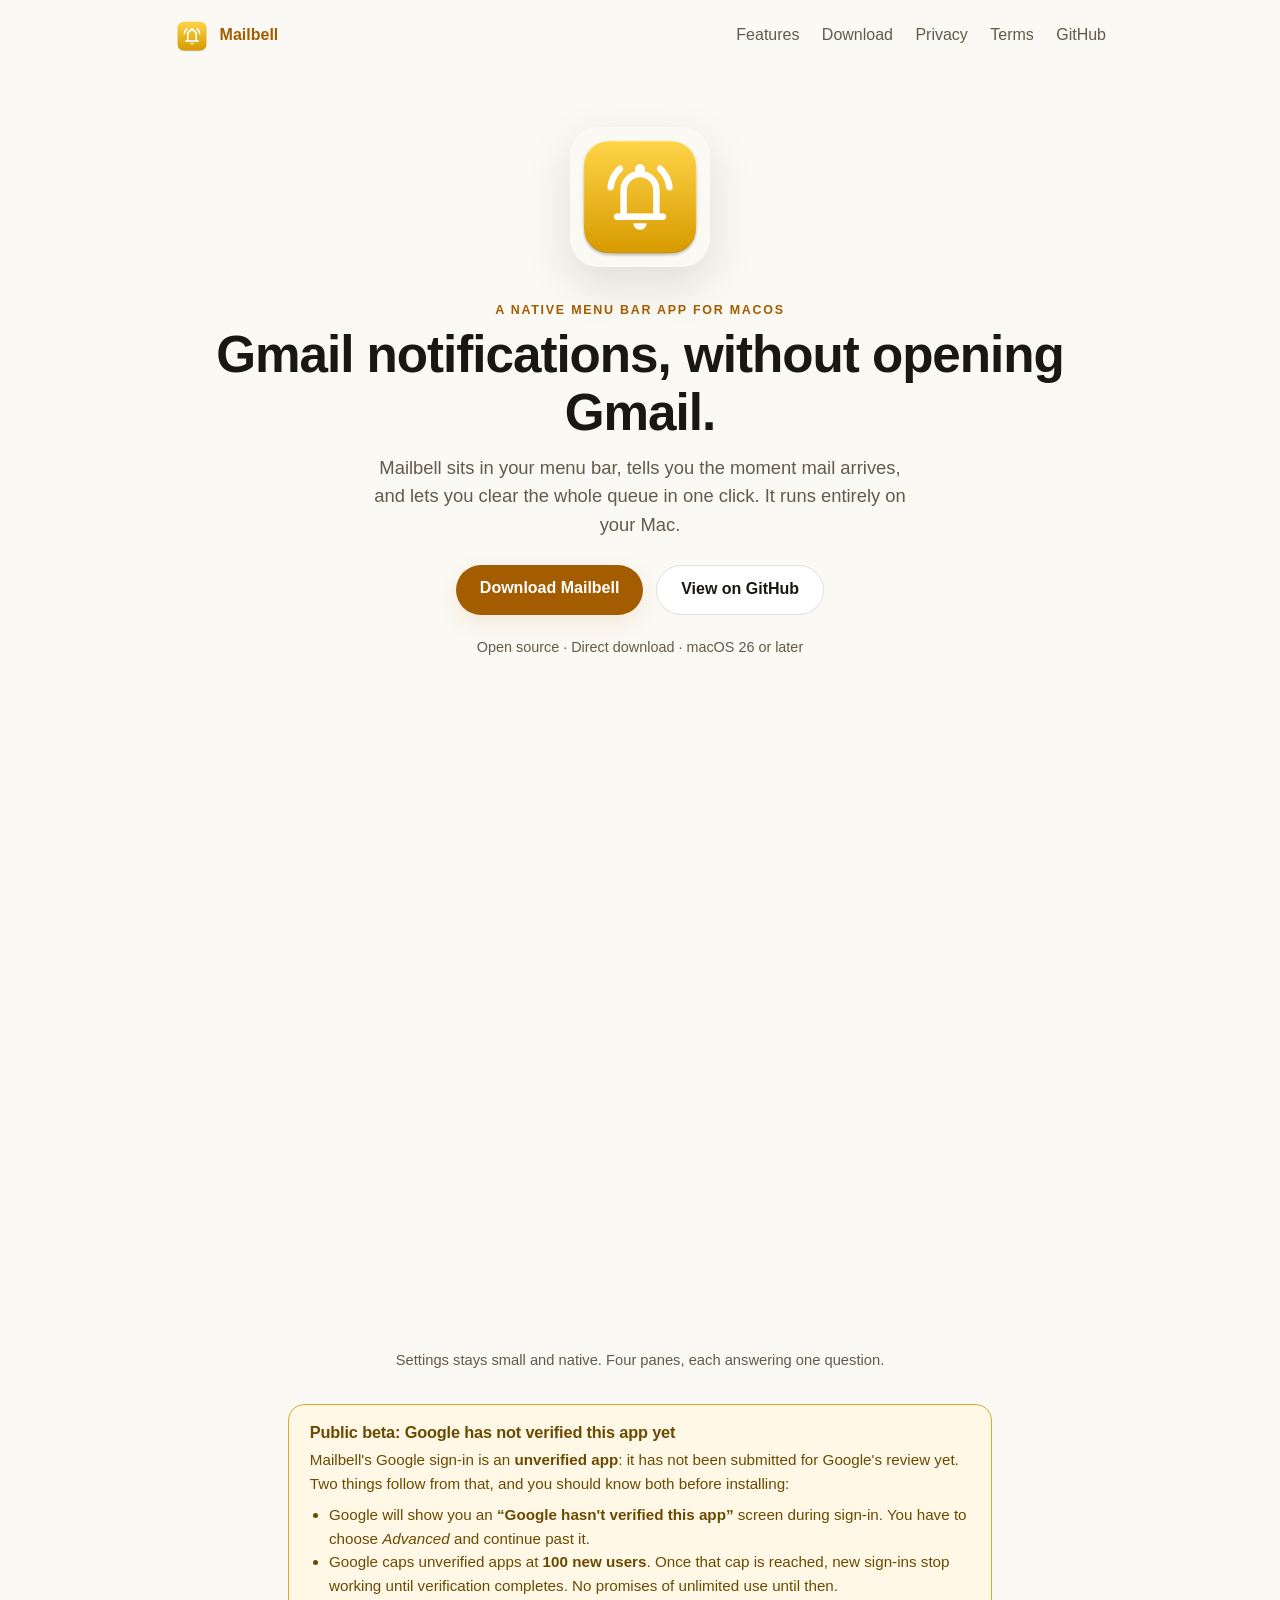
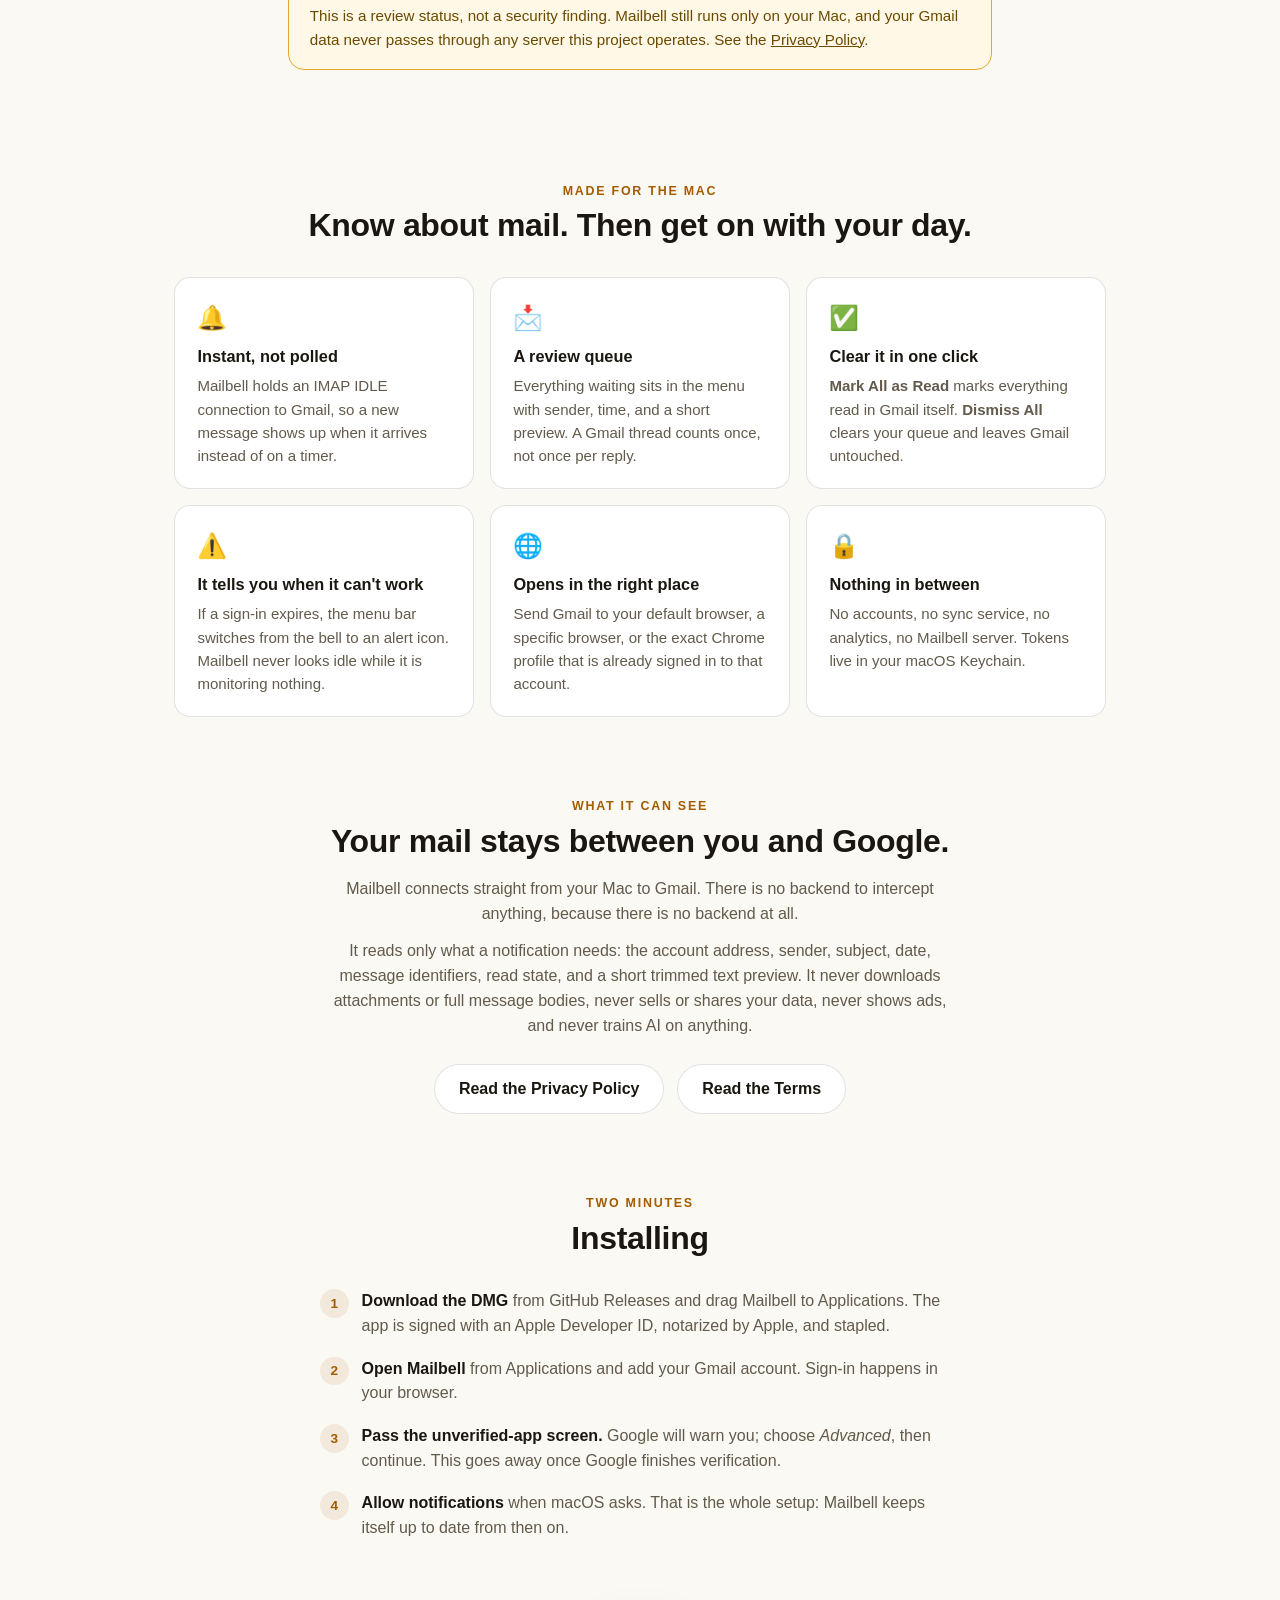
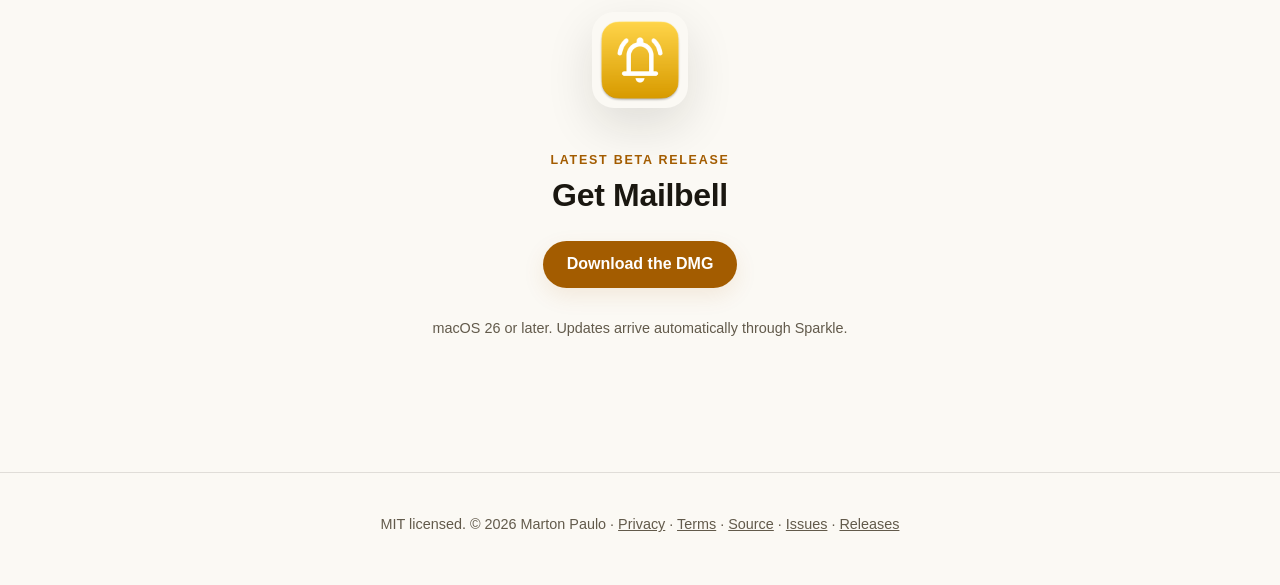
==== docs/index.html @ 4dd6fac2 "feat(site): favicon.ico and a touch icon at the site root Google Search does not list SVG or a 64 px" ====
<!doctype html>
<html lang="en">
<head>
  <meta charset="utf-8">
  <meta name="viewport" content="width=device-width, initial-scale=1">
  <meta name="color-scheme" content="light dark">
  <meta name="theme-color" content="#fbf9f4" media="(prefers-color-scheme: light)">
  <meta name="theme-color" content="#14110b" media="(prefers-color-scheme: dark)">
  <title>Mailbell · Gmail notifier for the Mac menu bar</title>
  <meta name="description" content="A native macOS notifier for Gmail: instant alerts over IMAP IDLE, a review queue you clear in one click, and no server in between. Free and open source.">
  <link rel="canonical" href="https://mailbell.martonpaulo.com/">
  <!-- imagesrcset/imagesizes must stay identical to the hero <img>, or the
       preload fetches a different width than the one the page then draws.
       sizes follows styles/main.css: .shot img is 788px wide, capped by main's
       100% width minus two 1.5rem gutters below 836px. -->
  <link rel="preload" as="image" href="assets/screenshots/general.webp"
        imagesrcset="assets/screenshots/general-480.webp 480w, assets/screenshots/general-800.webp 800w, assets/screenshots/general.webp 1576w"
        imagesizes="(max-width: 836px) calc(100vw - 48px), 788px"
        fetchpriority="high">
  <link rel="icon" href="favicon.ico" sizes="48x48">
  <link rel="apple-touch-icon" href="apple-touch-icon.png">
  <meta property="og:type" content="website">
  <meta property="og:site_name" content="Mailbell">
  <meta property="og:title" content="Mailbell · Gmail notifier for the Mac menu bar">
  <meta property="og:description" content="A native macOS notifier for Gmail: instant alerts over IMAP IDLE, a review queue you clear in one click, and no server in between. Free and open source.">
  <meta property="og:url" content="https://mailbell.martonpaulo.com/">
  <meta property="og:image" content="https://mailbell.martonpaulo.com/social-card.jpg">
  <meta property="og:image:type" content="image/jpeg">
  <meta property="og:image:width" content="1200">
  <meta property="og:image:height" content="630">
  <meta property="og:image:alt" content="The Mailbell bell icon and the words Free for Mac, open source, Mailbell, Gmail notifications in your menu bar, beside a drawing of the Mailbell menu: Accounts, three messages awaiting review, All Messages, Check Now, Settings and Quit Mailbell.">
  <meta name="twitter:card" content="summary_large_image">
  <meta name="twitter:title" content="Mailbell · Gmail notifier for the Mac menu bar">
  <meta name="twitter:image" content="https://mailbell.martonpaulo.com/social-card.jpg">
  <meta name="twitter:image:alt" content="The Mailbell bell icon and the words Free for Mac, open source, Mailbell, Gmail notifications in your menu bar, beside Mailbell's General settings window.">
  <meta name="twitter:description" content="A native macOS notifier for Gmail: instant alerts over IMAP IDLE, a review queue you clear in one click, and no server in between. Free and open source.">
  <link rel="stylesheet" href="styles/main.css">
  <script type="application/ld+json">
  {
    "@context": "https://schema.org",
    "@type": "SoftwareApplication",
    "name": "Mailbell",
    "applicationCategory": "UtilitiesApplication",
    "operatingSystem": "macOS 26 or later",
    "url": "https://mailbell.martonpaulo.com/",
    "image": "https://mailbell.martonpaulo.com/social-card.jpg",
    "description": "A native macOS menu bar notifier for Gmail. Instant alerts over IMAP IDLE, a review queue you can clear in one click, and no server in between.",
    "license": "https://opensource.org/licenses/MIT",
    "isAccessibleForFree": true,
    "offers": { "@type": "Offer", "price": "0", "priceCurrency": "USD" },
    "author": { "@type": "Person", "name": "Marton Paulo" }
  }
  </script>
</head>
<body>
  <a class="skip-link" href="#main">Skip to content</a>
  <header class="site-header" aria-label="Primary navigation">
    <a class="brand" href="#top" aria-label="Mailbell home" aria-current="page">
      <img src="assets/app-icon-280.webp" width="36" height="36" alt="">
      <span>Mailbell</span>
    </a>
    <nav aria-label="Page sections">
      <a href="index.html#features">Features</a>
      <a href="index.html#download">Download</a>
      <a href="privacy.html">Privacy</a>
      <a href="terms.html">Terms</a>
      <a href="https://github.com/martonpaulo/mailbell">GitHub</a>
    </nav>
  </header>

  <main id="main">
    <section class="hero" id="top" aria-labelledby="hero-title">
      <img class="hero-icon" src="assets/app-icon-280.webp" width="140" height="140" alt="Mailbell application icon">
      <p class="eyebrow">A native menu bar app for macOS</p>
      <h1 id="hero-title">Gmail notifications, without opening Gmail.</h1>
      <p class="hero-summary">Mailbell sits in your menu bar, tells you the moment mail arrives, and lets you clear the whole queue in one click. It runs entirely on your Mac.</p>
      <div class="actions">
        <a class="button primary" href="https://github.com/martonpaulo/mailbell/releases/latest">Download Mailbell</a>
        <a class="button secondary" href="https://github.com/martonpaulo/mailbell">View on GitHub</a>
      </div>
      <p class="compatibility">Open source &middot; Direct download &middot; macOS 26 or later</p>

      <figure class="shot">
        <img src="assets/screenshots/general.webp"
          srcset="assets/screenshots/general-480.webp 480w, assets/screenshots/general-800.webp 800w, assets/screenshots/general.webp 1576w"
          sizes="(max-width: 836px) calc(100vw - 48px), 788px"
          width="788" height="628" loading="eager" decoding="async"
          alt="Mailbell's General settings: a menu bar count toggle, Open Mailbell at login, automatic update checks with the installed version, and Restore Defaults.">
        <figcaption>Settings stays small and native. Four panes, each answering one question.</figcaption>
      </figure>

      <aside class="notice" aria-labelledby="beta-notice-title">
        <h2 id="beta-notice-title">Public beta: Google has not verified this app yet</h2>
        <p>Mailbell's Google sign-in is an <strong>unverified app</strong>: it has not been submitted for Google's review yet. Two things follow from that, and you should know both before installing:</p>
        <ul>
          <li>Google will show you an <strong>&ldquo;Google hasn't verified this app&rdquo;</strong> screen during sign-in. You have to choose <em>Advanced</em> and continue past it.</li>
          <li>Google caps unverified apps at <strong>100 new users</strong>. Once that cap is reached, new sign-ins stop working until verification completes. No promises of unlimited use until then.</li>
        </ul>
        <p>This is a review status, not a security finding. Mailbell still runs only on your Mac, and your Gmail data never passes through any server this project operates. See the <a href="privacy.html">Privacy Policy</a>.</p>
      </aside>
    </section>

    <section class="section" id="features" aria-labelledby="features-title">
      <p class="eyebrow">Made for the Mac</p>
      <h2 id="features-title">Know about mail. Then get on with your day.</h2>
      <div class="feature-grid">
        <article><span aria-hidden="true">&#128276;</span><h3>Instant, not polled</h3><p>Mailbell holds an IMAP IDLE connection to Gmail, so a new message shows up when it arrives instead of on a timer.</p></article>
        <article><span aria-hidden="true">&#128233;</span><h3>A review queue</h3><p>Everything waiting sits in the menu with sender, time, and a short preview. A Gmail thread counts once, not once per reply.</p></article>
        <article><span aria-hidden="true">&#9989;</span><h3>Clear it in one click</h3><p><strong>Mark All as Read</strong> marks everything read in Gmail itself. <strong>Dismiss All</strong> clears your queue and leaves Gmail untouched.</p></article>
        <article><span aria-hidden="true">&#9888;&#65039;</span><h3>It tells you when it can't work</h3><p>If a sign-in expires, the menu bar switches from the bell to an alert icon. Mailbell never looks idle while it is monitoring nothing.</p></article>
        <article><span aria-hidden="true">&#127760;</span><h3>Opens in the right place</h3><p>Send Gmail to your default browser, a specific browser, or the exact Chrome profile that is already signed in to that account.</p></article>
        <article><span aria-hidden="true">&#128274;</span><h3>Nothing in between</h3><p>No accounts, no sync service, no analytics, no Mailbell server. Tokens live in your macOS Keychain.</p></article>
      </div>
    </section>

    <section class="section" id="privacy" aria-labelledby="privacy-title">
      <p class="eyebrow">What it can see</p>
      <h2 id="privacy-title">Your mail stays between you and Google.</h2>
      <p>Mailbell connects straight from your Mac to Gmail. There is no backend to intercept anything, because there is no backend at all.</p>
      <p>It reads only what a notification needs: the account address, sender, subject, date, message identifiers, read state, and a short trimmed text preview. It never downloads attachments or full message bodies, never sells or shares your data, never shows ads, and never trains AI on anything.</p>
      <div class="actions">
        <a class="button secondary" href="privacy.html">Read the Privacy Policy</a>
        <a class="button secondary" href="terms.html">Read the Terms</a>
      </div>
    </section>

    <section class="section" aria-labelledby="install-title">
      <p class="eyebrow">Two minutes</p>
      <h2 id="install-title">Installing</h2>
      <ol class="steps">
        <li><strong>Download the DMG</strong> from GitHub Releases and drag Mailbell to Applications. The app is signed with an Apple Developer ID, notarized by Apple, and stapled.</li>
        <li><strong>Open Mailbell</strong> from Applications and add your Gmail account. Sign-in happens in your browser.</li>
        <li><strong>Pass the unverified-app screen.</strong> Google will warn you; choose <em>Advanced</em>, then continue. This goes away once Google finishes verification.</li>
        <li><strong>Allow notifications</strong> when macOS asks. That is the whole setup: Mailbell keeps itself up to date from then on.</li>
      </ol>
    </section>

    <section class="section download" id="download" aria-labelledby="download-title">
      <img src="assets/app-icon-280.webp" alt="" width="96" height="96">
      <p class="eyebrow">Latest beta release</p>
      <h2 id="download-title">Get Mailbell</h2>
      <div class="actions">
        <a class="button primary" href="https://github.com/martonpaulo/mailbell/releases/latest">Download the DMG</a>
      </div>
      <p class="compatibility">macOS 26 or later. Updates arrive automatically through Sparkle.</p>
    </section>
  </main>

  <footer class="site-footer">
    <p>MIT licensed. &copy; 2026 Marton Paulo &middot;
      <a href="privacy.html">Privacy</a> &middot;
      <a href="terms.html">Terms</a> &middot;
      <a href="https://github.com/martonpaulo/mailbell">Source</a> &middot;
      <a href="https://github.com/martonpaulo/mailbell/issues">Issues</a> &middot;
      <a href="https://github.com/martonpaulo/mailbell/releases">Releases</a>
    </p>
  </footer>
</body>
</html>
---- docs/styles/main.css ----
/* Mailbell website: self-contained, light/dark aware. */
:root {
  color-scheme: light dark;
  --bg: #fbf9f4;
  --surface: #ffffff;
  --ink: #1a1710;
  --muted: #625a4b;
  --accent: #a35c00;
  --accent-soft: rgba(163, 92, 0, 0.10);
  --warning-bg: #fff8e6;
  --warning-border: #e0a72a;
  --warning-ink: #6b4a00;
  --accent-ink: #ffffff;
  --border: rgba(26, 23, 16, 0.12);
  /* The header and the content share one page container. Keeping the width
     and gutter here is what keeps them aligned when either one changes. */
  --page-width: 980px;
  --page-gutter: 1.5rem;
  --shadow: 0 18px 48px rgba(26, 23, 16, 0.12);
  --radius: 16px;
}
@media (prefers-color-scheme: dark) {
  :root {
    --bg: #14110b;
    --surface: #201b12;
    --ink: #f6f1e6;
    --muted: #b3a892;
    --accent: #ffc53d;
    --accent-soft: rgba(255, 197, 61, 0.12);
    --warning-bg: #2a2110;
    --warning-border: #b98a1c;
    --warning-ink: #ffdf9a;
    --accent-ink: #14110b;
    --border: rgba(246, 241, 230, 0.14);
    --shadow: 0 18px 48px rgba(0, 0, 0, 0.55);
  }
}

* { box-sizing: border-box; }
html { scroll-behavior: smooth; }
body {
  margin: 0;
  font-family: -apple-system, BlinkMacSystemFont, "SF Pro Text", "Helvetica Neue", sans-serif;
  background: var(--bg);
  color: var(--ink);
  line-height: 1.55;
}
img { max-width: 100%; height: auto; }
a { color: var(--accent); text-decoration: none; }
a:hover { text-decoration: underline; }
:where(a, button, input, select):focus-visible {
  outline: 3px solid var(--accent);
  outline-offset: 3px;
}

.skip-link {
  position: absolute; left: -9999px; top: 0; background: var(--accent);
  color: var(--accent-ink); padding: 0.5rem 1rem; border-radius: 8px; z-index: 10;
}
.skip-link:focus { left: 1rem; top: 1rem; }

.site-header {
  display: flex; align-items: center; justify-content: space-between;
  flex-wrap: wrap; gap: 0.5rem 1.2rem;
  max-width: var(--page-width); margin: 0 auto; padding: 1.1rem var(--page-gutter);
}
.brand { display: flex; align-items: center; gap: 0.6rem; font-weight: 700; color: var(--ink); flex-shrink: 0; }
.brand img { border-radius: 8px; }
.site-header nav { display: flex; gap: 1.4rem; }
.site-header nav a { color: var(--muted); font-weight: 500; }
.site-header nav a:hover { color: var(--accent); text-decoration: none; }
.site-header [aria-current="page"] { color: var(--accent); }

@media (max-width: 640px) {
  .site-header { justify-content: center; padding-inline: 1rem; }
  .site-header nav {
    width: 100%; justify-content: center; flex-wrap: wrap;
    gap: 0.5rem 1rem; text-align: center;
  }
}

main { max-width: var(--page-width); margin: 0 auto; padding: 0 var(--page-gutter) 4rem; }

.hero { text-align: center; padding: 3.5rem 0 2rem; }
.hero-icon { border-radius: 28px; box-shadow: var(--shadow); }
.eyebrow {
  text-transform: uppercase; letter-spacing: 0.14em; font-size: 0.78rem;
  font-weight: 700; color: var(--accent); margin: 1.6rem 0 0.4rem;
}
h1 { font-size: clamp(2.1rem, 5.5vw, 3.2rem); line-height: 1.12; margin: 0.2rem 0 0.8rem; letter-spacing: -0.02em; }
h2 { font-size: clamp(1.5rem, 3.4vw, 2rem); line-height: 1.18; margin: 0.2rem 0 0.7rem; letter-spacing: -0.01em; }
.hero-summary { font-size: 1.15rem; color: var(--muted); max-width: 34rem; margin: 0 auto 1.6rem; }

.actions { display: flex; gap: 0.8rem; justify-content: center; flex-wrap: wrap; }
.button {
  display: inline-block; padding: 0.72rem 1.5rem; border-radius: 999px;
  font-weight: 600; transition: transform 0.12s ease, box-shadow 0.12s ease;
}
.button:hover { text-decoration: none; transform: translateY(-1px); }
.button.primary { background: var(--accent); color: var(--accent-ink); box-shadow: 0 8px 22px var(--accent-soft); }
.button.secondary { border: 1px solid var(--border); color: var(--ink); background: var(--surface); }
.compatibility { color: var(--muted); font-size: 0.9rem; margin-top: 1rem; }
.actions + .compatibility { margin-top: 1.35rem; }

/* The unverified-app disclosure. Prominent by design: users meet Google's
   warning screen during sign-in and must not be surprised by it. */
.notice {
  background: var(--warning-bg);
  border: 1px solid var(--warning-border);
  border-radius: var(--radius);
  color: var(--warning-ink);
  padding: 1.1rem 1.3rem;
  margin: 2rem auto 0;
  max-width: 44rem;
  text-align: left;
}
.notice h2, .notice h3 { margin: 0 0 0.4rem; font-size: 1.02rem; color: inherit; }
.notice p { margin: 0.4rem 0 0; font-size: 0.95rem; }
.notice p:first-of-type { margin-top: 0; }
.notice a { color: inherit; text-decoration: underline; }
.notice ul { margin: 0.5rem 0 0; padding-left: 1.2rem; font-size: 0.95rem; }

.section { padding: 3.4rem 0 0; text-align: center; }
.section > p:not(.eyebrow) { color: var(--muted); max-width: 40rem; margin: 0 auto 0.8rem; }
.section h2 { margin-bottom: 1rem; }
.section .actions { margin-top: 1.6rem; }

.feature-grid {
  display: grid; grid-template-columns: repeat(auto-fit, minmax(250px, 1fr));
  gap: 1rem; margin-top: 2rem; text-align: left;
}
.feature-grid article {
  background: var(--surface); border: 1px solid var(--border);
  border-radius: var(--radius); padding: 1.3rem 1.4rem;
}
.feature-grid span { font-size: 1.5rem; }
.feature-grid h3 { margin: 0.5rem 0 0.3rem; font-size: 1.02rem; }
.feature-grid p { margin: 0; color: var(--muted); font-size: 0.94rem; }

.steps {
  counter-reset: step; list-style: none; margin: 2rem auto 0; padding: 0;
  max-width: 40rem; text-align: left;
}
.steps li {
  counter-increment: step; position: relative; padding: 0 0 1.1rem 2.6rem;
  color: var(--muted);
}
.steps li::before {
  content: counter(step); position: absolute; left: 0; top: 0;
  width: 1.8rem; height: 1.8rem; border-radius: 999px;
  background: var(--accent-soft); color: var(--accent);
  display: grid; place-items: center; font-weight: 700; font-size: 0.85rem;
}
.steps strong { color: var(--ink); }

.download { padding-bottom: 0.5rem; }
.download img { border-radius: 22px; box-shadow: var(--shadow); margin-bottom: 0.6rem; }
.section.download > .compatibility { margin-top: 1.8rem; }

/* Legal pages: long-form prose, left aligned and comfortable to read. */
.legal { max-width: 46rem; margin: 0 auto; padding-top: 2.5rem; text-align: left; }
.legal h1 { text-align: left; }
.legal h2 { margin-top: 2.4rem; font-size: 1.3rem; }
.legal h3 { margin-top: 1.6rem; font-size: 1.05rem; }
/* A heading inside a callout is the box's own title, not a document section, so
   it must not inherit the section spacing that would gap it off the box top. */
.legal .notice h2,
.legal .notice h3 { margin-top: 0; font-size: 1.02rem; }
.legal p, .legal li { color: var(--muted); }
.legal strong { color: var(--ink); }
.legal ul, .legal ol { padding-left: 1.3rem; }
.legal li { margin-bottom: 0.4rem; }
.legal .updated { font-size: 0.9rem; }
.legal table {
  width: 100%; border-collapse: collapse; margin-top: 1rem; font-size: 0.94rem;
  display: block; overflow-x: auto;
}
.legal th, .legal td {
  border: 1px solid var(--border); padding: 0.6rem 0.75rem;
  text-align: left; vertical-align: top;
}
.legal th { background: var(--surface); color: var(--ink); font-weight: 650; }
.legal td { color: var(--muted); }

.back { display: inline-block; margin-top: 2.5rem; }

.site-footer {
  border-top: 1px solid var(--border); text-align: center;
  color: var(--muted); font-size: 0.9rem; padding: 1.6rem 1rem 2.2rem;
  margin-top: 3rem;
}
.site-footer a { color: var(--muted); text-decoration: underline; }
.site-footer a:hover { color: var(--accent); }

/* The screenshot already carries the window's own corner radius and drop
   shadow, captured from the real window. Adding either here would cut the
   corner at a different radius and stack a second shadow on top of the real
   one. */
.shot { margin: 2.5rem 0 0; }
.shot img { width: 100%; max-width: 788px; height: auto; }
.shot figcaption {
  color: var(--muted); font-size: 0.92rem; margin-top: 0.4rem;
}
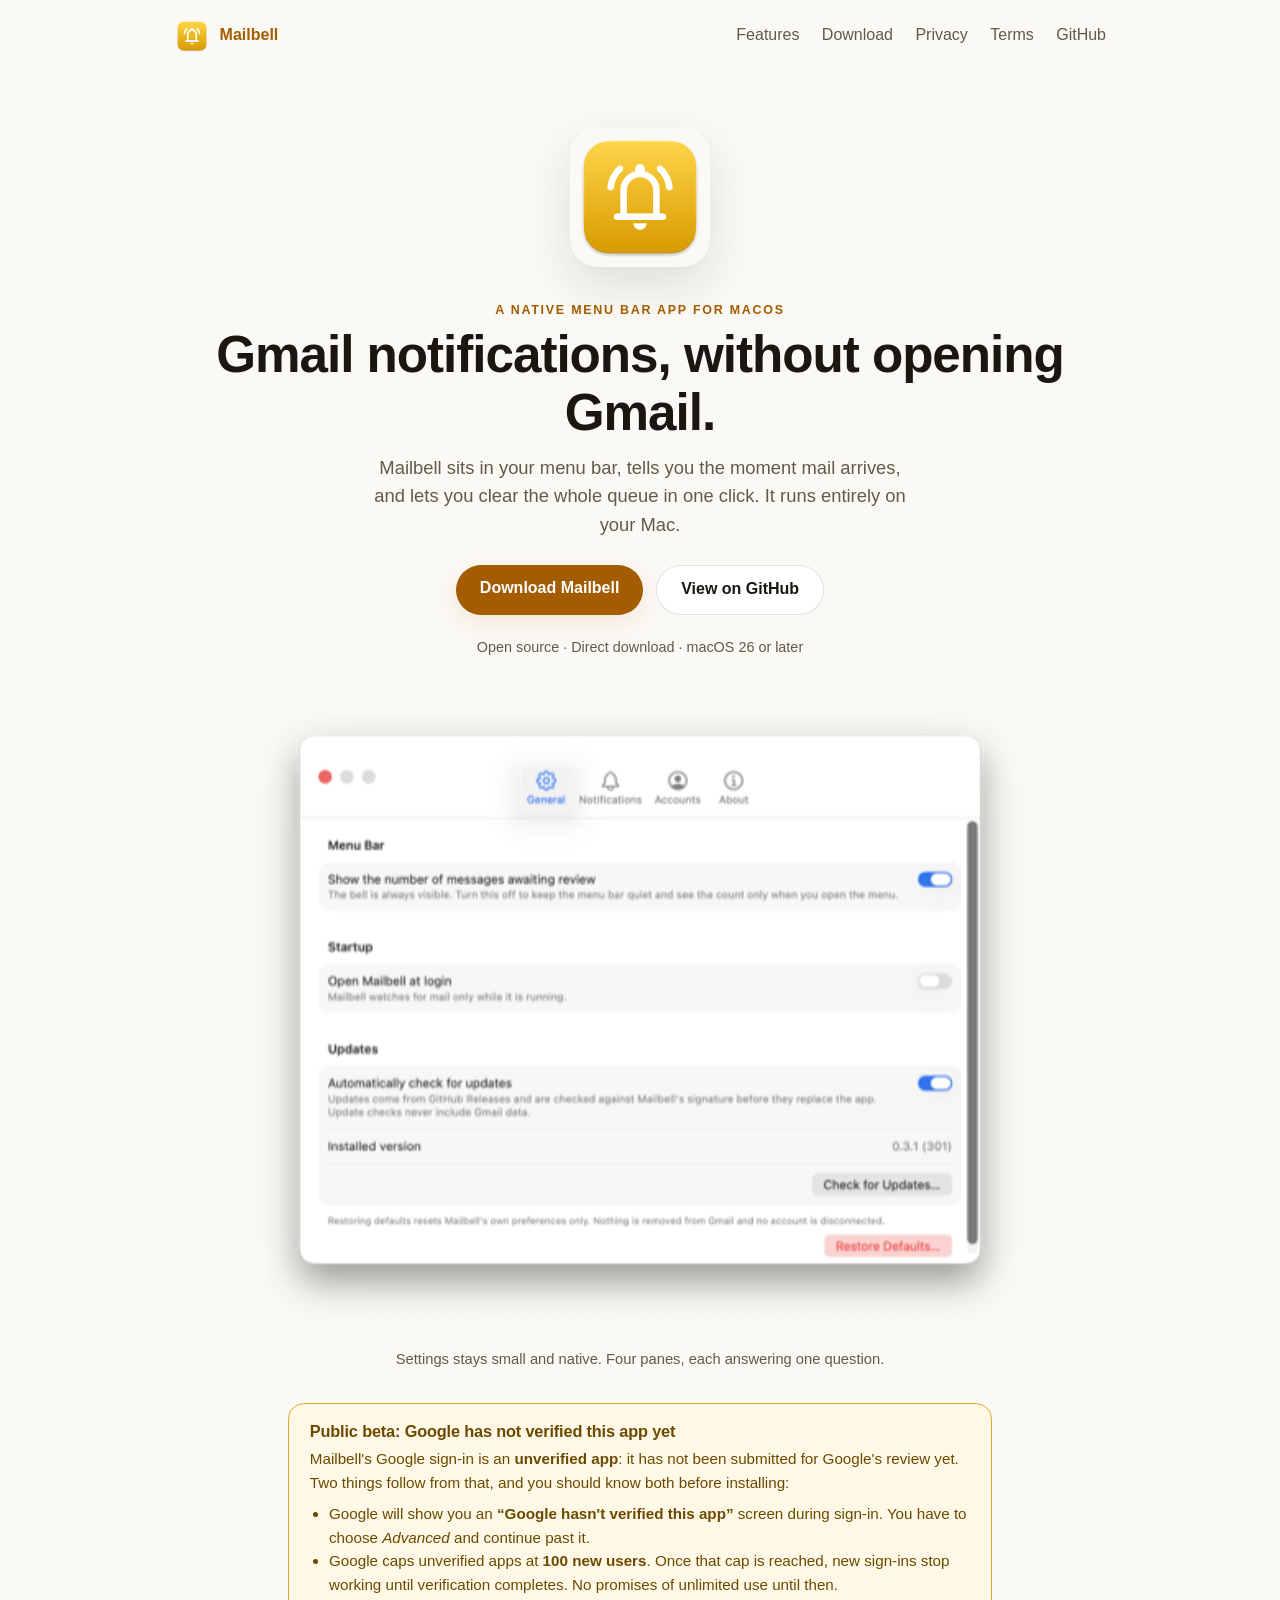
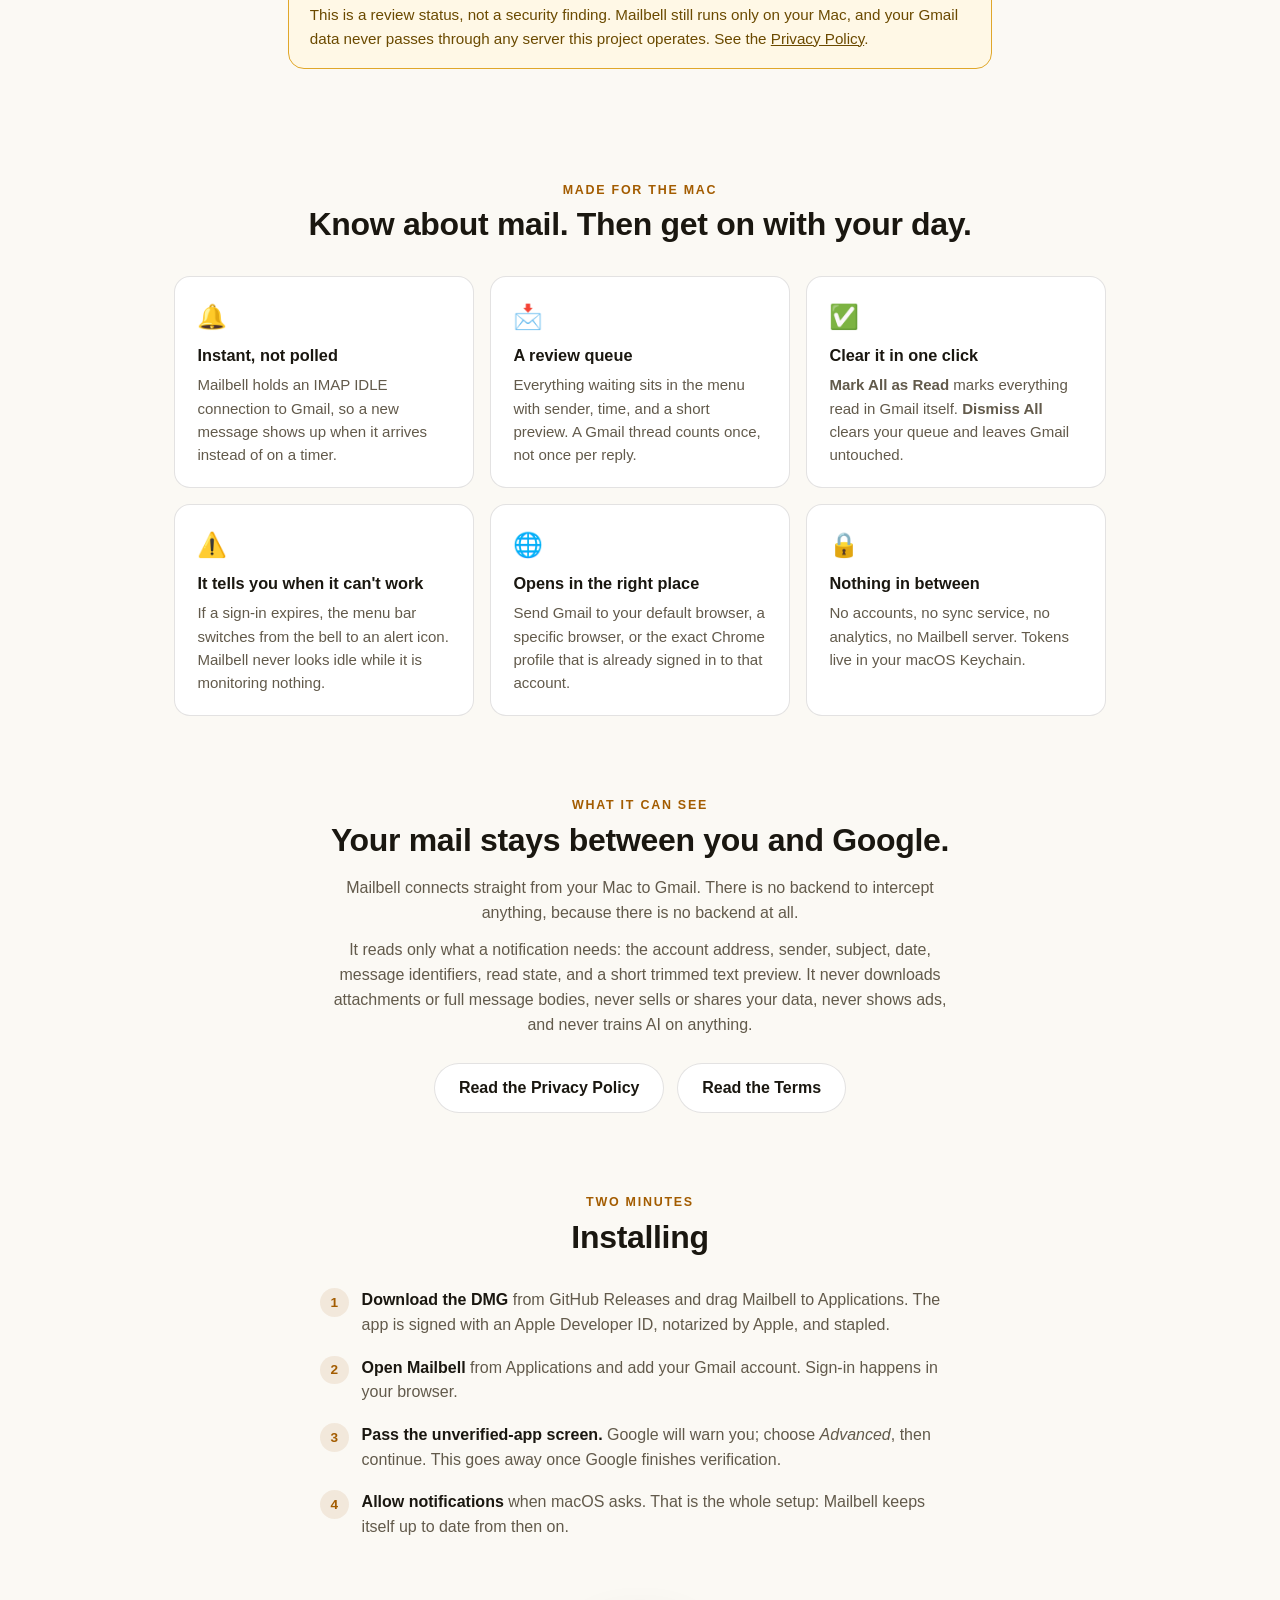
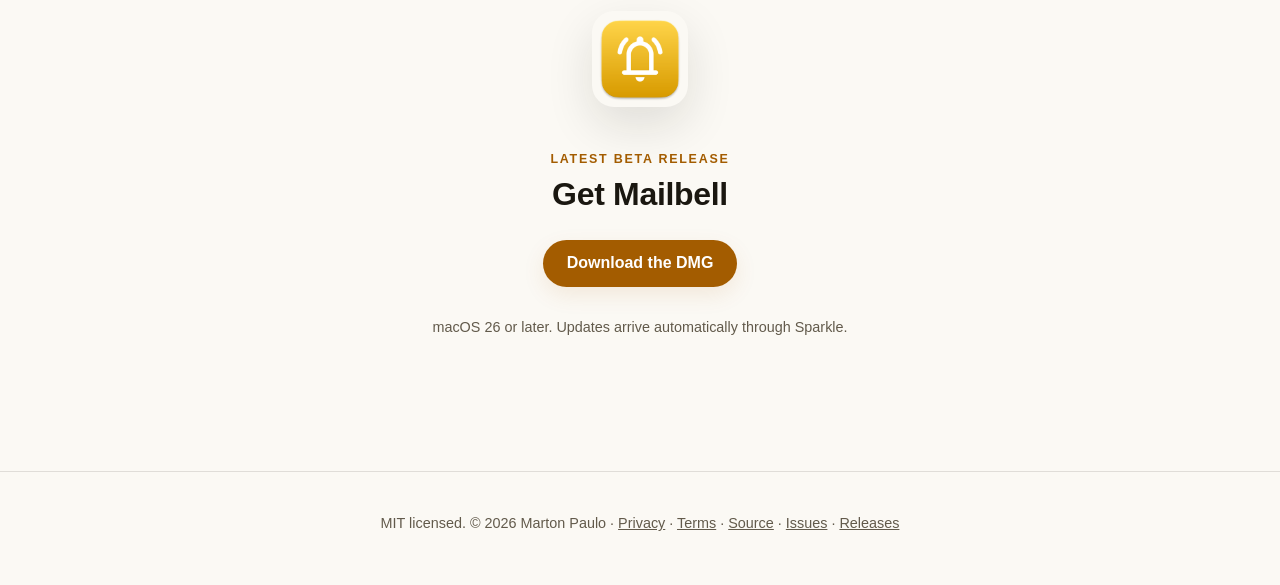
==== commit a5b3716f: "fix(seo): declare the WebSite on the home page so Google shows the site name Without a WebSite node " ====
--- a/docs/index.html
+++ b/docs/index.html
@@ -51,6 +51,8 @@
     "author": { "@type": "Person", "name": "Marton Paulo" }
   }
   </script>
+  <!-- Google names the site in results from this node on the home page. -->
+  <script type="application/ld+json">{"@context": "https://schema.org", "@type": "WebSite", "name": "Mailbell", "url": "https://mailbell.martonpaulo.com/"}</script>
 </head>
 <body>
   <a class="skip-link" href="#main">Skip to content</a>
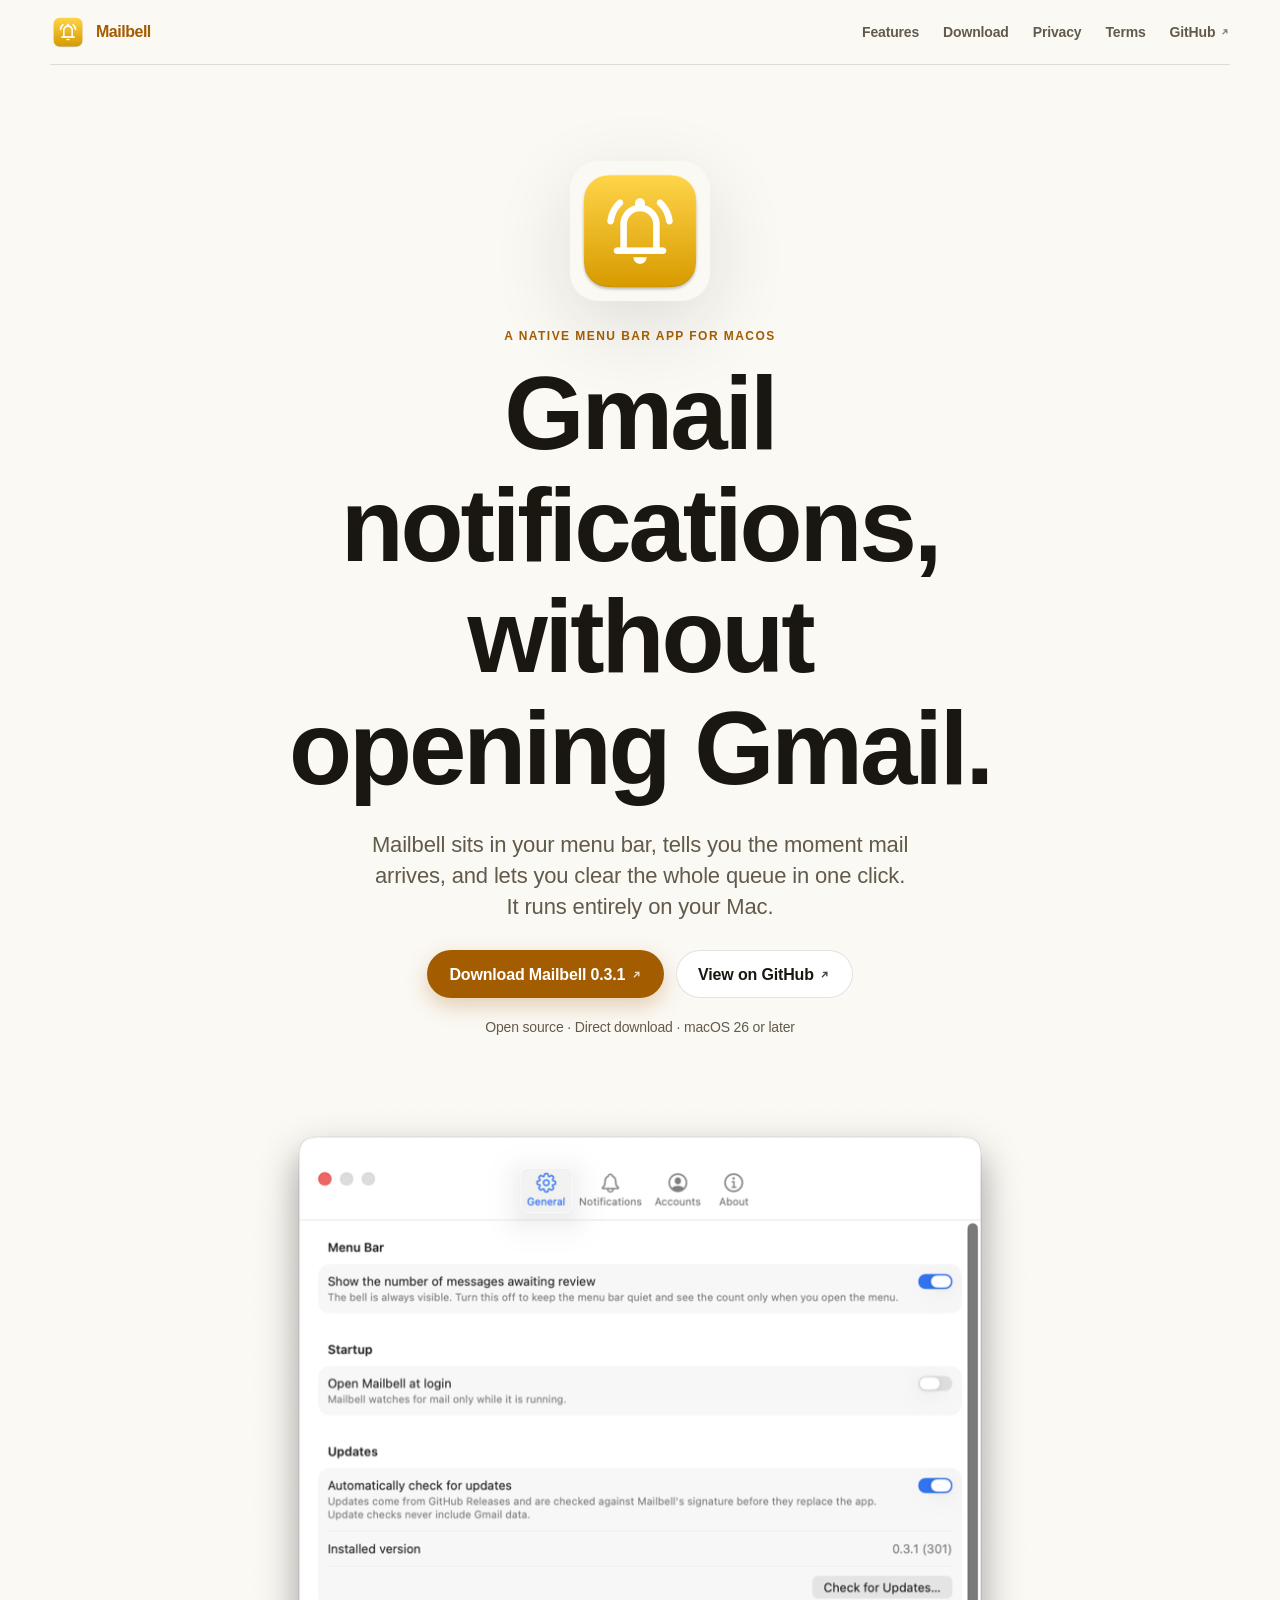
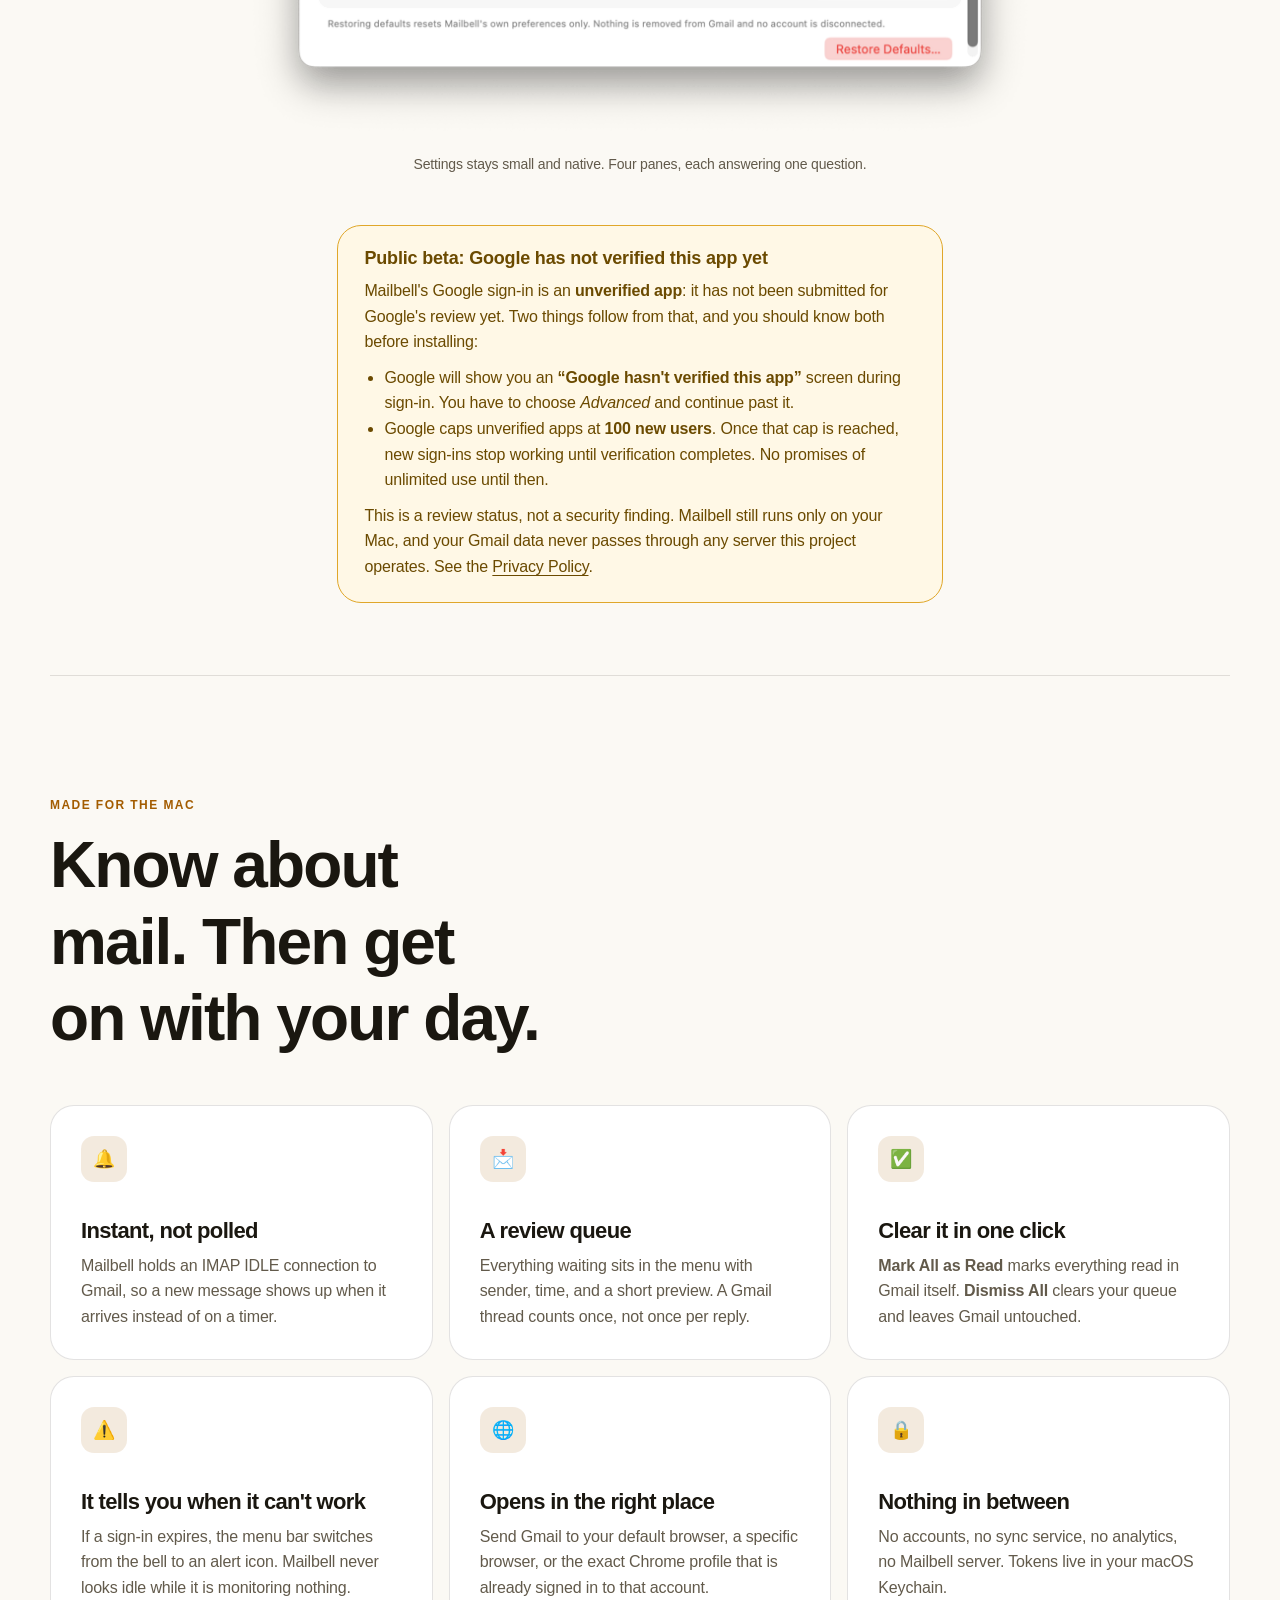
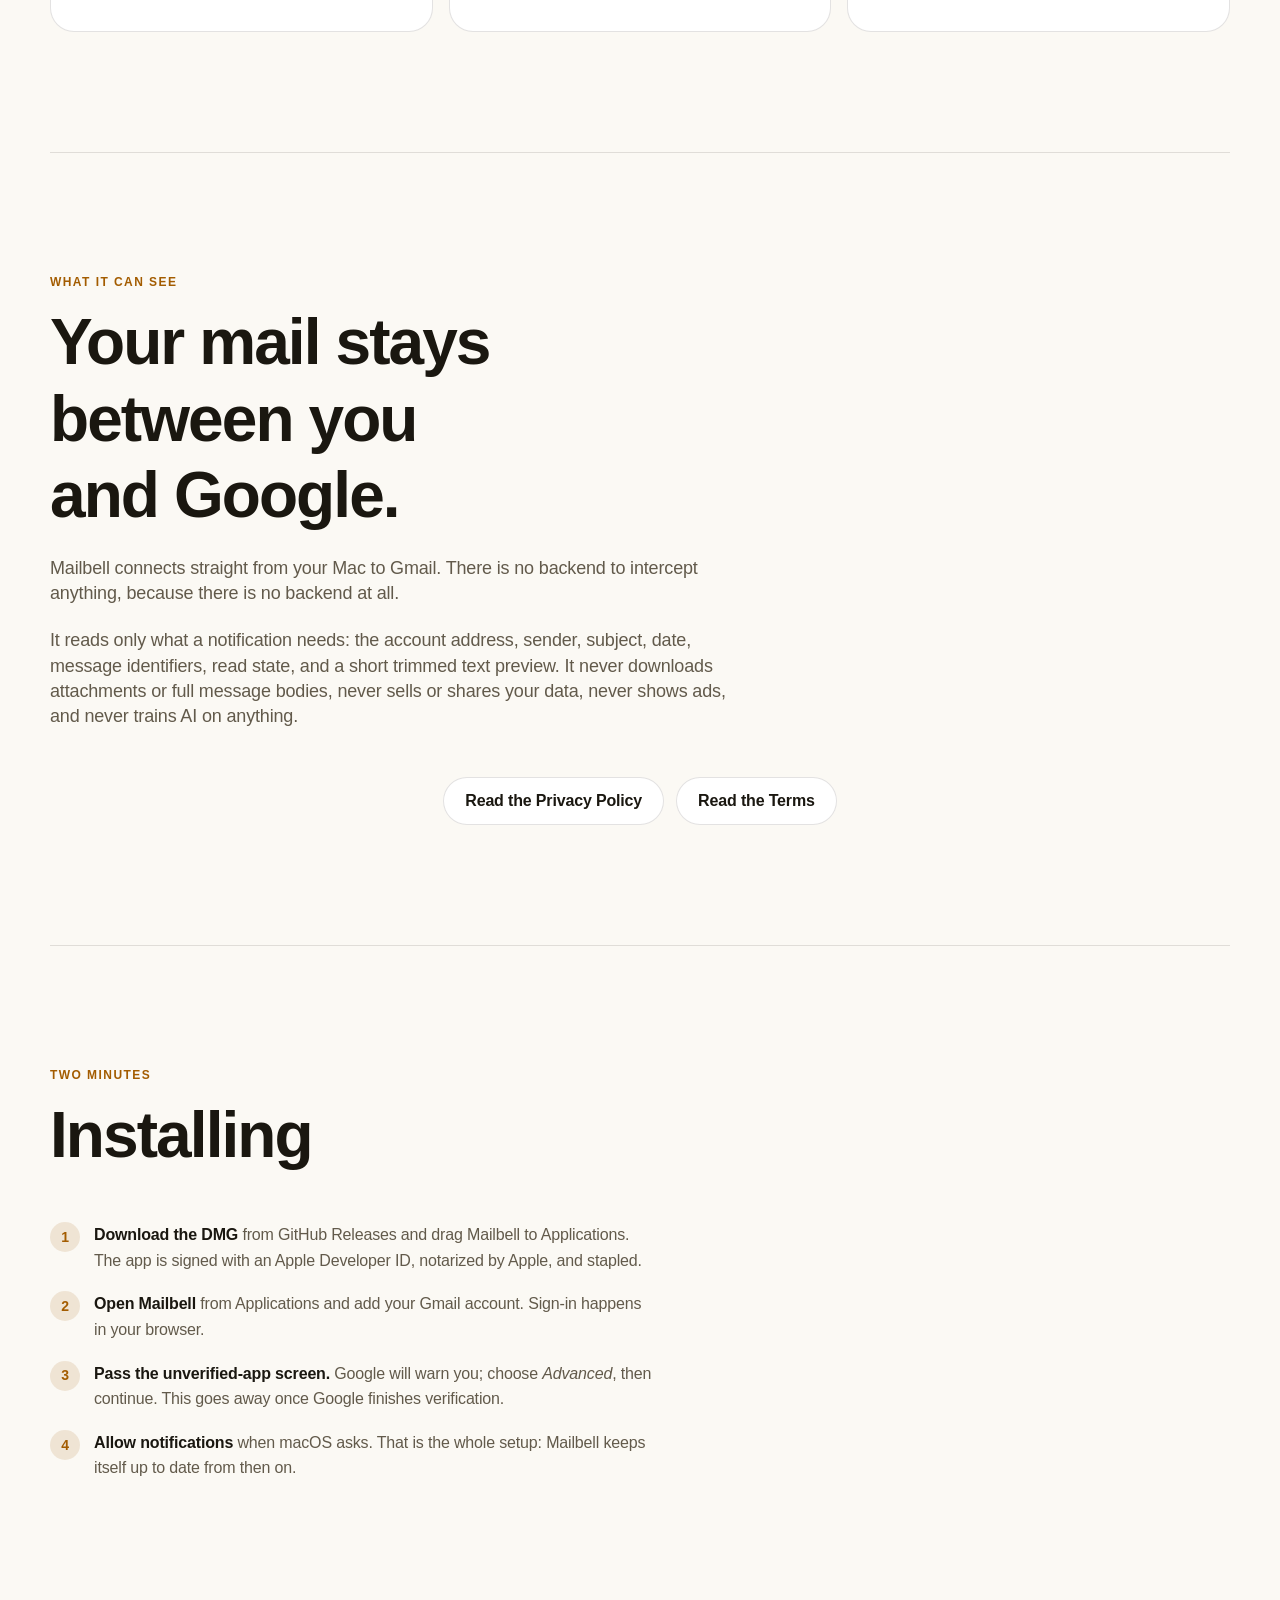
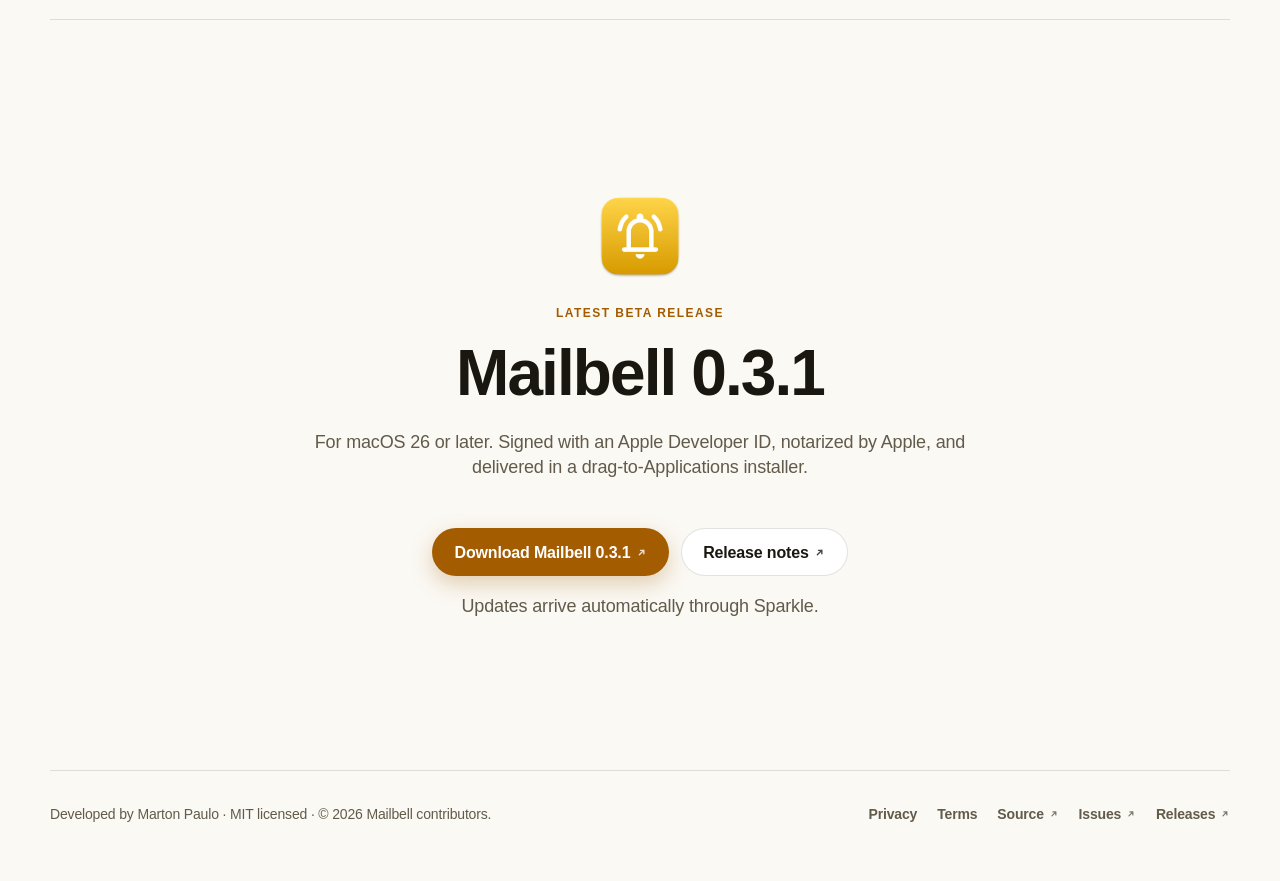
==== commit 69d8d084: "Bring the website onto the fleet landing-page design The page adopts WindowHop's structure: the stic" ====
--- a/docs/index.html
+++ b/docs/index.html
@@ -66,21 +66,23 @@
       <a href="index.html#download">Download</a>
       <a href="privacy.html">Privacy</a>
       <a href="terms.html">Terms</a>
-      <a href="https://github.com/martonpaulo/mailbell">GitHub</a>
+      <a href="https://github.com/martonpaulo/mailbell" rel="noopener">GitHub<svg class="external-icon" viewBox="0 0 12 12" width="12" height="12" fill="none" aria-hidden="true" focusable="false"><path d="M3.6 8.4 8.4 3.6M4.8 3.6h3.6v3.6" stroke="currentColor" stroke-width="1.5" stroke-linecap="round" stroke-linejoin="round"/></svg></a>
     </nav>
   </header>
 
   <main id="main">
     <section class="hero" id="top" aria-labelledby="hero-title">
-      <img class="hero-icon" src="assets/app-icon-280.webp" width="140" height="140" alt="Mailbell application icon">
-      <p class="eyebrow">A native menu bar app for macOS</p>
-      <h1 id="hero-title">Gmail notifications, without opening Gmail.</h1>
-      <p class="hero-summary">Mailbell sits in your menu bar, tells you the moment mail arrives, and lets you clear the whole queue in one click. It runs entirely on your Mac.</p>
-      <div class="actions">
-        <a class="button primary" href="https://github.com/martonpaulo/mailbell/releases/latest">Download Mailbell</a>
-        <a class="button secondary" href="https://github.com/martonpaulo/mailbell">View on GitHub</a>
+      <div class="hero-copy">
+        <img class="hero-icon" src="assets/app-icon-280.webp" width="140" height="140" alt="Mailbell application icon">
+        <p class="eyebrow">A native menu bar app for macOS</p>
+        <h1 id="hero-title">Gmail notifications, without opening Gmail.</h1>
+        <p class="hero-summary">Mailbell sits in your menu bar, tells you the moment mail arrives, and lets you clear the whole queue in one click. It runs entirely on your Mac.</p>
+        <div class="actions">
+          <a class="button primary" href="https://github.com/martonpaulo/mailbell/releases/latest" rel="noopener">Download Mailbell 0.3.1<svg class="external-icon" viewBox="0 0 12 12" width="12" height="12" fill="none" aria-hidden="true" focusable="false"><path d="M3.6 8.4 8.4 3.6M4.8 3.6h3.6v3.6" stroke="currentColor" stroke-width="1.5" stroke-linecap="round" stroke-linejoin="round"/></svg></a>
+          <a class="button secondary" href="https://github.com/martonpaulo/mailbell" rel="noopener">View on GitHub<svg class="external-icon" viewBox="0 0 12 12" width="12" height="12" fill="none" aria-hidden="true" focusable="false"><path d="M3.6 8.4 8.4 3.6M4.8 3.6h3.6v3.6" stroke="currentColor" stroke-width="1.5" stroke-linecap="round" stroke-linejoin="round"/></svg></a>
+        </div>
+        <p class="compatibility">Open source &middot; Direct download &middot; macOS 26 or later</p>
       </div>
-      <p class="compatibility">Open source &middot; Direct download &middot; macOS 26 or later</p>
 
       <figure class="shot">
         <img src="assets/screenshots/general.webp"
@@ -102,7 +104,7 @@
       </aside>
     </section>
 
-    <section class="section" id="features" aria-labelledby="features-title">
+    <section class="section features" id="features" aria-labelledby="features-title">
       <p class="eyebrow">Made for the Mac</p>
       <h2 id="features-title">Know about mail. Then get on with your day.</h2>
       <div class="feature-grid">
@@ -140,22 +142,25 @@
     <section class="section download" id="download" aria-labelledby="download-title">
       <img src="assets/app-icon-280.webp" alt="" width="96" height="96">
       <p class="eyebrow">Latest beta release</p>
-      <h2 id="download-title">Get Mailbell</h2>
+      <h2 id="download-title">Mailbell 0.3.1</h2>
+      <p>For macOS 26 or later. Signed with an Apple Developer ID, notarized by Apple, and delivered in a drag-to-Applications installer.</p>
       <div class="actions">
-        <a class="button primary" href="https://github.com/martonpaulo/mailbell/releases/latest">Download the DMG</a>
+        <a class="button primary" href="https://github.com/martonpaulo/mailbell/releases/latest" rel="noopener">Download Mailbell 0.3.1<svg class="external-icon" viewBox="0 0 12 12" width="12" height="12" fill="none" aria-hidden="true" focusable="false"><path d="M3.6 8.4 8.4 3.6M4.8 3.6h3.6v3.6" stroke="currentColor" stroke-width="1.5" stroke-linecap="round" stroke-linejoin="round"/></svg></a>
+        <a class="button secondary" href="https://github.com/martonpaulo/mailbell/releases" rel="noopener">Release notes<svg class="external-icon" viewBox="0 0 12 12" width="12" height="12" fill="none" aria-hidden="true" focusable="false"><path d="M3.6 8.4 8.4 3.6M4.8 3.6h3.6v3.6" stroke="currentColor" stroke-width="1.5" stroke-linecap="round" stroke-linejoin="round"/></svg></a>
       </div>
-      <p class="compatibility">macOS 26 or later. Updates arrive automatically through Sparkle.</p>
+      <p class="compatibility">Updates arrive automatically through Sparkle.</p>
     </section>
   </main>
 
   <footer class="site-footer">
-    <p>MIT licensed. &copy; 2026 Marton Paulo &middot;
-      <a href="privacy.html">Privacy</a> &middot;
-      <a href="terms.html">Terms</a> &middot;
-      <a href="https://github.com/martonpaulo/mailbell">Source</a> &middot;
-      <a href="https://github.com/martonpaulo/mailbell/issues">Issues</a> &middot;
-      <a href="https://github.com/martonpaulo/mailbell/releases">Releases</a>
-    </p>
+    <p>Developed by Marton Paulo &middot; MIT licensed &middot; &copy; 2026 Mailbell contributors.</p>
+    <nav aria-label="Site links">
+      <a href="privacy.html">Privacy</a>
+      <a href="terms.html">Terms</a>
+      <a href="https://github.com/martonpaulo/mailbell" rel="noopener">Source<svg class="external-icon" viewBox="0 0 12 12" width="12" height="12" fill="none" aria-hidden="true" focusable="false"><path d="M3.6 8.4 8.4 3.6M4.8 3.6h3.6v3.6" stroke="currentColor" stroke-width="1.5" stroke-linecap="round" stroke-linejoin="round"/></svg></a>
+      <a href="https://github.com/martonpaulo/mailbell/issues" rel="noopener">Issues<svg class="external-icon" viewBox="0 0 12 12" width="12" height="12" fill="none" aria-hidden="true" focusable="false"><path d="M3.6 8.4 8.4 3.6M4.8 3.6h3.6v3.6" stroke="currentColor" stroke-width="1.5" stroke-linecap="round" stroke-linejoin="round"/></svg></a>
+      <a href="https://github.com/martonpaulo/mailbell/releases" rel="noopener">Releases<svg class="external-icon" viewBox="0 0 12 12" width="12" height="12" fill="none" aria-hidden="true" focusable="false"><path d="M3.6 8.4 8.4 3.6M4.8 3.6h3.6v3.6" stroke="currentColor" stroke-width="1.5" stroke-linecap="round" stroke-linejoin="round"/></svg></a>
+    </nav>
   </footer>
 </body>
 </html>
--- a/docs/styles/main.css
+++ b/docs/styles/main.css
@@ -1,203 +1,316 @@
-/* Mailbell website: self-contained, light/dark aware. */
+/* Fleet typography standard, 2026-09. This :root block is identical, in this
+   order, in windowhop, mailbell and meantime: the three sites share a design
+   but no package, so copying is the cost and identical ordering is what keeps
+   the drift greppable. The -apple-system stack is deliberate and stays: these
+   are landing pages for Mac apps, so the page wears the platform's own face. */
+:root {
+  --font-sans: -apple-system, BlinkMacSystemFont, "SF Pro Text", "Helvetica Neue", sans-serif;
+  --text-xs: 0.75rem;
+  --text-sm: 0.875rem;
+  --text-md: 1.125rem;
+  --text-lg: 1.375rem;
+  --text-xl: clamp(1.75rem, 1.25rem + 1.5vw, 2.25rem);
+  --text-2xl: clamp(2.5rem, 1.5rem + 3.5vw, 4rem);
+  --text-3xl: clamp(3rem, 1.25rem + 6.5vw, 6.5rem);
+  --leading-tight: 1.08;
+  --leading-snug: 1.2;
+  --leading-relaxed: 1.4;
+  --leading-body: 1.6;
+  --tracking-display: -0.03em;
+  --tracking-body: -0.01em;
+  --tracking-eyebrow: 0.12em;
+  --weight-body: 400;
+  --weight-strong: 600;
+  --weight-display: 700;
+  --measure: 68ch;
+  --measure-narrow: 44ch;
+  --measure-title: 16ch;
+}
+
+/* --- Mailbell palette and page metrics ------------------------------------- */
 :root {
   color-scheme: light dark;
   --bg: #fbf9f4;
   --surface: #ffffff;
-  --ink: #1a1710;
-  --muted: #625a4b;
+  --surface-strong: #ffffff;
+  --text: #1a1710;
+  --secondary: #625a4b;
+  --line: rgba(26, 23, 16, 0.12);
   --accent: #a35c00;
-  --accent-soft: rgba(163, 92, 0, 0.10);
+  --accent-hover: #8a4e00;
+  --button-primary-fg: #ffffff;
+  --button-primary-bg: #a35c00;
+  --button-primary-bg-hover: #8a4e00;
+  --button-glow: 0 8px 22px color-mix(in srgb, var(--accent) 28%, transparent);
+  --button-glow-hover: 0 12px 28px color-mix(in srgb, var(--accent) 34%, transparent);
+  --shadow: 0 24px 80px rgba(26, 23, 16, 0.12);
+  --radius: 28px;
+  --radius-card: 24px;
+  --page-width: min(1180px, calc(100% - 40px));
+  /* Mailbell's own: the unverified-app disclosure. */
   --warning-bg: #fff8e6;
-  --warning-border: #e0a72a;
-  --warning-ink: #6b4a00;
-  --accent-ink: #ffffff;
-  --border: rgba(26, 23, 16, 0.12);
-  /* The header and the content share one page container. Keeping the width
-     and gutter here is what keeps them aligned when either one changes. */
-  --page-width: 980px;
-  --page-gutter: 1.5rem;
-  --shadow: 0 18px 48px rgba(26, 23, 16, 0.12);
-  --radius: 16px;
-}
+  --warning-line: #e0a72a;
+  --warning-text: #6b4a00;
+}
+
 @media (prefers-color-scheme: dark) {
   :root {
     --bg: #14110b;
     --surface: #201b12;
-    --ink: #f6f1e6;
-    --muted: #b3a892;
+    --surface-strong: #201b12;
+    --text: #f6f1e6;
+    --secondary: #b3a892;
+    --line: rgba(246, 241, 230, 0.14);
     --accent: #ffc53d;
-    --accent-soft: rgba(255, 197, 61, 0.12);
+    --accent-hover: #ffd469;
+    --button-primary-fg: #14110b;
+    --button-primary-bg: #ffc53d;
+    --button-primary-bg-hover: #ffd469;
+    --shadow: 0 28px 90px rgba(0, 0, 0, 0.55);
     --warning-bg: #2a2110;
-    --warning-border: #b98a1c;
-    --warning-ink: #ffdf9a;
-    --accent-ink: #14110b;
-    --border: rgba(246, 241, 230, 0.14);
-    --shadow: 0 18px 48px rgba(0, 0, 0, 0.55);
+    --warning-line: #b98a1c;
+    --warning-text: #ffdf9a;
   }
 }
+
+/* --- Shared structure ------------------------------------------------------
+   The section rhythm, hero, feature blocks, buttons and footer below are the
+   fleet's one landing-page design. Keep them in step across the three sites. */
 
 * { box-sizing: border-box; }
 html { scroll-behavior: smooth; }
+/* The footer sits at the bottom of the viewport on a short page (the 404
+   above all) instead of floating in the middle of it. svh keeps mobile browser
+   chrome from pushing it off; vh is the fallback for anything older. */
 body {
+  min-height: 100vh;
+  min-height: 100svh;
+  display: flex;
+  flex-direction: column;
   margin: 0;
-  font-family: -apple-system, BlinkMacSystemFont, "SF Pro Text", "Helvetica Neue", sans-serif;
+  font-family: var(--font-sans);
+  font-weight: var(--weight-body);
+  line-height: var(--leading-body);
+  letter-spacing: var(--tracking-body);
   background: var(--bg);
-  color: var(--ink);
-  line-height: 1.55;
-}
-img { max-width: 100%; height: auto; }
-a { color: var(--accent); text-decoration: none; }
-a:hover { text-decoration: underline; }
+  color: var(--text);
+}
+a { color: inherit; }
+/* A link inside running copy shows itself. Navigation, buttons and link rows
+   carry their own treatment instead. */
+p a, li a, td a { color: var(--accent); text-decoration: underline; text-underline-offset: 0.18em; }
+.actions a, .link-row a, .site-footer a, .site-header a { text-decoration: none; }
+img { display: block; max-width: 100%; height: auto; }
+strong { font-weight: var(--weight-strong); }
+
+.skip-link { position: fixed; left: 16px; top: -80px; z-index: 100; padding: 10px 14px; border-radius: 10px; background: var(--text); color: var(--bg); text-decoration: none; }
+.skip-link:focus { top: 16px; }
+
 :where(a, button, input, select):focus-visible {
-  outline: 3px solid var(--accent);
-  outline-offset: 3px;
-}
-
-.skip-link {
-  position: absolute; left: -9999px; top: 0; background: var(--accent);
-  color: var(--accent-ink); padding: 0.5rem 1rem; border-radius: 8px; z-index: 10;
-}
-.skip-link:focus { left: 1rem; top: 1rem; }
+  outline: 3px solid color-mix(in srgb, var(--accent) 70%, white);
+  outline-offset: 4px;
+  border-radius: 8px;
+}
+
+/* One icon for every link that leaves the site: the GitHub button, another site
+   of the fleet, any external documentation. A link to another page of this site
+   never carries it. */
+.external-icon {
+  flex: none;
+  width: 0.7em;
+  height: 0.7em;
+  margin-left: 0.35em;
+  vertical-align: baseline;
+  opacity: 0.8;
+}
 
 .site-header {
-  display: flex; align-items: center; justify-content: space-between;
-  flex-wrap: wrap; gap: 0.5rem 1.2rem;
-  max-width: var(--page-width); margin: 0 auto; padding: 1.1rem var(--page-gutter);
-}
-.brand { display: flex; align-items: center; gap: 0.6rem; font-weight: 700; color: var(--ink); flex-shrink: 0; }
-.brand img { border-radius: 8px; }
-.site-header nav { display: flex; gap: 1.4rem; }
-.site-header nav a { color: var(--muted); font-weight: 500; }
-.site-header nav a:hover { color: var(--accent); text-decoration: none; }
+  position: sticky; top: 0; z-index: 20;
+  display: flex; align-items: center; justify-content: space-between; gap: 12px 24px;
+  width: var(--page-width); margin: 0 auto; padding: 14px 0;
+  background: color-mix(in srgb, var(--bg) 82%, transparent);
+  backdrop-filter: blur(22px) saturate(1.4);
+  border-bottom: 1px solid var(--line);
+}
+.brand { display: inline-flex; align-items: center; gap: 10px; font-weight: var(--weight-strong); text-decoration: none; letter-spacing: var(--tracking-display); }
+.brand img { border-radius: 9px; }
+.site-header nav { display: flex; gap: 24px; }
+.site-header nav a, .text-link, .link-row a, .site-footer a {
+  display: inline-flex; align-items: center;
+  color: var(--secondary); text-decoration: none;
+  font-size: var(--text-sm); font-weight: var(--weight-strong);
+}
+.site-header nav a:hover, .text-link:hover, .link-row a:hover, .site-footer a:hover { color: var(--accent); }
 .site-header [aria-current="page"] { color: var(--accent); }
 
-@media (max-width: 640px) {
-  .site-header { justify-content: center; padding-inline: 1rem; }
-  .site-header nav {
-    width: 100%; justify-content: center; flex-wrap: wrap;
-    gap: 0.5rem 1rem; text-align: center;
-  }
-}
-
-main { max-width: var(--page-width); margin: 0 auto; padding: 0 var(--page-gutter) 4rem; }
-
-.hero { text-align: center; padding: 3.5rem 0 2rem; }
-.hero-icon { border-radius: 28px; box-shadow: var(--shadow); }
+main, .site-footer { width: var(--page-width); margin-inline: auto; }
+main { flex: 1 0 auto; }
+.site-footer { margin-top: auto; }
+
+.hero { padding: 96px 0 72px; text-align: center; overflow: hidden; }
+.hero-copy { max-width: 820px; margin: 0 auto; }
 .eyebrow {
-  text-transform: uppercase; letter-spacing: 0.14em; font-size: 0.78rem;
-  font-weight: 700; color: var(--accent); margin: 1.6rem 0 0.4rem;
-}
-h1 { font-size: clamp(2.1rem, 5.5vw, 3.2rem); line-height: 1.12; margin: 0.2rem 0 0.8rem; letter-spacing: -0.02em; }
-h2 { font-size: clamp(1.5rem, 3.4vw, 2rem); line-height: 1.18; margin: 0.2rem 0 0.7rem; letter-spacing: -0.01em; }
-.hero-summary { font-size: 1.15rem; color: var(--muted); max-width: 34rem; margin: 0 auto 1.6rem; }
-
-.actions { display: flex; gap: 0.8rem; justify-content: center; flex-wrap: wrap; }
+  margin: 0 0 12px; color: var(--accent);
+  font-size: var(--text-xs); font-weight: var(--weight-display);
+  text-transform: uppercase; letter-spacing: var(--tracking-eyebrow);
+}
+/* Balanced wrapping is for headings. Body copy reads worse when the browser
+   evens out the last lines of a long paragraph. */
+h1, h2, h3 { text-wrap: balance; }
+h1 {
+  max-width: var(--measure-title); margin: 0 auto;
+  font-size: var(--text-3xl); line-height: var(--leading-tight);
+  letter-spacing: var(--tracking-display); font-weight: var(--weight-display);
+}
+.hero-summary {
+  max-width: var(--measure-narrow); margin: 26px auto 28px;
+  color: var(--secondary); font-size: var(--text-lg); line-height: var(--leading-relaxed);
+}
+
+.actions { display: flex; flex-wrap: wrap; justify-content: center; gap: 12px; }
+/* Buttons take Mailbell's motion: a short rise on hover with the shadow
+   following it on the same curve, and the press putting the button back down. */
 .button {
-  display: inline-block; padding: 0.72rem 1.5rem; border-radius: 999px;
-  font-weight: 600; transition: transform 0.12s ease, box-shadow 0.12s ease;
-}
-.button:hover { text-decoration: none; transform: translateY(-1px); }
-.button.primary { background: var(--accent); color: var(--accent-ink); box-shadow: 0 8px 22px var(--accent-soft); }
-.button.secondary { border: 1px solid var(--border); color: var(--ink); background: var(--surface); }
-.compatibility { color: var(--muted); font-size: 0.9rem; margin-top: 1rem; }
-.actions + .compatibility { margin-top: 1.35rem; }
+  display: inline-flex; align-items: center; justify-content: center;
+  min-height: 48px; padding: 0 22px; border-radius: 999px;
+  text-decoration: none; font-size: 1rem; font-weight: var(--weight-strong);
+  transition: transform 0.12s ease, box-shadow 0.12s ease, background-color 0.12s ease, color 0.12s ease;
+}
+.button:hover { transform: translateY(-1px); text-decoration: none; }
+.button:active { transform: translateY(0); }
+/* The soft halo under the download button. Mailbell's was a fixed rgba of its
+   own accent; here it is mixed from whichever accent the site carries. */
+.button.primary {
+  background: var(--button-primary-bg); color: var(--button-primary-fg);
+  box-shadow: var(--button-glow);
+}
+.button.primary:hover { background: var(--button-primary-bg-hover); box-shadow: var(--button-glow-hover); }
+.button.secondary { background: var(--surface-strong); color: var(--text); box-shadow: inset 0 0 0 1px var(--line); }
+.compatibility { margin: 18px 0 0; color: var(--secondary); font-size: var(--text-sm); }
+
+.section { padding: 120px 0; border-top: 1px solid var(--line); }
+.section h2 {
+  max-width: var(--measure-title); margin: 0;
+  font-size: var(--text-2xl); line-height: var(--leading-snug);
+  letter-spacing: var(--tracking-display); font-weight: var(--weight-display);
+}
+/* The rhythm inside a section: eyebrow, heading, an optional lead paragraph at
+   22px, then whatever the section shows at 48px. */
+.section > :not(.eyebrow):not(h2) { margin-top: 48px; }
+.section > p:not(.eyebrow) {
+  max-width: var(--measure); margin: 22px 0 0;
+  color: var(--secondary); font-size: var(--text-md); line-height: var(--leading-relaxed);
+}
+
+figure { margin: 0; padding: 20px; background: var(--surface); border: 1px solid var(--line); border-radius: var(--radius); }
+figcaption { padding: 16px 4px 2px; color: var(--secondary); font-size: var(--text-sm); }
+
+.feature-grid { display: grid; grid-template-columns: repeat(3, 1fr); gap: 16px; }
+.feature-grid article { min-height: 240px; padding: 30px; background: var(--surface); border: 1px solid var(--line); border-radius: var(--radius-card); }
+.feature-grid article > span {
+  display: grid; place-items: center; width: 46px; height: 46px; margin-bottom: 36px;
+  border-radius: 13px; background: color-mix(in srgb, var(--accent) 13%, transparent);
+  color: var(--accent); font-size: var(--text-md); font-weight: var(--weight-display);
+}
+.feature-grid h3 { margin: 0 0 8px; font-size: var(--text-lg); line-height: var(--leading-snug); letter-spacing: var(--tracking-display); font-weight: var(--weight-strong); }
+.feature-grid p { margin: 0; color: var(--secondary); }
+
+.download { text-align: center; }
+.download > img { margin: 0 auto 20px; }
+.download h2, .download > p:not(.eyebrow) { margin-inline: auto; }
+.download > p:not(.eyebrow) { margin-block: 18px 30px; }
+.download .text-link { display: inline-flex; margin-top: 22px; color: var(--accent); }
+.download .compatibility { margin-top: 22px; }
+
+.link-row { display: flex; flex-wrap: wrap; gap: 12px 24px; }
+.link-row a { color: var(--accent); }
+
+.site-footer {
+  display: flex; justify-content: space-between; gap: 12px 30px; flex-wrap: wrap;
+  padding: 32px 0 56px; border-top: 1px solid var(--line);
+  color: var(--secondary); font-size: var(--text-sm);
+}
+.site-footer p { margin: 0; }
+.site-footer nav { display: flex; flex-wrap: wrap; gap: 12px 20px; }
+
+@media (max-width: 820px) {
+  :root { --page-width: min(100% - 28px, 1180px); }
+  /* The header keeps every destination on narrow screens: it wraps onto a
+     second centred row rather than dropping links the visitor came for. */
+  .site-header { flex-wrap: wrap; justify-content: center; }
+  .site-header nav { width: 100%; justify-content: center; flex-wrap: wrap; gap: 8px 18px; }
+  .hero { padding-top: 68px; }
+  .section { padding: 86px 0; }
+  .feature-grid { grid-template-columns: 1fr; }
+  .feature-grid article { min-height: 210px; }
+  .site-footer { flex-direction: column; }
+}
+
+@media (max-width: 520px) {
+  .actions { align-items: stretch; flex-direction: column; }
+  .button { width: 100%; }
+  .feature-grid article { padding: 24px; }
+}
+
+@media (prefers-reduced-motion: reduce) {
+  html { scroll-behavior: auto; }
+  *, *::before, *::after { animation-duration: 0.01ms !important; animation-iteration-count: 1 !important; transition-duration: 0.01ms !important; }
+  .button:hover, .button:active { transform: none; }
+}
+
+/* --- Mailbell's own sections ------------------------------------------------ */
+
+.hero-icon { margin: 0 auto 26px; border-radius: 28px; box-shadow: var(--shadow); }
 
 /* The unverified-app disclosure. Prominent by design: users meet Google's
    warning screen during sign-in and must not be surprised by it. */
 .notice {
-  background: var(--warning-bg);
-  border: 1px solid var(--warning-border);
-  border-radius: var(--radius);
-  color: var(--warning-ink);
-  padding: 1.1rem 1.3rem;
-  margin: 2rem auto 0;
-  max-width: 44rem;
-  text-align: left;
-}
-.notice h2, .notice h3 { margin: 0 0 0.4rem; font-size: 1.02rem; color: inherit; }
-.notice p { margin: 0.4rem 0 0; font-size: 0.95rem; }
+  max-width: var(--measure); margin: 48px auto 0; padding: 22px 26px;
+  background: var(--warning-bg); border: 1px solid var(--warning-line);
+  border-radius: var(--radius-card); color: var(--warning-text); text-align: left;
+}
+.notice h2, .notice h3 { max-width: none; margin: 0 0 8px; font-size: var(--text-md); line-height: var(--leading-snug); letter-spacing: var(--tracking-body); color: inherit; }
+.notice p { margin: 10px 0 0; }
 .notice p:first-of-type { margin-top: 0; }
 .notice a { color: inherit; text-decoration: underline; }
-.notice ul { margin: 0.5rem 0 0; padding-left: 1.2rem; font-size: 0.95rem; }
-
-.section { padding: 3.4rem 0 0; text-align: center; }
-.section > p:not(.eyebrow) { color: var(--muted); max-width: 40rem; margin: 0 auto 0.8rem; }
-.section h2 { margin-bottom: 1rem; }
-.section .actions { margin-top: 1.6rem; }
-
-.feature-grid {
-  display: grid; grid-template-columns: repeat(auto-fit, minmax(250px, 1fr));
-  gap: 1rem; margin-top: 2rem; text-align: left;
-}
-.feature-grid article {
-  background: var(--surface); border: 1px solid var(--border);
-  border-radius: var(--radius); padding: 1.3rem 1.4rem;
-}
-.feature-grid span { font-size: 1.5rem; }
-.feature-grid h3 { margin: 0.5rem 0 0.3rem; font-size: 1.02rem; }
-.feature-grid p { margin: 0; color: var(--muted); font-size: 0.94rem; }
-
-.steps {
-  counter-reset: step; list-style: none; margin: 2rem auto 0; padding: 0;
-  max-width: 40rem; text-align: left;
-}
-.steps li {
-  counter-increment: step; position: relative; padding: 0 0 1.1rem 2.6rem;
-  color: var(--muted);
-}
+.notice ul { margin: 10px 0 0; padding-left: 20px; }
+
+.steps { counter-reset: step; list-style: none; max-width: var(--measure); margin: 0; padding: 0; }
+.steps li { counter-increment: step; position: relative; padding: 0 0 18px 44px; color: var(--secondary); }
 .steps li::before {
   content: counter(step); position: absolute; left: 0; top: 0;
-  width: 1.8rem; height: 1.8rem; border-radius: 999px;
-  background: var(--accent-soft); color: var(--accent);
-  display: grid; place-items: center; font-weight: 700; font-size: 0.85rem;
-}
-.steps strong { color: var(--ink); }
-
-.download { padding-bottom: 0.5rem; }
-.download img { border-radius: 22px; box-shadow: var(--shadow); margin-bottom: 0.6rem; }
-.section.download > .compatibility { margin-top: 1.8rem; }
-
-/* Legal pages: long-form prose, left aligned and comfortable to read. */
-.legal { max-width: 46rem; margin: 0 auto; padding-top: 2.5rem; text-align: left; }
-.legal h1 { text-align: left; }
-.legal h2 { margin-top: 2.4rem; font-size: 1.3rem; }
-.legal h3 { margin-top: 1.6rem; font-size: 1.05rem; }
-/* A heading inside a callout is the box's own title, not a document section, so
-   it must not inherit the section spacing that would gap it off the box top. */
-.legal .notice h2,
-.legal .notice h3 { margin-top: 0; font-size: 1.02rem; }
-.legal p, .legal li { color: var(--muted); }
-.legal strong { color: var(--ink); }
-.legal ul, .legal ol { padding-left: 1.3rem; }
-.legal li { margin-bottom: 0.4rem; }
-.legal .updated { font-size: 0.9rem; }
-.legal table {
-  width: 100%; border-collapse: collapse; margin-top: 1rem; font-size: 0.94rem;
-  display: block; overflow-x: auto;
-}
-.legal th, .legal td {
-  border: 1px solid var(--border); padding: 0.6rem 0.75rem;
-  text-align: left; vertical-align: top;
-}
-.legal th { background: var(--surface); color: var(--ink); font-weight: 650; }
-.legal td { color: var(--muted); }
-
-.back { display: inline-block; margin-top: 2.5rem; }
-
-.site-footer {
-  border-top: 1px solid var(--border); text-align: center;
-  color: var(--muted); font-size: 0.9rem; padding: 1.6rem 1rem 2.2rem;
-  margin-top: 3rem;
-}
-.site-footer a { color: var(--muted); text-decoration: underline; }
-.site-footer a:hover { color: var(--accent); }
+  width: 30px; height: 30px; border-radius: 999px;
+  background: color-mix(in srgb, var(--accent) 13%, transparent); color: var(--accent);
+  display: grid; place-items: center; font-weight: var(--weight-display); font-size: var(--text-sm);
+}
+.steps strong { color: var(--text); }
 
 /* The screenshot already carries the window's own corner radius and drop
    shadow, captured from the real window. Adding either here would cut the
    corner at a different radius and stack a second shadow on top of the real
    one. */
-.shot { margin: 2.5rem 0 0; }
-.shot img { width: 100%; max-width: 788px; height: auto; }
-.shot figcaption {
-  color: var(--muted); font-size: 0.92rem; margin-top: 0.4rem;
-}
+.shot { margin: 62px auto 0; padding: 0; background: none; border: 0; }
+.shot img { width: 100%; max-width: 788px; margin-inline: auto; }
+.shot figcaption { text-align: center; }
+
+/* Legal pages: long-form prose, left aligned and comfortable to read. */
+.legal { max-width: var(--measure); margin: 0 auto; padding: 72px 0 96px; text-align: left; }
+.legal h1 { max-width: none; margin: 0 0 8px; font-size: var(--text-xl); line-height: var(--leading-snug); }
+.legal h2 { max-width: none; margin: 48px 0 8px; font-size: var(--text-lg); line-height: var(--leading-snug); letter-spacing: var(--tracking-display); font-weight: var(--weight-display); }
+.legal h3 { max-width: none; margin: 30px 0 6px; font-size: var(--text-md); line-height: var(--leading-snug); font-weight: var(--weight-strong); }
+/* A heading inside a callout is the box's own title, not a document section, so
+   it must not inherit the section spacing that would gap it off the box top. */
+.legal .notice h2, .legal .notice h3 { margin-top: 0; font-size: var(--text-md); }
+.legal p, .legal li { color: var(--secondary); }
+.legal strong { color: var(--text); }
+.legal ul, .legal ol { padding-left: 22px; }
+.legal li { margin-bottom: 6px; }
+.legal .updated { font-size: var(--text-sm); }
+.legal table { width: 100%; border-collapse: collapse; margin-top: 16px; font-size: var(--text-sm); display: block; overflow-x: auto; }
+.legal th, .legal td { border: 1px solid var(--line); padding: 10px 12px; text-align: left; vertical-align: top; }
+.legal th { background: var(--surface); color: var(--text); font-weight: var(--weight-strong); }
+.legal td { color: var(--secondary); }
+
+.back { display: inline-flex; margin-top: 40px; }
+.legal .back { color: var(--accent); text-decoration: none; font-weight: var(--weight-strong); }
+.legal .notice a { color: inherit; text-decoration: underline; }
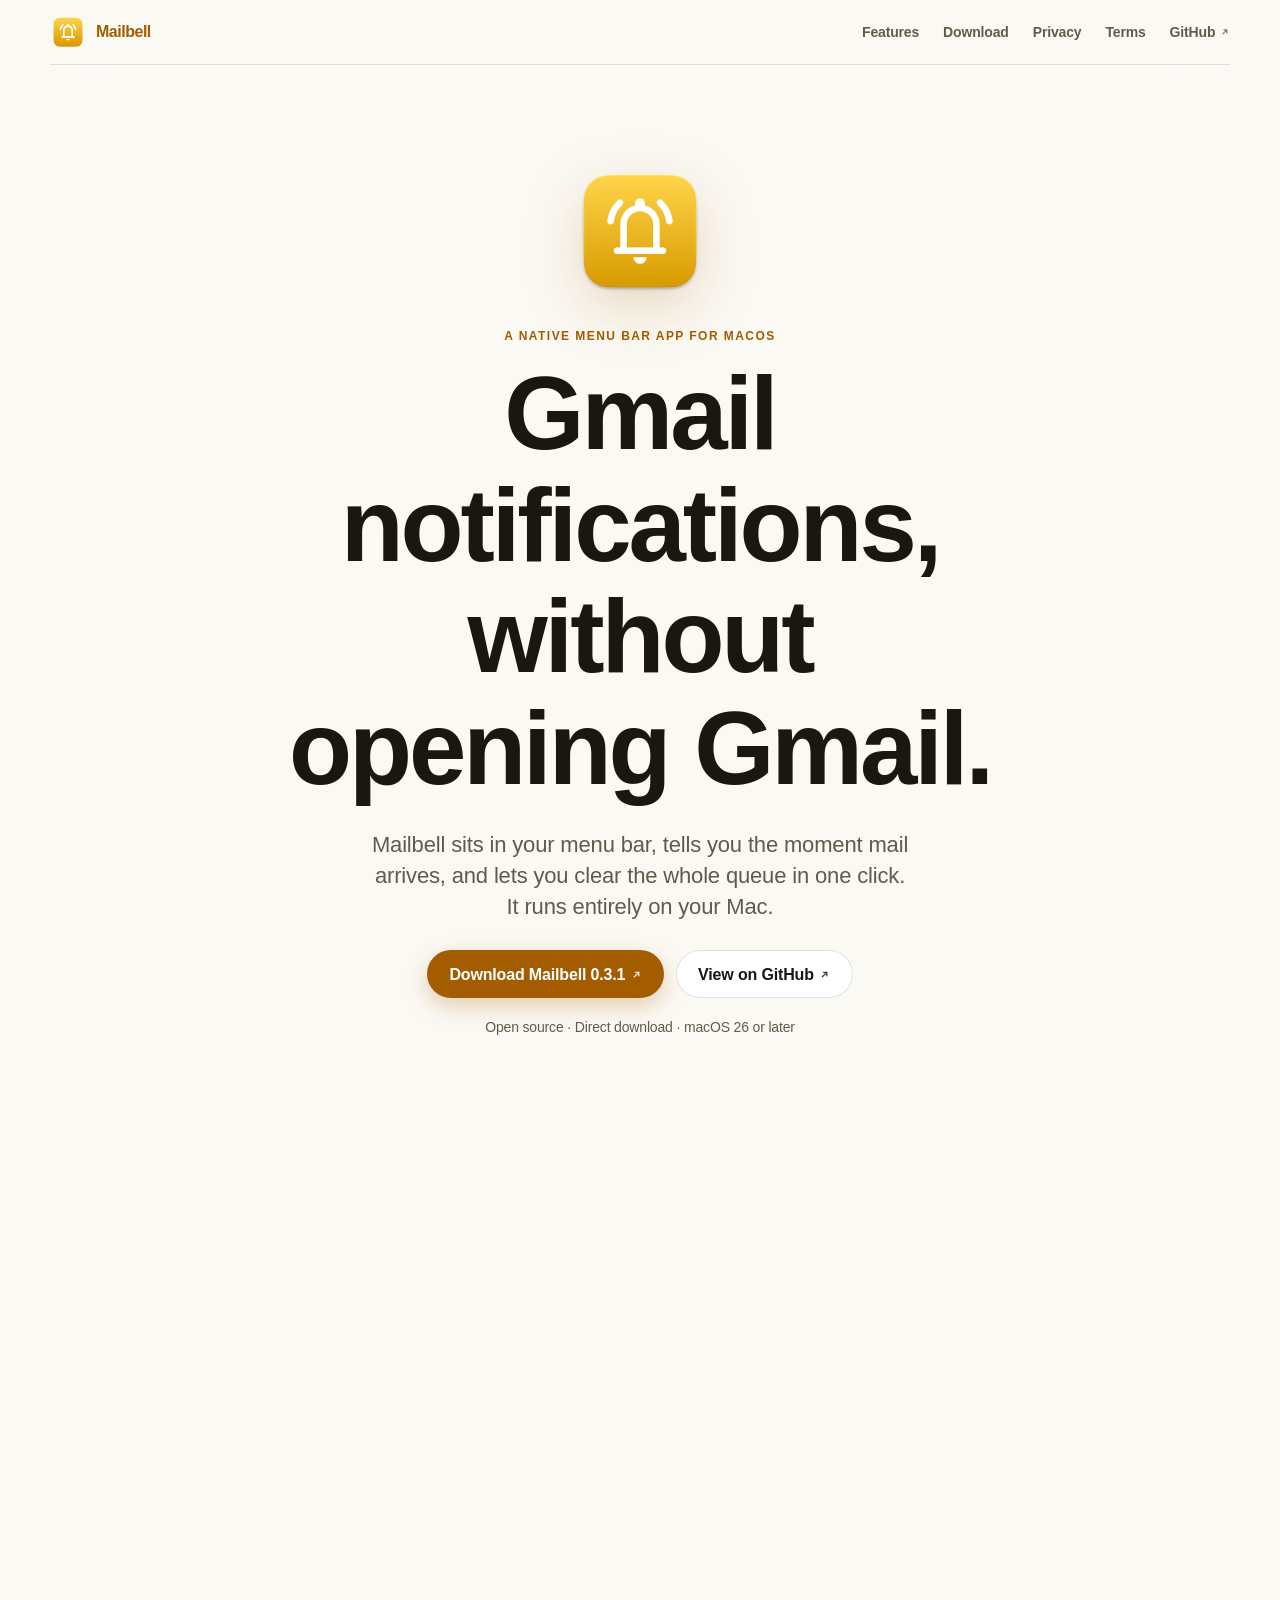
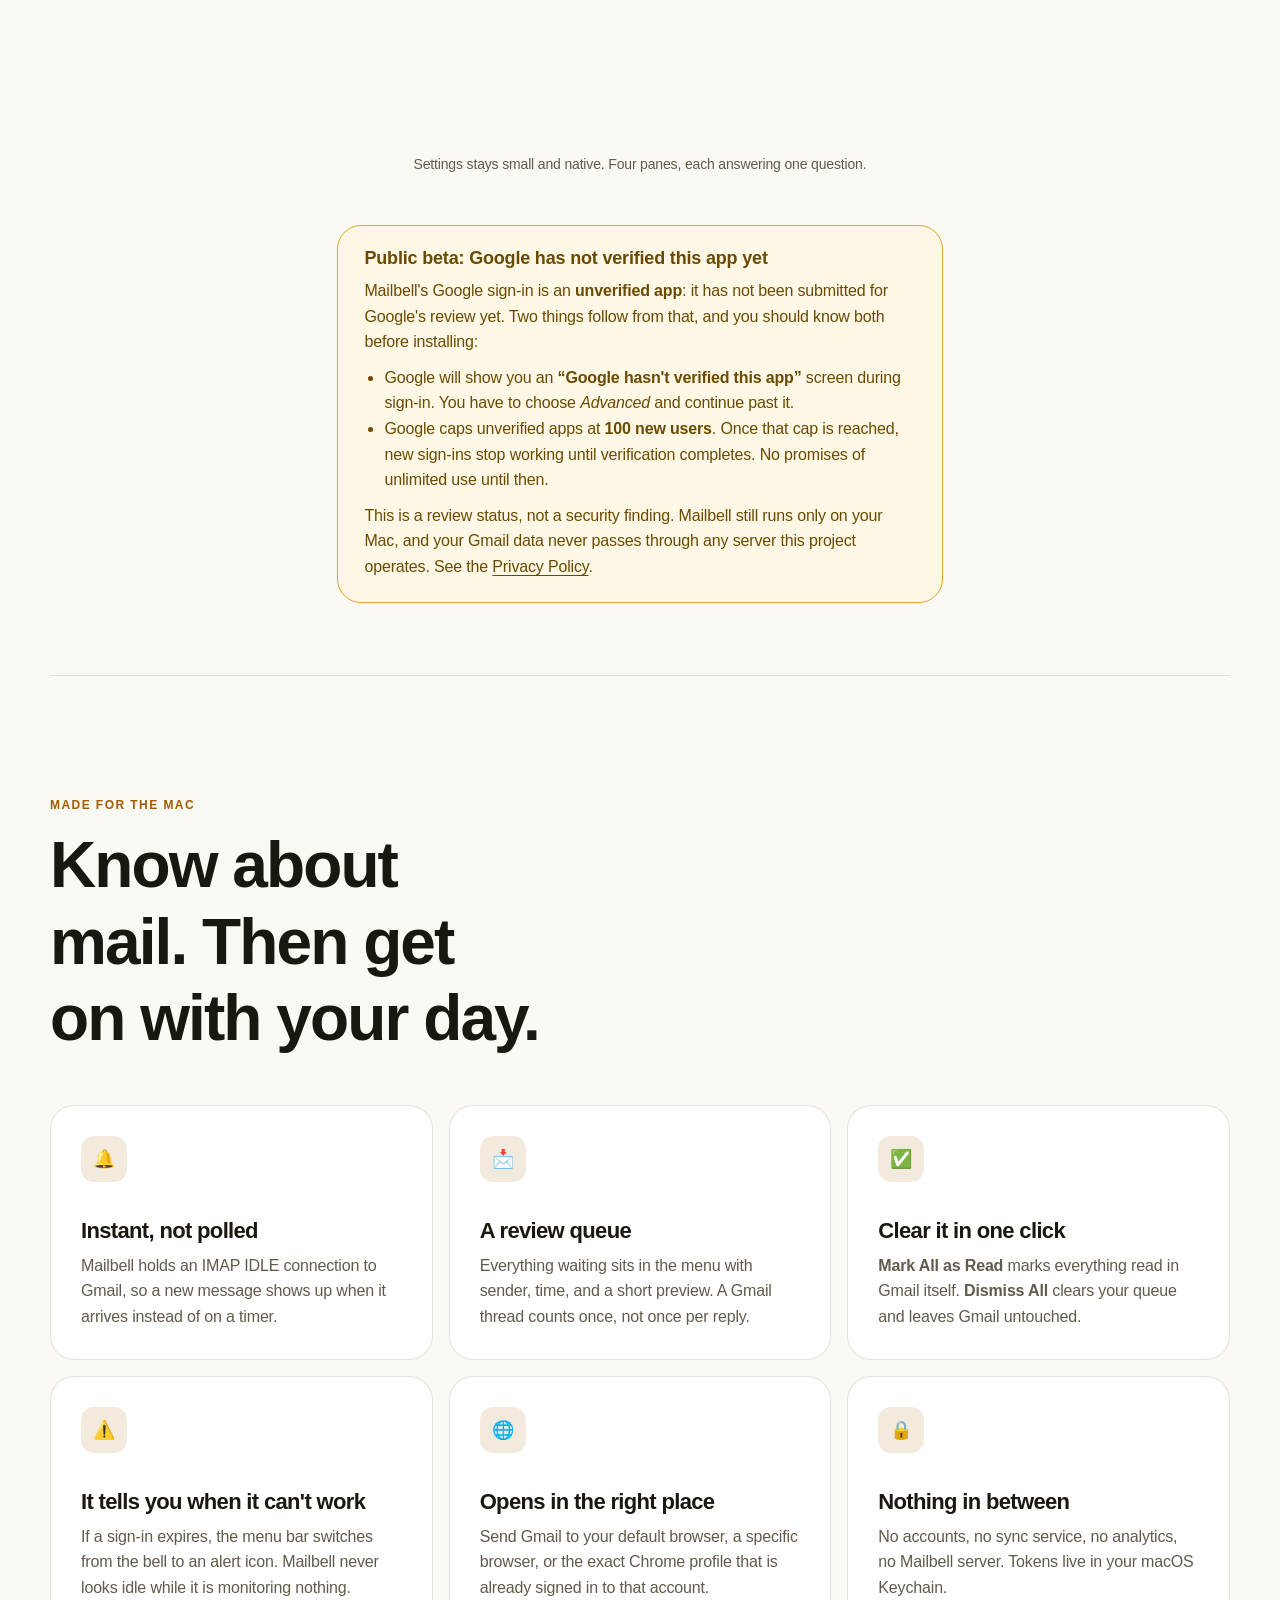
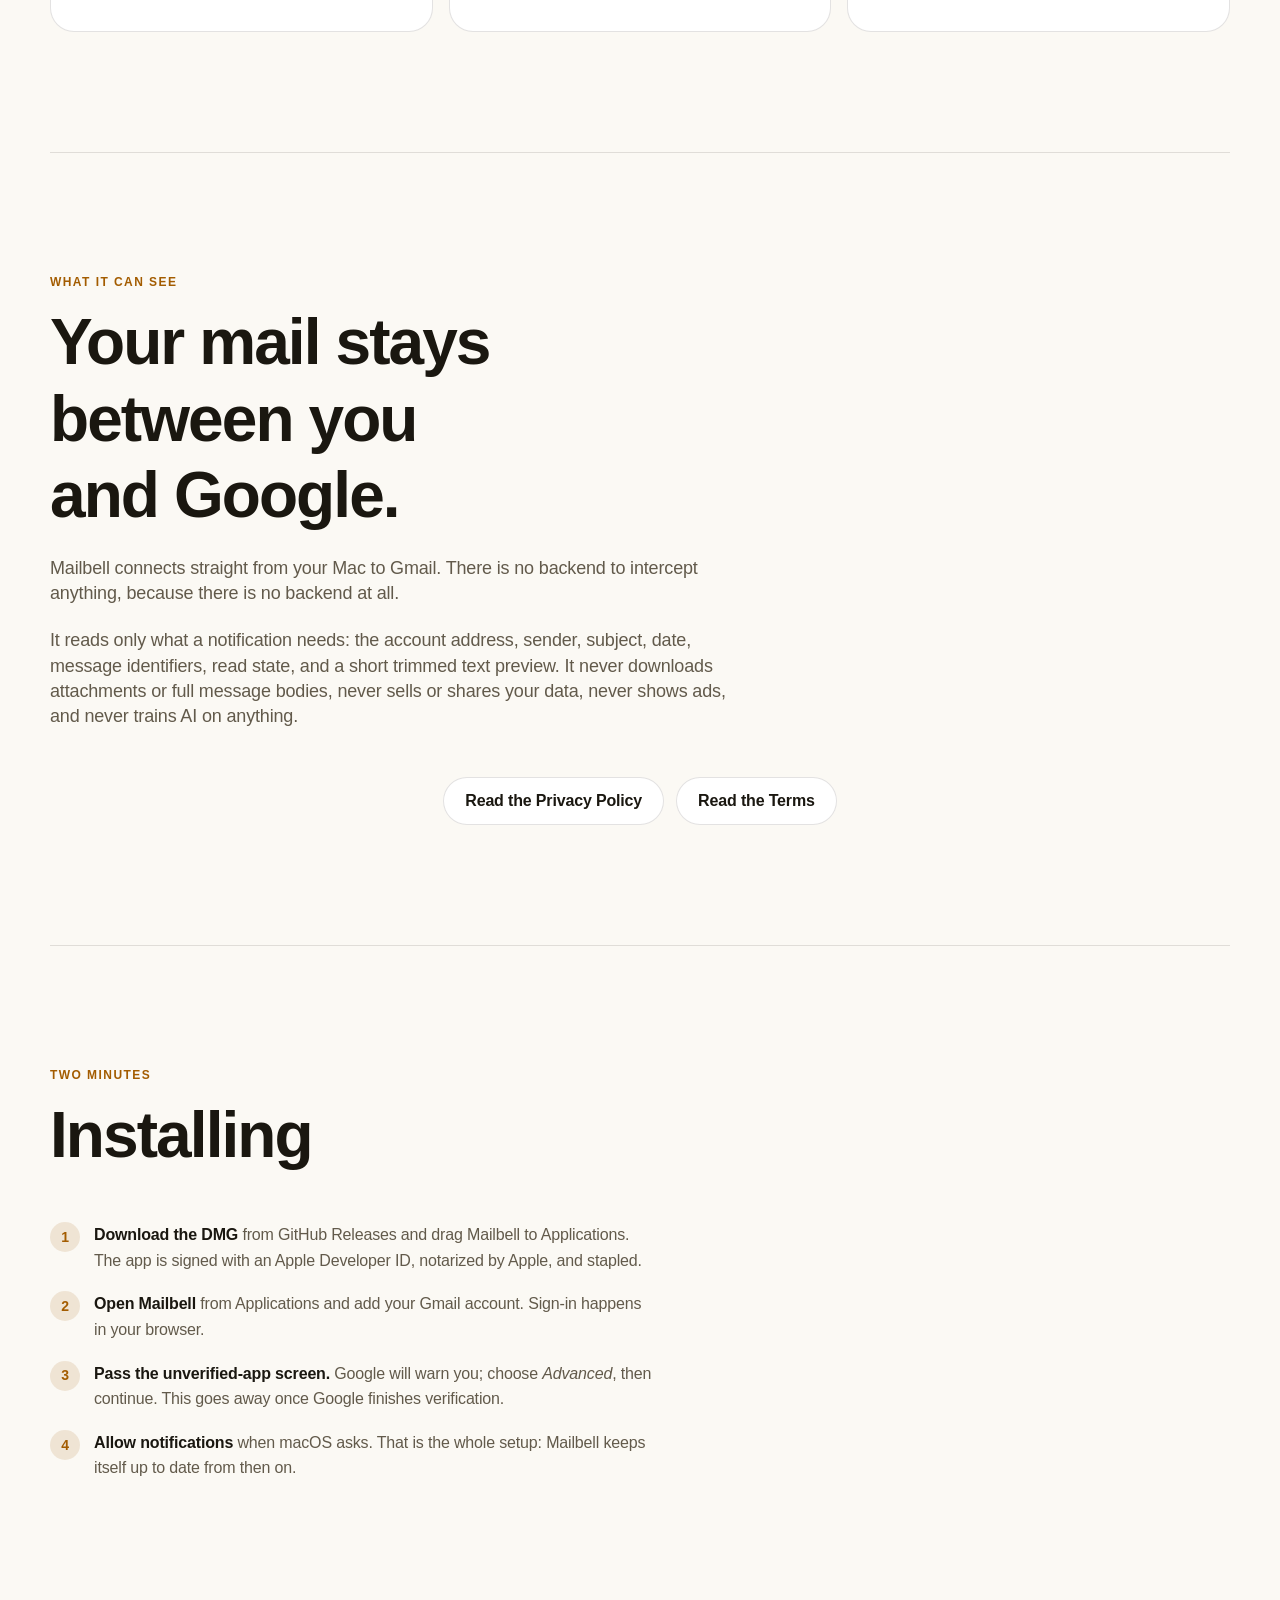
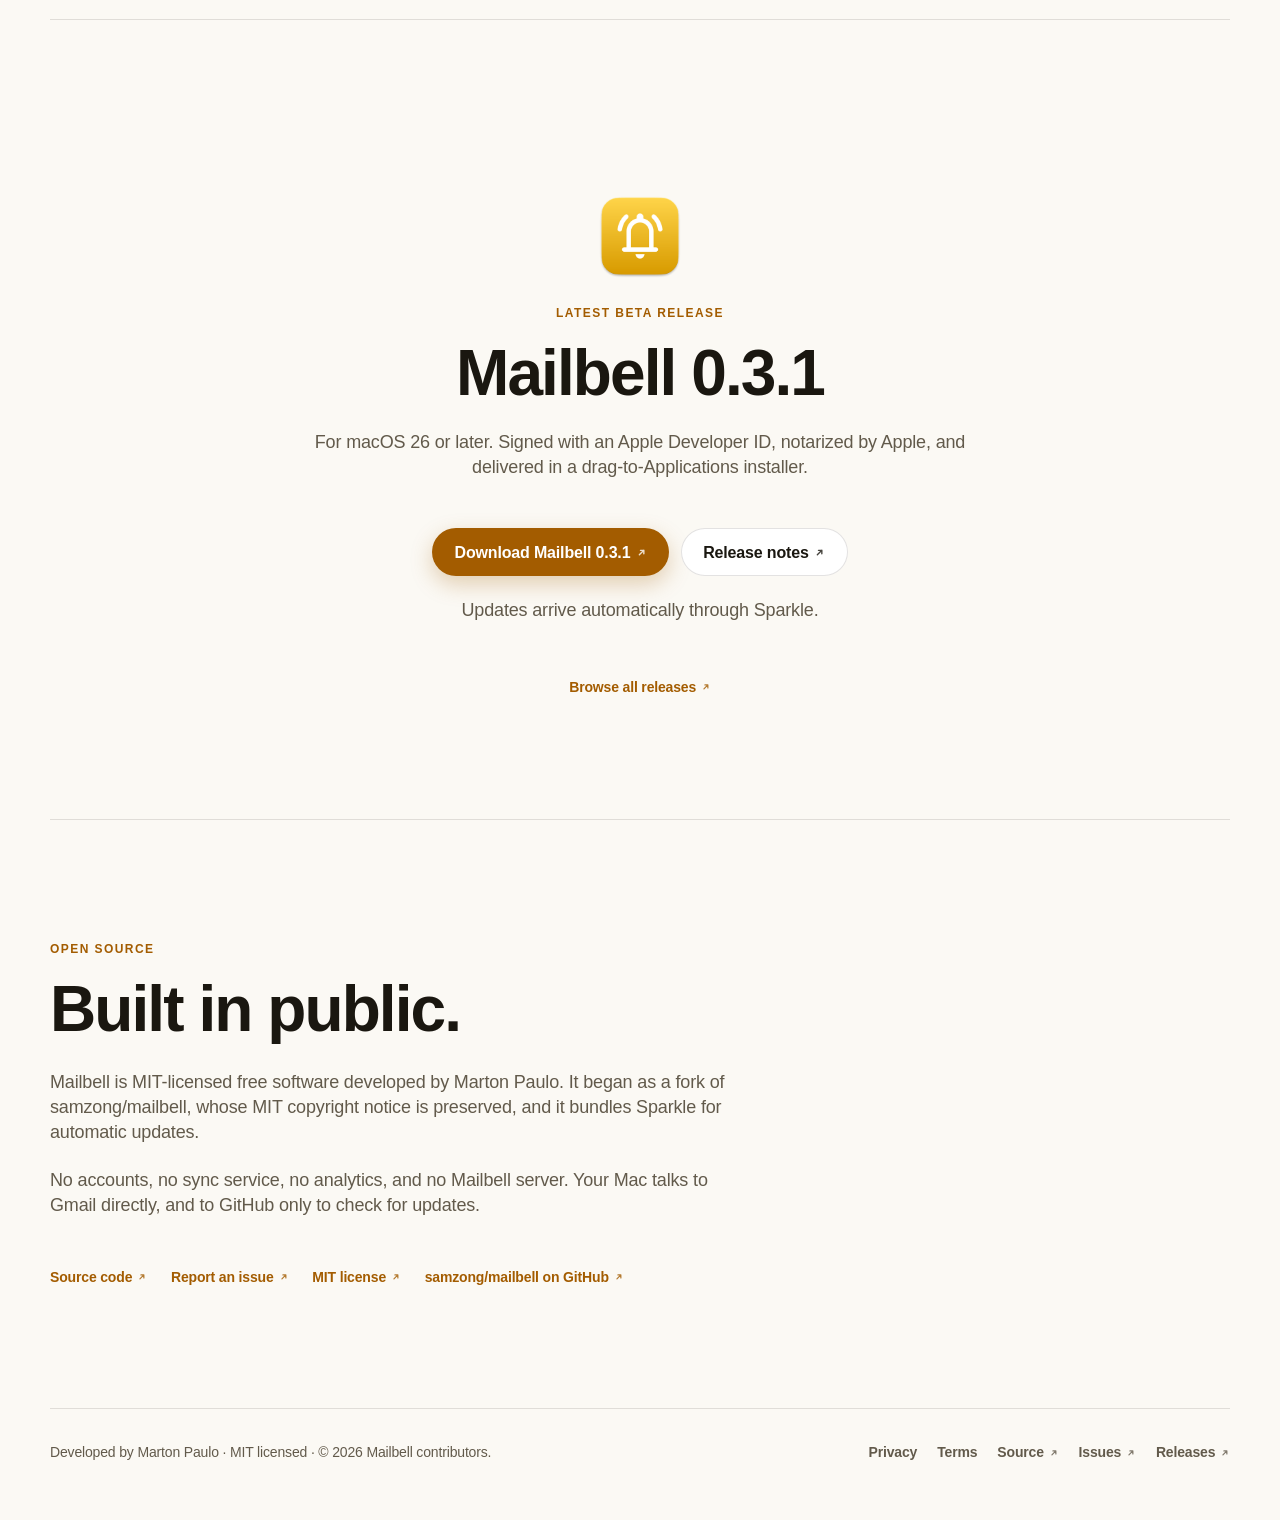
==== commit 36095e4c: "Close the page with the fleet's tail and drop the bottom back link The download section now ends wit" ====
--- a/docs/index.html
+++ b/docs/index.html
@@ -149,6 +149,20 @@
         <a class="button secondary" href="https://github.com/martonpaulo/mailbell/releases" rel="noopener">Release notes<svg class="external-icon" viewBox="0 0 12 12" width="12" height="12" fill="none" aria-hidden="true" focusable="false"><path d="M3.6 8.4 8.4 3.6M4.8 3.6h3.6v3.6" stroke="currentColor" stroke-width="1.5" stroke-linecap="round" stroke-linejoin="round"/></svg></a>
       </div>
       <p class="compatibility">Updates arrive automatically through Sparkle.</p>
+      <a class="text-link" href="https://github.com/martonpaulo/mailbell/releases" rel="noopener">Browse all releases<svg class="external-icon" viewBox="0 0 12 12" width="12" height="12" fill="none" aria-hidden="true" focusable="false"><path d="M3.6 8.4 8.4 3.6M4.8 3.6h3.6v3.6" stroke="currentColor" stroke-width="1.5" stroke-linecap="round" stroke-linejoin="round"/></svg></a>
+    </section>
+
+    <section class="open-source section" aria-labelledby="open-source-title">
+      <p class="eyebrow">Open source</p>
+      <h2 id="open-source-title">Built in public.</h2>
+      <p>Mailbell is MIT-licensed free software developed by Marton Paulo. It began as a fork of samzong/mailbell, whose MIT copyright notice is preserved, and it bundles Sparkle for automatic updates.</p>
+      <p>No accounts, no sync service, no analytics, and no Mailbell server. Your Mac talks to Gmail directly, and to GitHub only to check for updates.</p>
+      <div class="link-row">
+        <a href="https://github.com/martonpaulo/mailbell" rel="noopener">Source code<svg class="external-icon" viewBox="0 0 12 12" width="12" height="12" fill="none" aria-hidden="true" focusable="false"><path d="M3.6 8.4 8.4 3.6M4.8 3.6h3.6v3.6" stroke="currentColor" stroke-width="1.5" stroke-linecap="round" stroke-linejoin="round"/></svg></a>
+        <a href="https://github.com/martonpaulo/mailbell/issues" rel="noopener">Report an issue<svg class="external-icon" viewBox="0 0 12 12" width="12" height="12" fill="none" aria-hidden="true" focusable="false"><path d="M3.6 8.4 8.4 3.6M4.8 3.6h3.6v3.6" stroke="currentColor" stroke-width="1.5" stroke-linecap="round" stroke-linejoin="round"/></svg></a>
+        <a href="https://github.com/martonpaulo/mailbell/blob/main/LICENSE" rel="noopener">MIT license<svg class="external-icon" viewBox="0 0 12 12" width="12" height="12" fill="none" aria-hidden="true" focusable="false"><path d="M3.6 8.4 8.4 3.6M4.8 3.6h3.6v3.6" stroke="currentColor" stroke-width="1.5" stroke-linecap="round" stroke-linejoin="round"/></svg></a>
+        <a href="https://github.com/samzong/mailbell" rel="noopener">samzong/mailbell on GitHub<svg class="external-icon" viewBox="0 0 12 12" width="12" height="12" fill="none" aria-hidden="true" focusable="false"><path d="M3.6 8.4 8.4 3.6M4.8 3.6h3.6v3.6" stroke="currentColor" stroke-width="1.5" stroke-linecap="round" stroke-linejoin="round"/></svg></a>
+      </div>
     </section>
   </main>
 
--- a/docs/styles/main.css
+++ b/docs/styles/main.css
@@ -44,9 +44,13 @@
   --button-glow: 0 8px 22px color-mix(in srgb, var(--accent) 28%, transparent);
   --button-glow-hover: 0 12px 28px color-mix(in srgb, var(--accent) 34%, transparent);
   --shadow: 0 24px 80px rgba(26, 23, 16, 0.12);
+  --icon-shadow: drop-shadow(0 18px 28px rgba(163, 92, 0, 0.22));
   --radius: 28px;
   --radius-card: 24px;
   --page-width: min(1180px, calc(100% - 40px));
+  /* The sticky header's own height: what anything else that sticks has to
+     clear so it does not park underneath it. */
+  --header-height: 65px;
   /* Mailbell's own: the unverified-app disclosure. */
   --warning-bg: #fff8e6;
   --warning-line: #e0a72a;
@@ -67,6 +71,7 @@
     --button-primary-bg: #ffc53d;
     --button-primary-bg-hover: #ffd469;
     --shadow: 0 28px 90px rgba(0, 0, 0, 0.55);
+    --icon-shadow: drop-shadow(0 18px 28px rgba(0, 0, 0, 0.55));
     --warning-bg: #2a2110;
     --warning-line: #b98a1c;
     --warning-text: #ffdf9a;
@@ -133,7 +138,9 @@
   border-bottom: 1px solid var(--line);
 }
 .brand { display: inline-flex; align-items: center; gap: 10px; font-weight: var(--weight-strong); text-decoration: none; letter-spacing: var(--tracking-display); }
-.brand img { border-radius: 9px; }
+/* The icon artwork is a squircle on full transparency and carries its own
+   corners: a CSS radius would clip it a second time at a different curve. */
+.brand img { border-radius: 0; }
 .site-header nav { display: flex; gap: 24px; }
 .site-header nav a, .text-link, .link-row a, .site-footer a {
   display: inline-flex; align-items: center;
@@ -162,6 +169,9 @@
   font-size: var(--text-3xl); line-height: var(--leading-tight);
   letter-spacing: var(--tracking-display); font-weight: var(--weight-display);
 }
+/* drop-shadow follows the artwork's alpha, so the shadow takes the squircle's
+   shape instead of being cast by a square border box. */
+.hero-icon { margin: 0 auto 26px; filter: var(--icon-shadow); }
 .hero-summary {
   max-width: var(--measure-narrow); margin: 26px auto 28px;
   color: var(--secondary); font-size: var(--text-lg); line-height: var(--leading-relaxed);
@@ -202,6 +212,28 @@
   color: var(--secondary); font-size: var(--text-md); line-height: var(--leading-relaxed);
 }
 
+/* Prose paired with a SINGLE figure: two columns from the tablet breakpoint up,
+   stacked below it with the copy first. Alternate `.showcase` and
+   `.showcase.figure-first` down a page so consecutive pairs never put the
+   figure on the same side. A figure that is itself the point, such as the hero
+   visual or a wide screenshot, stays full width instead. */
+/* minmax(0, 1fr), not 1fr: a column whose automatic minimum is min-content
+   pushes the grid wider than the shared container and the copy then starts hard
+   against the window edge instead of on the container's gutter. */
+.showcase { display: grid; grid-template-columns: minmax(0, 1fr) minmax(280px, 440px); align-items: center; gap: 72px; }
+.showcase > * { min-width: 0; margin-top: 0; }
+/* A heading that shares its row with a figure takes the step below the
+   full-width one, so it stays inside its column. */
+.showcase-copy h2 { font-size: var(--text-xl); }
+.showcase > :not(.showcase-copy) { justify-self: end; max-height: 560px; }
+.showcase-copy > p:not(.eyebrow) {
+  max-width: var(--measure); margin: 22px 0 0;
+  color: var(--secondary); font-size: var(--text-md); line-height: var(--leading-relaxed);
+}
+.showcase.figure-first { grid-template-columns: minmax(280px, 440px) minmax(0, 1fr); }
+.showcase.figure-first > .showcase-copy { order: 2; }
+.showcase.figure-first > :not(.showcase-copy) { justify-self: start; }
+
 figure { margin: 0; padding: 20px; background: var(--surface); border: 1px solid var(--line); border-radius: var(--radius); }
 figcaption { padding: 16px 4px 2px; color: var(--secondary); font-size: var(--text-sm); }
 
@@ -219,9 +251,14 @@
 .download > img { margin: 0 auto 20px; }
 .download h2, .download > p:not(.eyebrow) { margin-inline: auto; }
 .download > p:not(.eyebrow) { margin-block: 18px 30px; }
-.download .text-link { display: inline-flex; margin-top: 22px; color: var(--accent); }
-.download .compatibility { margin-top: 22px; }
-
+/* The section rhythm puts 48px under the buttons; the closing note and the
+   secondary link belong to them, so they sit closer. */
+.section.download > .compatibility { margin-top: 22px; }
+.section.download > .text-link { display: inline-flex; margin-top: 22px; color: var(--accent); }
+
+/* The closing open-source section: eyebrow, heading, what the project is and
+   who made it, then the row of outward links. */
+.open-source > p:not(.eyebrow):last-of-type { margin-bottom: 30px; }
 .link-row { display: flex; flex-wrap: wrap; gap: 12px 24px; }
 .link-row a { color: var(--accent); }
 
@@ -234,7 +271,8 @@
 .site-footer nav { display: flex; flex-wrap: wrap; gap: 12px 20px; }
 
 @media (max-width: 820px) {
-  :root { --page-width: min(100% - 28px, 1180px); }
+  /* The nav wraps onto a second row below this width, so the header is taller. */
+  :root { --page-width: min(100% - 28px, 1180px); --header-height: 99px; }
   /* The header keeps every destination on narrow screens: it wraps onto a
      second centred row rather than dropping links the visitor came for. */
   .site-header { flex-wrap: wrap; justify-content: center; }
@@ -242,6 +280,9 @@
   .hero { padding-top: 68px; }
   .section { padding: 86px 0; }
   .feature-grid { grid-template-columns: 1fr; }
+  .showcase, .showcase.figure-first { grid-template-columns: 1fr; gap: 44px; }
+  .showcase > .showcase-copy { order: -1; }
+  .showcase > :not(.showcase-copy) { justify-self: center; max-height: 560px; }
   .feature-grid article { min-height: 210px; }
   .site-footer { flex-direction: column; }
 }
@@ -260,7 +301,6 @@
 
 /* --- Mailbell's own sections ------------------------------------------------ */
 
-.hero-icon { margin: 0 auto 26px; border-radius: 28px; box-shadow: var(--shadow); }
 
 /* The unverified-app disclosure. Prominent by design: users meet Google's
    warning screen during sign-in and must not be surprised by it. */
@@ -310,7 +350,4 @@
 .legal th, .legal td { border: 1px solid var(--line); padding: 10px 12px; text-align: left; vertical-align: top; }
 .legal th { background: var(--surface); color: var(--text); font-weight: var(--weight-strong); }
 .legal td { color: var(--secondary); }
-
-.back { display: inline-flex; margin-top: 40px; }
-.legal .back { color: var(--accent); text-decoration: none; font-weight: var(--weight-strong); }
 .legal .notice a { color: inherit; text-decoration: underline; }
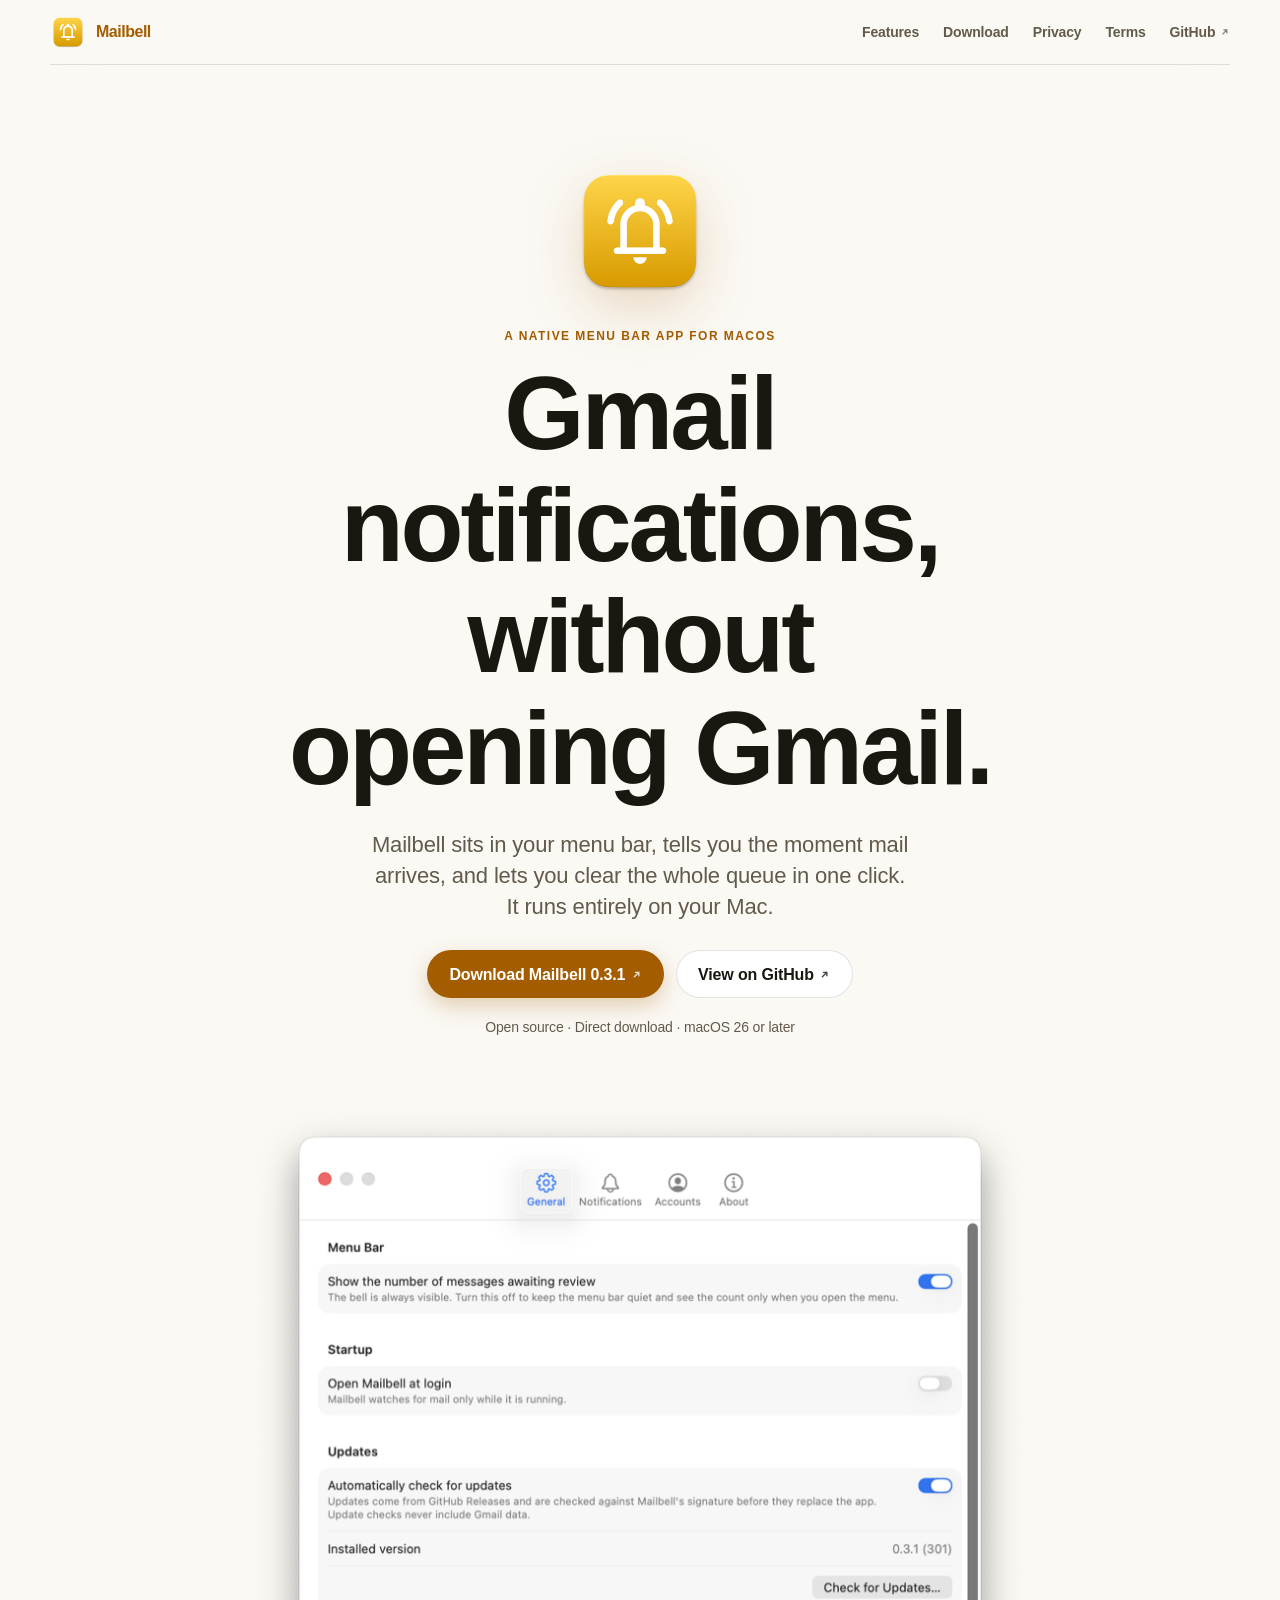
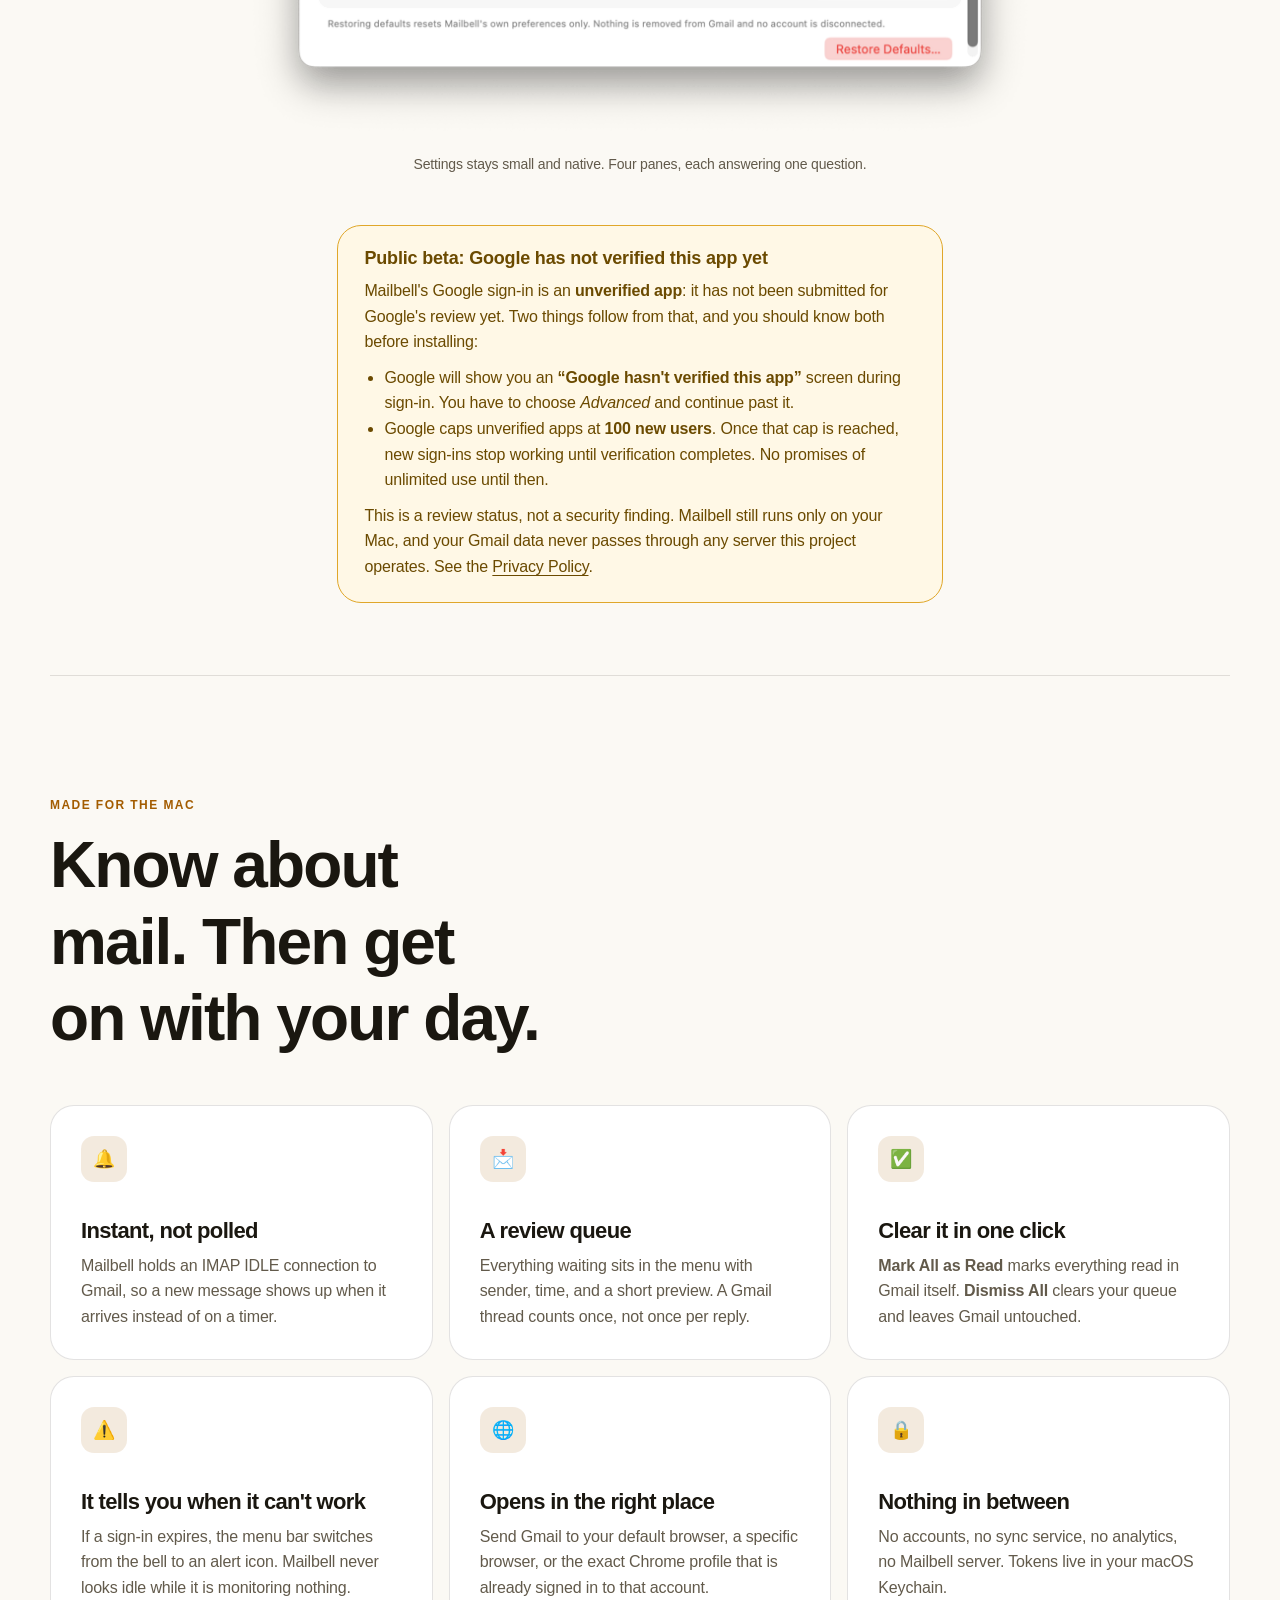
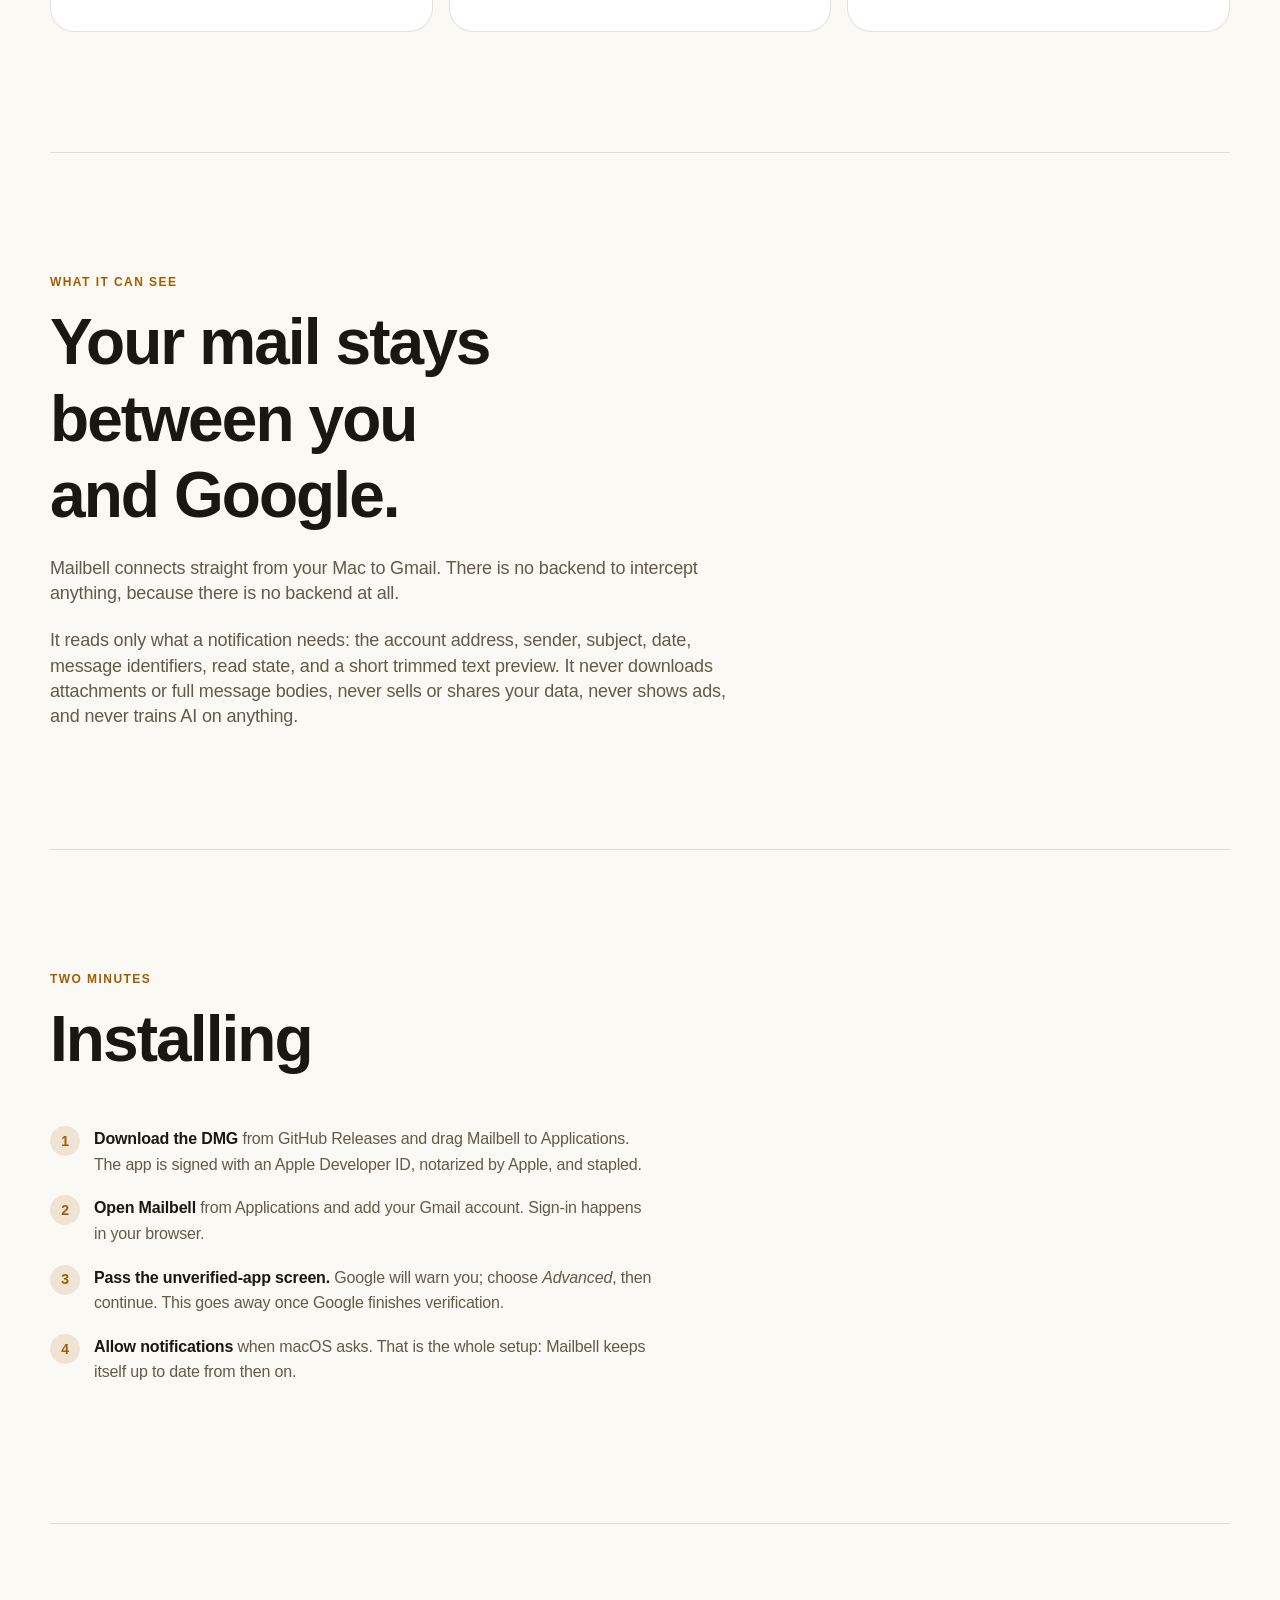
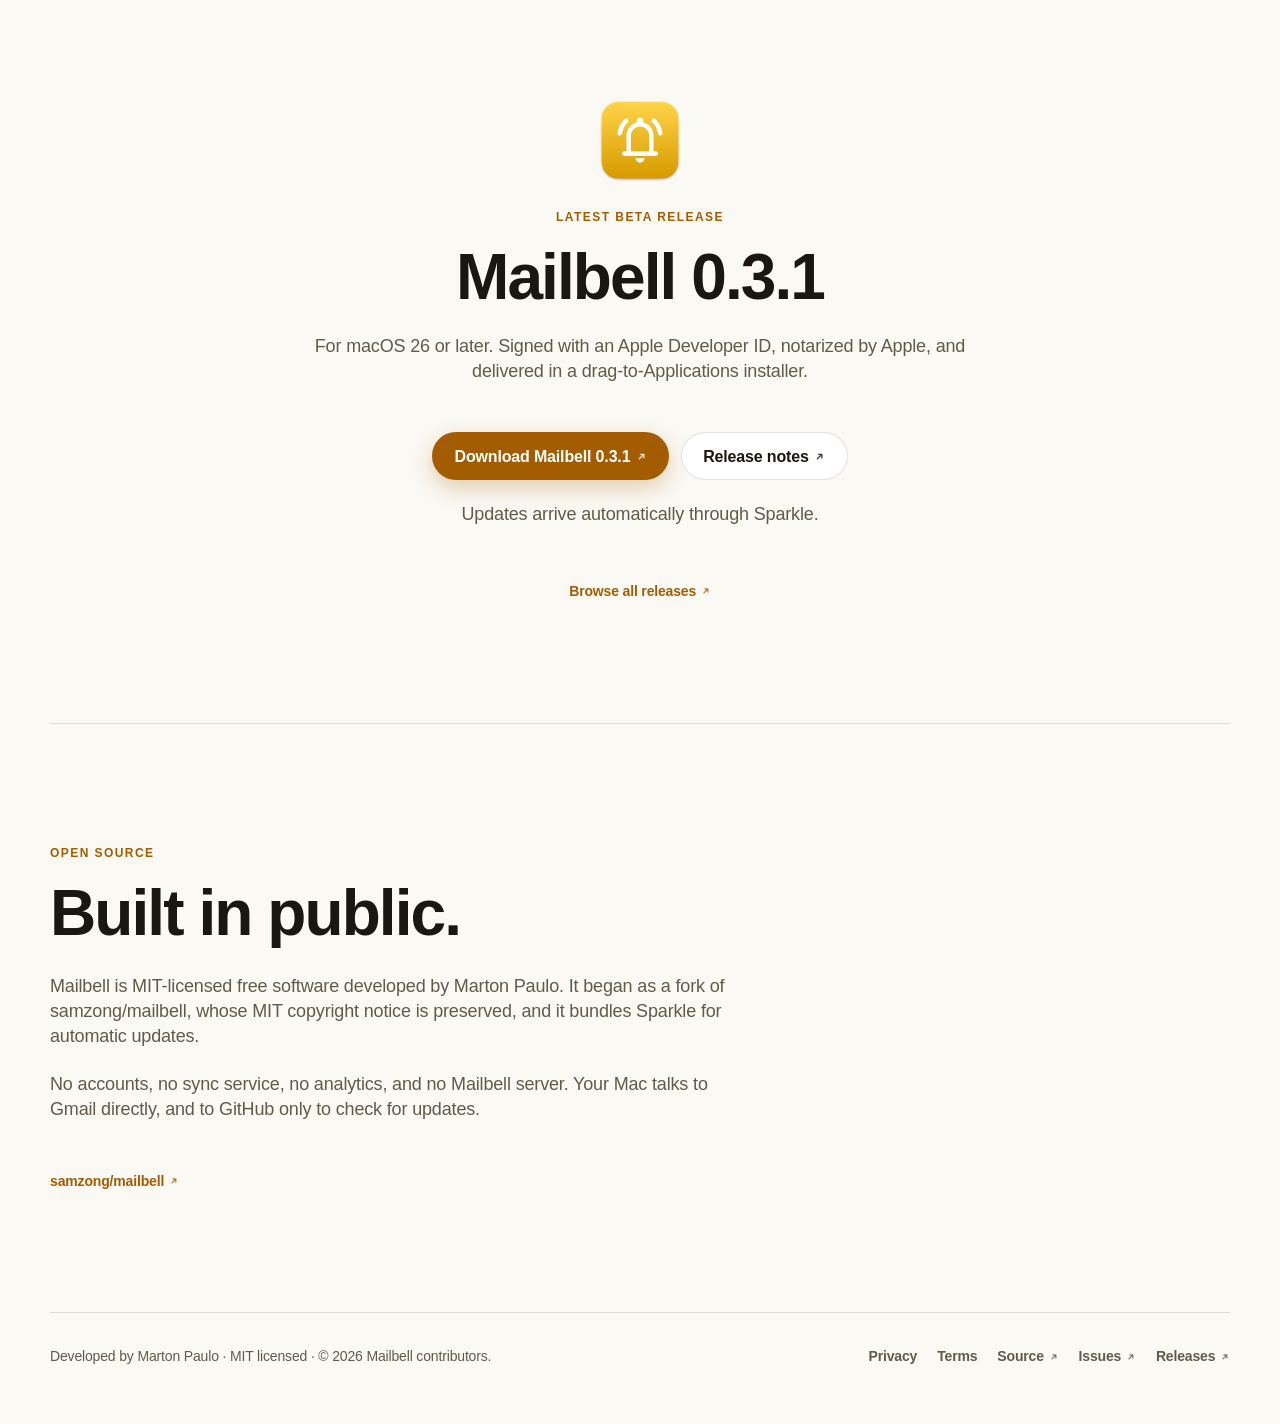
==== commit d6259299: "Let the footer own the standing links The open-source row repeated the footer: source, issues, and a" ====
--- a/docs/index.html
+++ b/docs/index.html
@@ -122,10 +122,6 @@
       <h2 id="privacy-title">Your mail stays between you and Google.</h2>
       <p>Mailbell connects straight from your Mac to Gmail. There is no backend to intercept anything, because there is no backend at all.</p>
       <p>It reads only what a notification needs: the account address, sender, subject, date, message identifiers, read state, and a short trimmed text preview. It never downloads attachments or full message bodies, never sells or shares your data, never shows ads, and never trains AI on anything.</p>
-      <div class="actions">
-        <a class="button secondary" href="privacy.html">Read the Privacy Policy</a>
-        <a class="button secondary" href="terms.html">Read the Terms</a>
-      </div>
     </section>
 
     <section class="section" aria-labelledby="install-title">
@@ -146,7 +142,7 @@
       <p>For macOS 26 or later. Signed with an Apple Developer ID, notarized by Apple, and delivered in a drag-to-Applications installer.</p>
       <div class="actions">
         <a class="button primary" href="https://github.com/martonpaulo/mailbell/releases/latest" rel="noopener">Download Mailbell 0.3.1<svg class="external-icon" viewBox="0 0 12 12" width="12" height="12" fill="none" aria-hidden="true" focusable="false"><path d="M3.6 8.4 8.4 3.6M4.8 3.6h3.6v3.6" stroke="currentColor" stroke-width="1.5" stroke-linecap="round" stroke-linejoin="round"/></svg></a>
-        <a class="button secondary" href="https://github.com/martonpaulo/mailbell/releases" rel="noopener">Release notes<svg class="external-icon" viewBox="0 0 12 12" width="12" height="12" fill="none" aria-hidden="true" focusable="false"><path d="M3.6 8.4 8.4 3.6M4.8 3.6h3.6v3.6" stroke="currentColor" stroke-width="1.5" stroke-linecap="round" stroke-linejoin="round"/></svg></a>
+        <a class="button secondary" href="https://github.com/martonpaulo/mailbell/releases/tag/v0.3.1" rel="noopener">Release notes<svg class="external-icon" viewBox="0 0 12 12" width="12" height="12" fill="none" aria-hidden="true" focusable="false"><path d="M3.6 8.4 8.4 3.6M4.8 3.6h3.6v3.6" stroke="currentColor" stroke-width="1.5" stroke-linecap="round" stroke-linejoin="round"/></svg></a>
       </div>
       <p class="compatibility">Updates arrive automatically through Sparkle.</p>
       <a class="text-link" href="https://github.com/martonpaulo/mailbell/releases" rel="noopener">Browse all releases<svg class="external-icon" viewBox="0 0 12 12" width="12" height="12" fill="none" aria-hidden="true" focusable="false"><path d="M3.6 8.4 8.4 3.6M4.8 3.6h3.6v3.6" stroke="currentColor" stroke-width="1.5" stroke-linecap="round" stroke-linejoin="round"/></svg></a>
@@ -158,10 +154,7 @@
       <p>Mailbell is MIT-licensed free software developed by Marton Paulo. It began as a fork of samzong/mailbell, whose MIT copyright notice is preserved, and it bundles Sparkle for automatic updates.</p>
       <p>No accounts, no sync service, no analytics, and no Mailbell server. Your Mac talks to Gmail directly, and to GitHub only to check for updates.</p>
       <div class="link-row">
-        <a href="https://github.com/martonpaulo/mailbell" rel="noopener">Source code<svg class="external-icon" viewBox="0 0 12 12" width="12" height="12" fill="none" aria-hidden="true" focusable="false"><path d="M3.6 8.4 8.4 3.6M4.8 3.6h3.6v3.6" stroke="currentColor" stroke-width="1.5" stroke-linecap="round" stroke-linejoin="round"/></svg></a>
-        <a href="https://github.com/martonpaulo/mailbell/issues" rel="noopener">Report an issue<svg class="external-icon" viewBox="0 0 12 12" width="12" height="12" fill="none" aria-hidden="true" focusable="false"><path d="M3.6 8.4 8.4 3.6M4.8 3.6h3.6v3.6" stroke="currentColor" stroke-width="1.5" stroke-linecap="round" stroke-linejoin="round"/></svg></a>
-        <a href="https://github.com/martonpaulo/mailbell/blob/main/LICENSE" rel="noopener">MIT license<svg class="external-icon" viewBox="0 0 12 12" width="12" height="12" fill="none" aria-hidden="true" focusable="false"><path d="M3.6 8.4 8.4 3.6M4.8 3.6h3.6v3.6" stroke="currentColor" stroke-width="1.5" stroke-linecap="round" stroke-linejoin="round"/></svg></a>
-        <a href="https://github.com/samzong/mailbell" rel="noopener">samzong/mailbell on GitHub<svg class="external-icon" viewBox="0 0 12 12" width="12" height="12" fill="none" aria-hidden="true" focusable="false"><path d="M3.6 8.4 8.4 3.6M4.8 3.6h3.6v3.6" stroke="currentColor" stroke-width="1.5" stroke-linecap="round" stroke-linejoin="round"/></svg></a>
+        <a href="https://github.com/samzong/mailbell" rel="noopener">samzong/mailbell<svg class="external-icon" viewBox="0 0 12 12" width="12" height="12" fill="none" aria-hidden="true" focusable="false"><path d="M3.6 8.4 8.4 3.6M4.8 3.6h3.6v3.6" stroke="currentColor" stroke-width="1.5" stroke-linecap="round" stroke-linejoin="round"/></svg></a>
       </div>
     </section>
   </main>
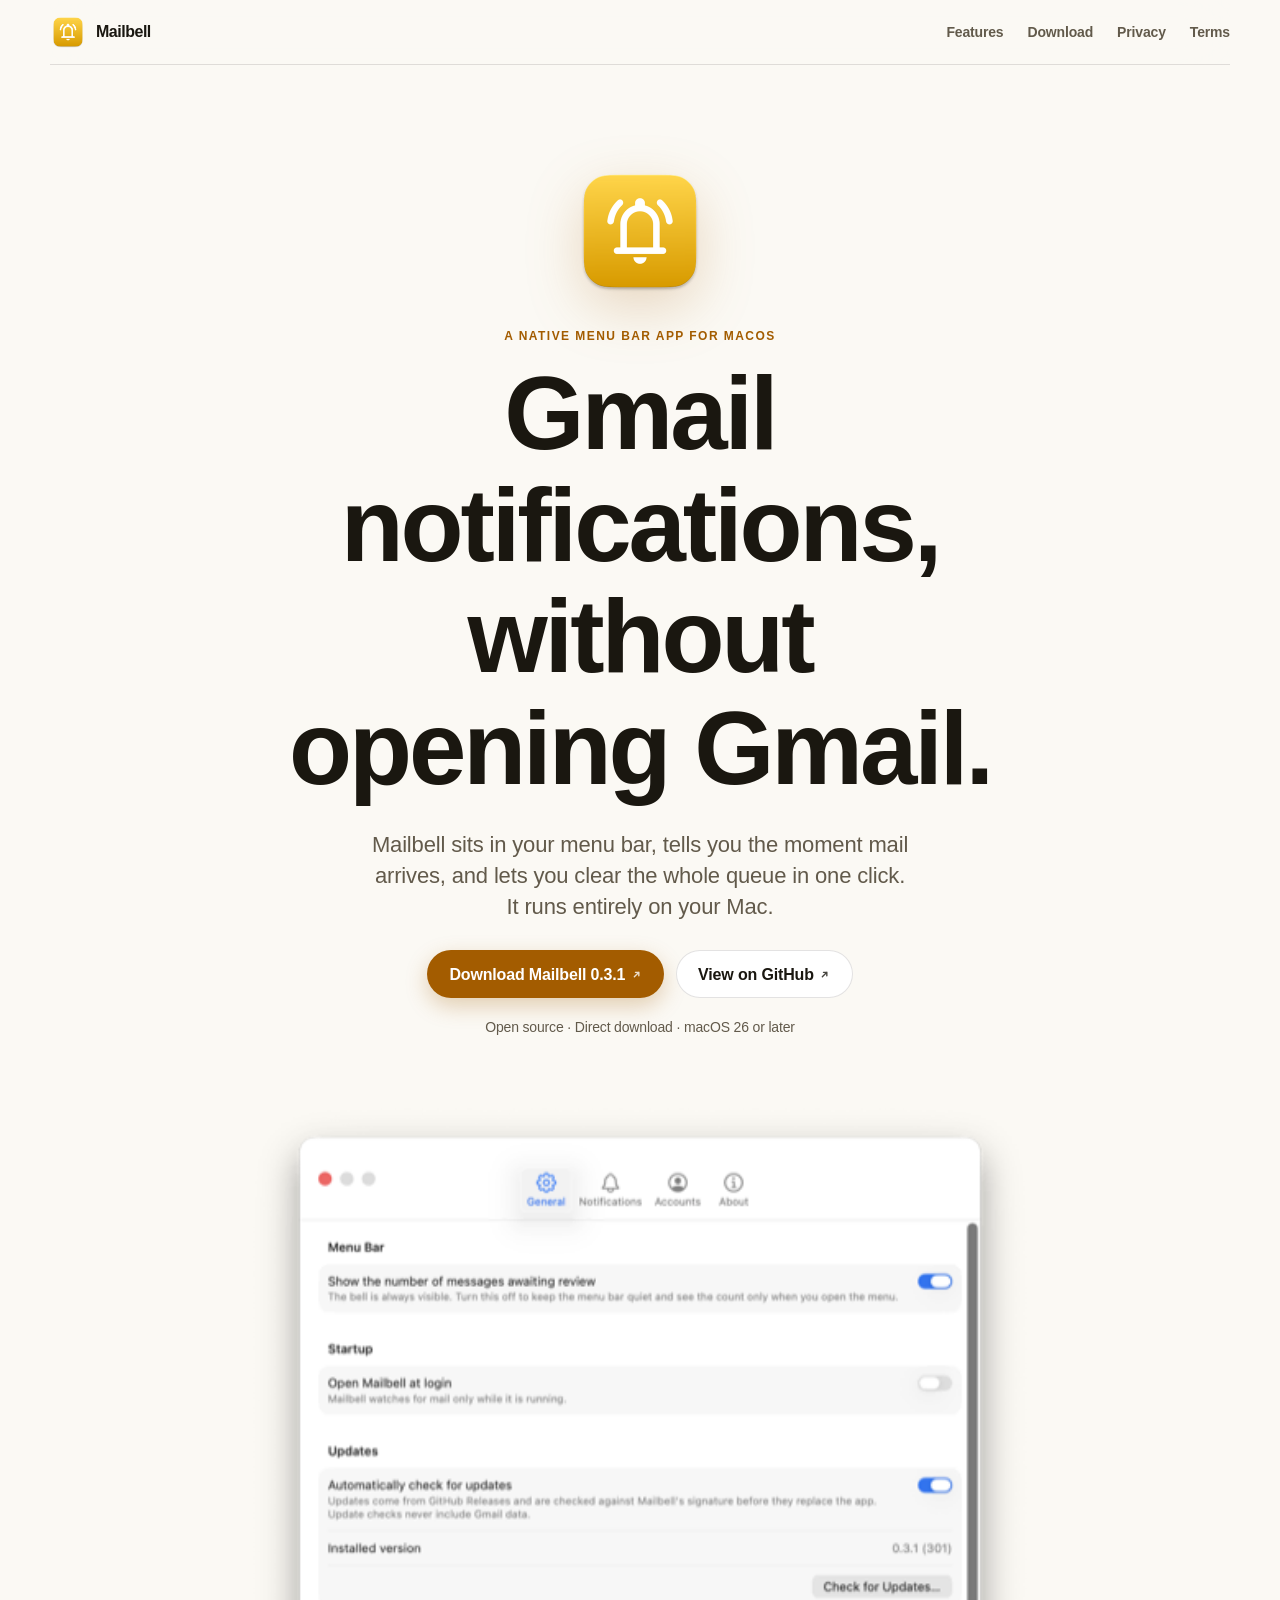
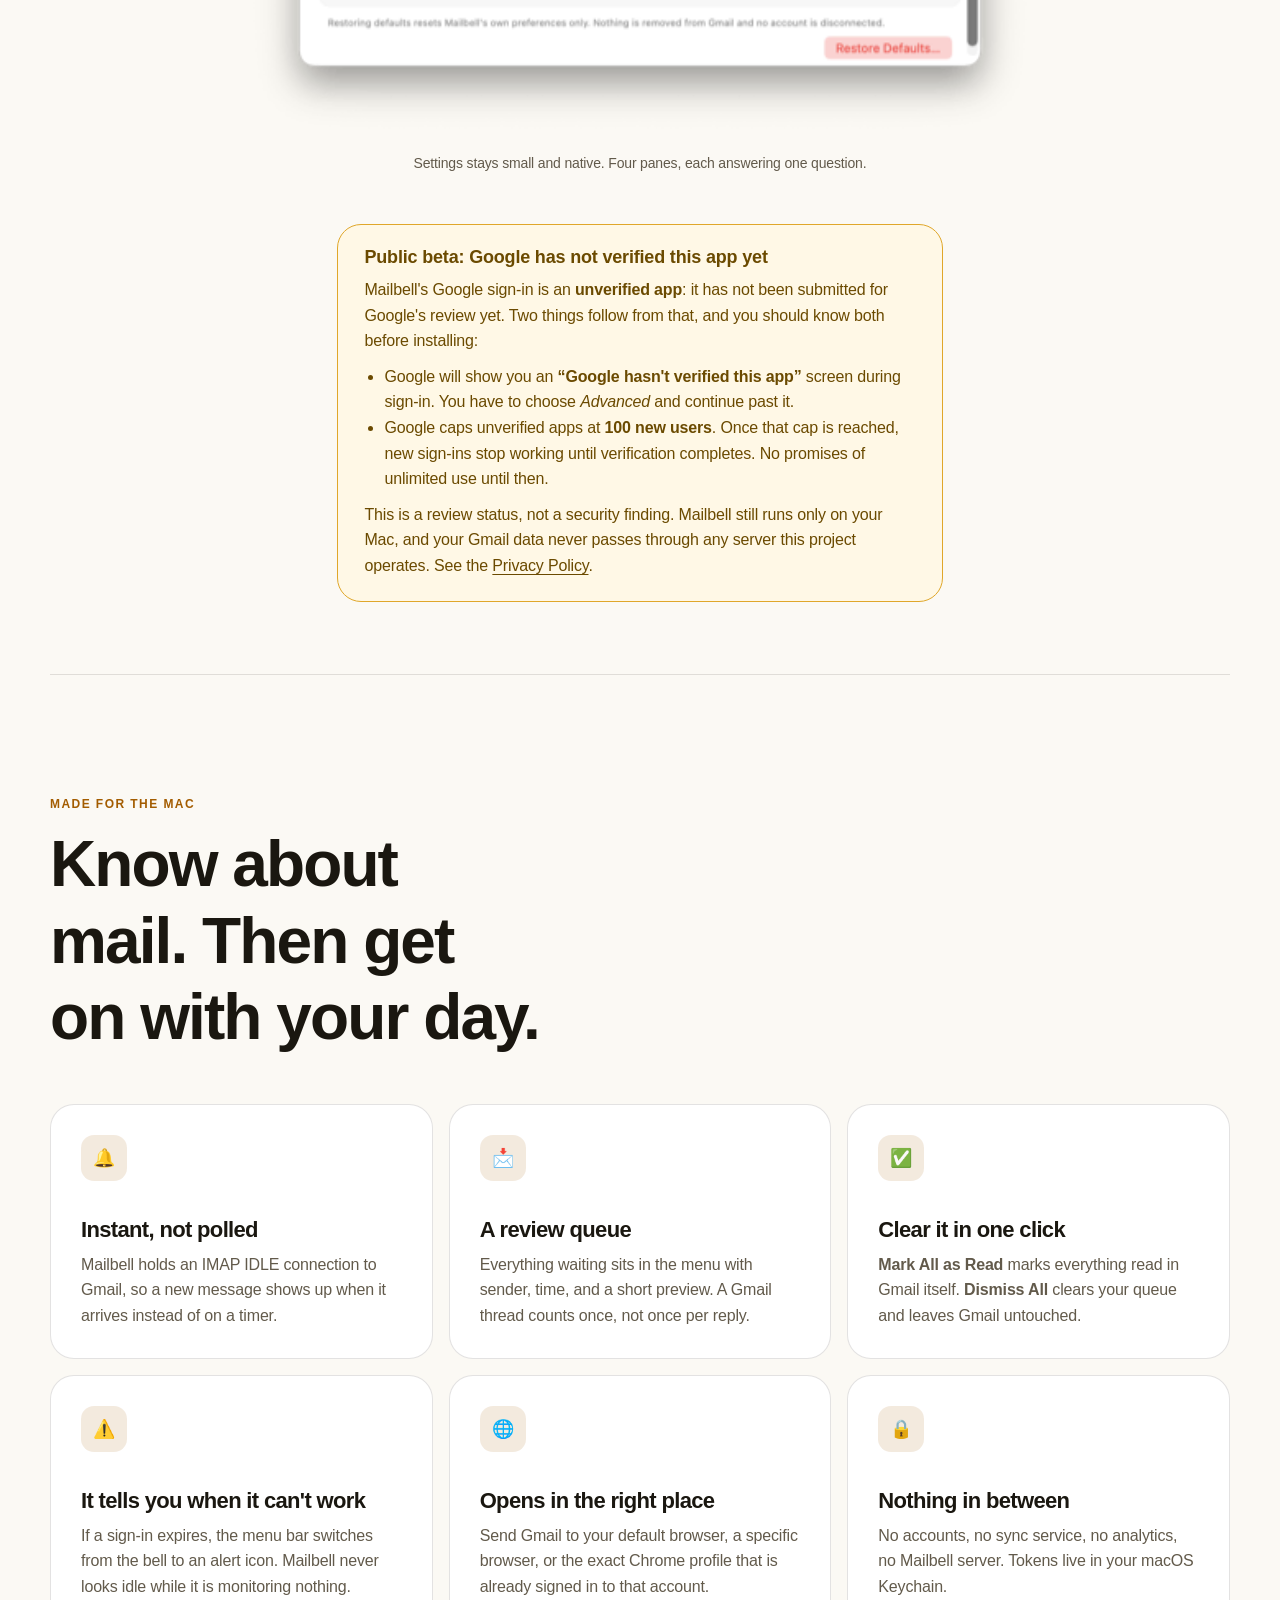
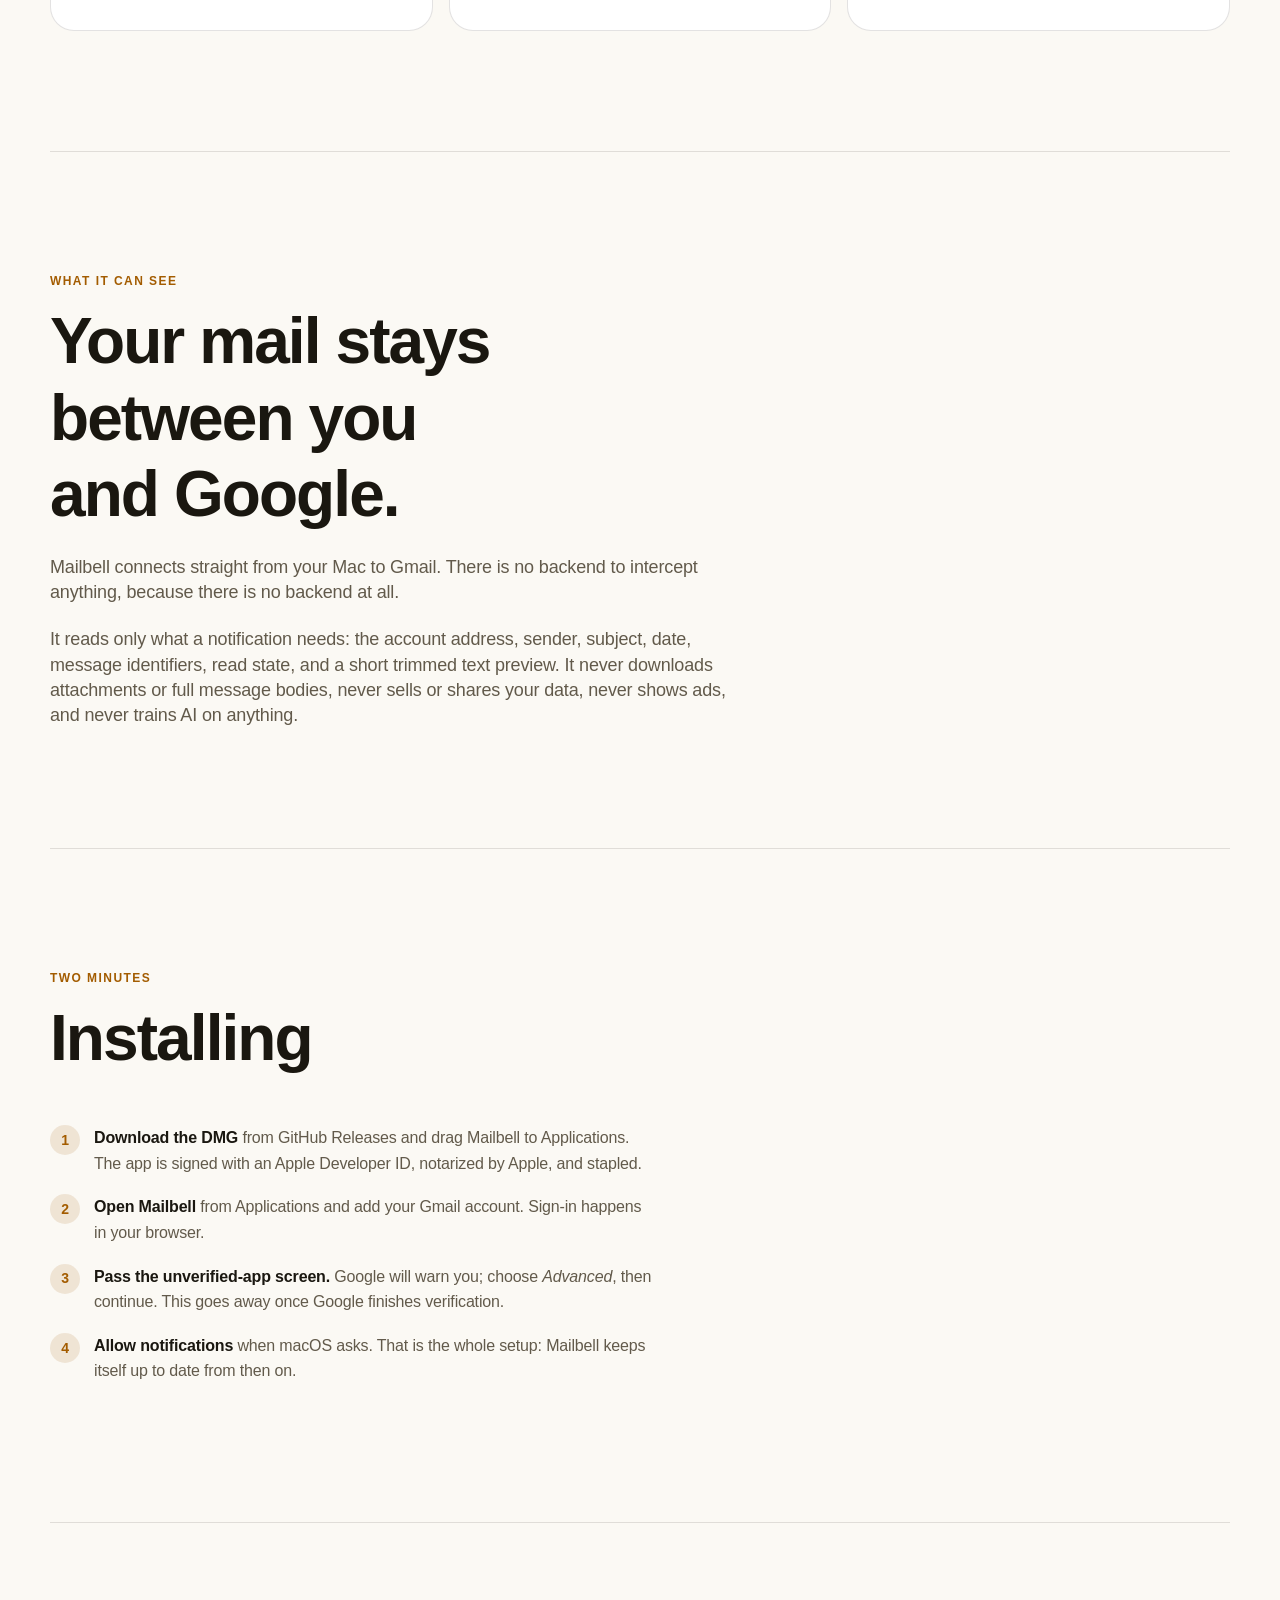
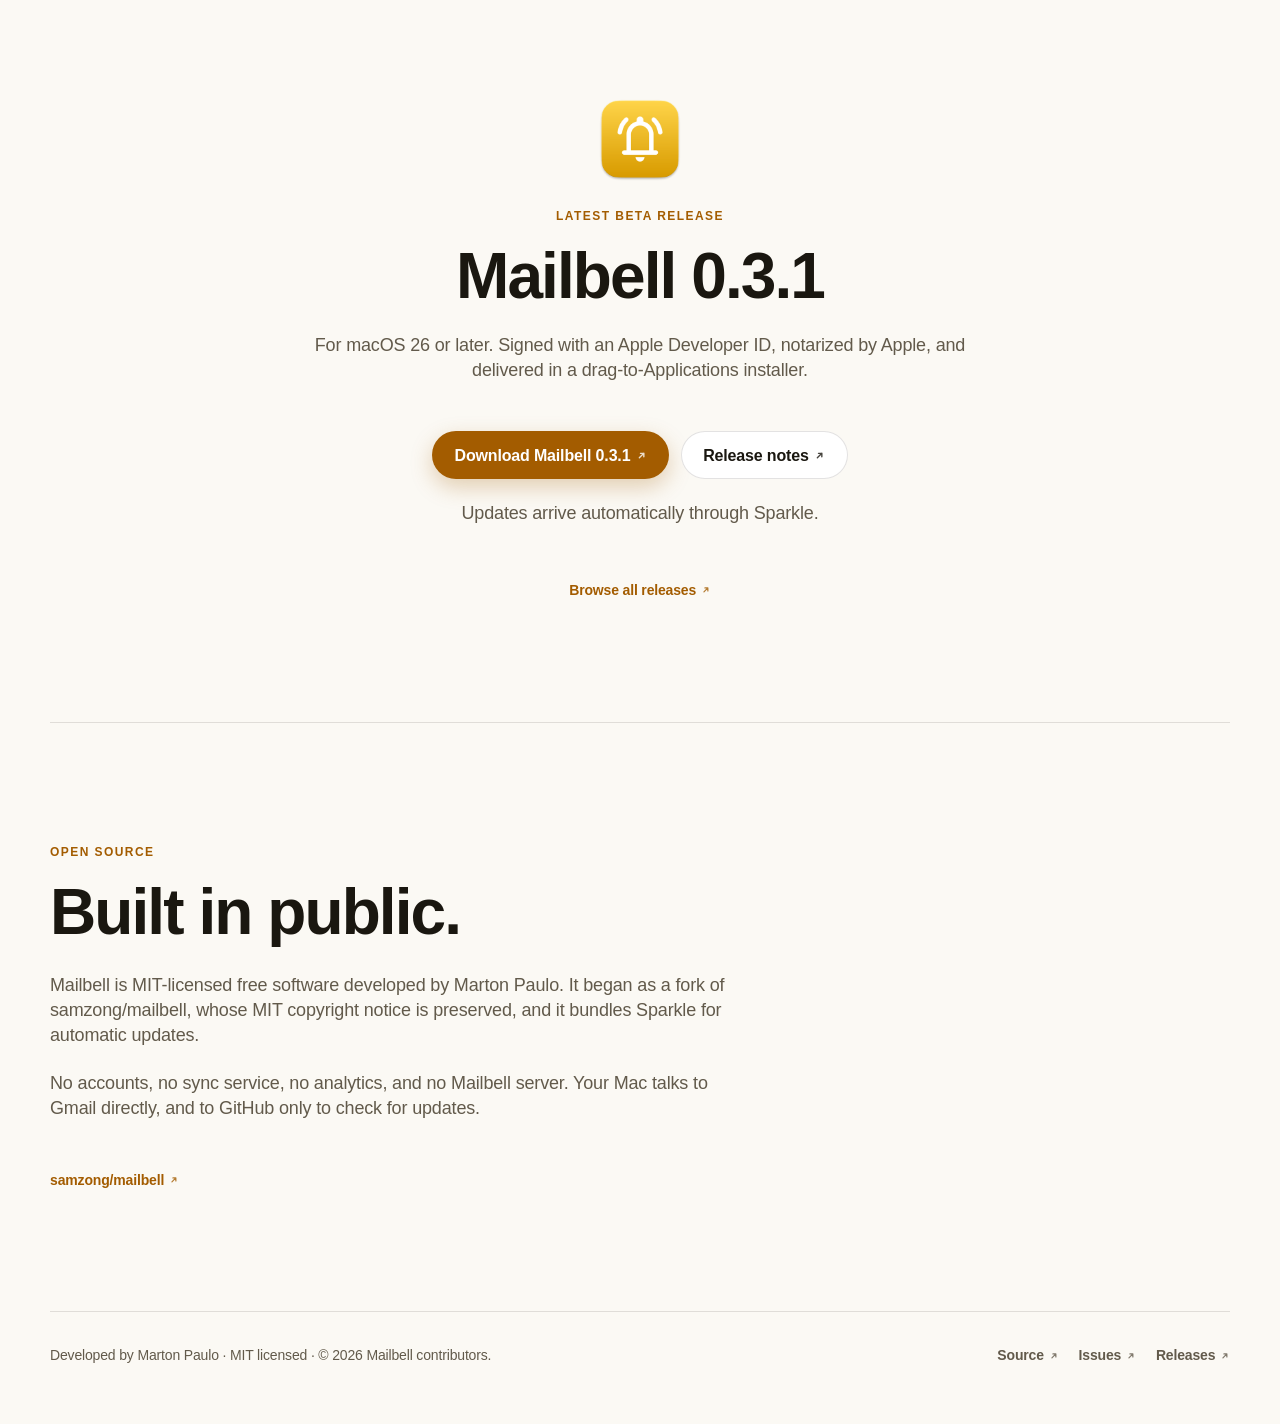
==== commit 14866ebc: "Split the header and the footer by the kind of link they carry The header nav carries this site's ow" ====
--- a/docs/index.html
+++ b/docs/index.html
@@ -66,7 +66,6 @@
       <a href="index.html#download">Download</a>
       <a href="privacy.html">Privacy</a>
       <a href="terms.html">Terms</a>
-      <a href="https://github.com/martonpaulo/mailbell" rel="noopener">GitHub<svg class="external-icon" viewBox="0 0 12 12" width="12" height="12" fill="none" aria-hidden="true" focusable="false"><path d="M3.6 8.4 8.4 3.6M4.8 3.6h3.6v3.6" stroke="currentColor" stroke-width="1.5" stroke-linecap="round" stroke-linejoin="round"/></svg></a>
     </nav>
   </header>
 
@@ -162,8 +161,6 @@
   <footer class="site-footer">
     <p>Developed by Marton Paulo &middot; MIT licensed &middot; &copy; 2026 Mailbell contributors.</p>
     <nav aria-label="Site links">
-      <a href="privacy.html">Privacy</a>
-      <a href="terms.html">Terms</a>
       <a href="https://github.com/martonpaulo/mailbell" rel="noopener">Source<svg class="external-icon" viewBox="0 0 12 12" width="12" height="12" fill="none" aria-hidden="true" focusable="false"><path d="M3.6 8.4 8.4 3.6M4.8 3.6h3.6v3.6" stroke="currentColor" stroke-width="1.5" stroke-linecap="round" stroke-linejoin="round"/></svg></a>
       <a href="https://github.com/martonpaulo/mailbell/issues" rel="noopener">Issues<svg class="external-icon" viewBox="0 0 12 12" width="12" height="12" fill="none" aria-hidden="true" focusable="false"><path d="M3.6 8.4 8.4 3.6M4.8 3.6h3.6v3.6" stroke="currentColor" stroke-width="1.5" stroke-linecap="round" stroke-linejoin="round"/></svg></a>
       <a href="https://github.com/martonpaulo/mailbell/releases" rel="noopener">Releases<svg class="external-icon" viewBox="0 0 12 12" width="12" height="12" fill="none" aria-hidden="true" focusable="false"><path d="M3.6 8.4 8.4 3.6M4.8 3.6h3.6v3.6" stroke="currentColor" stroke-width="1.5" stroke-linecap="round" stroke-linejoin="round"/></svg></a>
--- a/docs/styles/main.css
+++ b/docs/styles/main.css
@@ -1,8 +1,9 @@
 /* Fleet typography standard, 2026-09. This :root block is identical, in this
-   order, in windowhop, mailbell and meantime: the three sites share a design
-   but no package, so copying is the cost and identical ordering is what keeps
-   the drift greppable. The -apple-system stack is deliberate and stays: these
-   are landing pages for Mac apps, so the page wears the platform's own face. */
+   order, in windowhop, mailbell, meantime, smart-desk and orbit: the five sites
+   share a design but no package, so copying is the cost and identical ordering
+   is what keeps the drift greppable. The -apple-system stack is deliberate and
+   stays: these are landing pages for Mac apps, so the page wears the platform's
+   own face. */
 :root {
   --font-sans: -apple-system, BlinkMacSystemFont, "SF Pro Text", "Helvetica Neue", sans-serif;
   --text-xs: 0.75rem;
@@ -137,7 +138,9 @@
   backdrop-filter: blur(22px) saturate(1.4);
   border-bottom: 1px solid var(--line);
 }
-.brand { display: inline-flex; align-items: center; gap: 10px; font-weight: var(--weight-strong); text-decoration: none; letter-spacing: var(--tracking-display); }
+/* The wordmark is the site's name, not a navigation state: it stays --text on
+   every page, so the lockup never changes colour as the visitor moves around. */
+.brand { display: inline-flex; align-items: center; gap: 10px; color: var(--text); font-weight: var(--weight-strong); text-decoration: none; letter-spacing: var(--tracking-display); }
 /* The icon artwork is a squircle on full transparency and carries its own
    corners: a CSS radius would clip it a second time at a different curve. */
 .brand img { border-radius: 0; }
@@ -148,7 +151,9 @@
   font-size: var(--text-sm); font-weight: var(--weight-strong);
 }
 .site-header nav a:hover, .text-link:hover, .link-row a:hover, .site-footer a:hover { color: var(--accent); }
-.site-header [aria-current="page"] { color: var(--accent); }
+/* Navigation only. The brand also marks the current page, but it is the site's
+   name rather than a nav state, so it must not change colour with the route. */
+.site-header nav [aria-current="page"] { color: var(--accent); }
 
 main, .site-footer { width: var(--page-width); margin-inline: auto; }
 main { flex: 1 0 auto; }
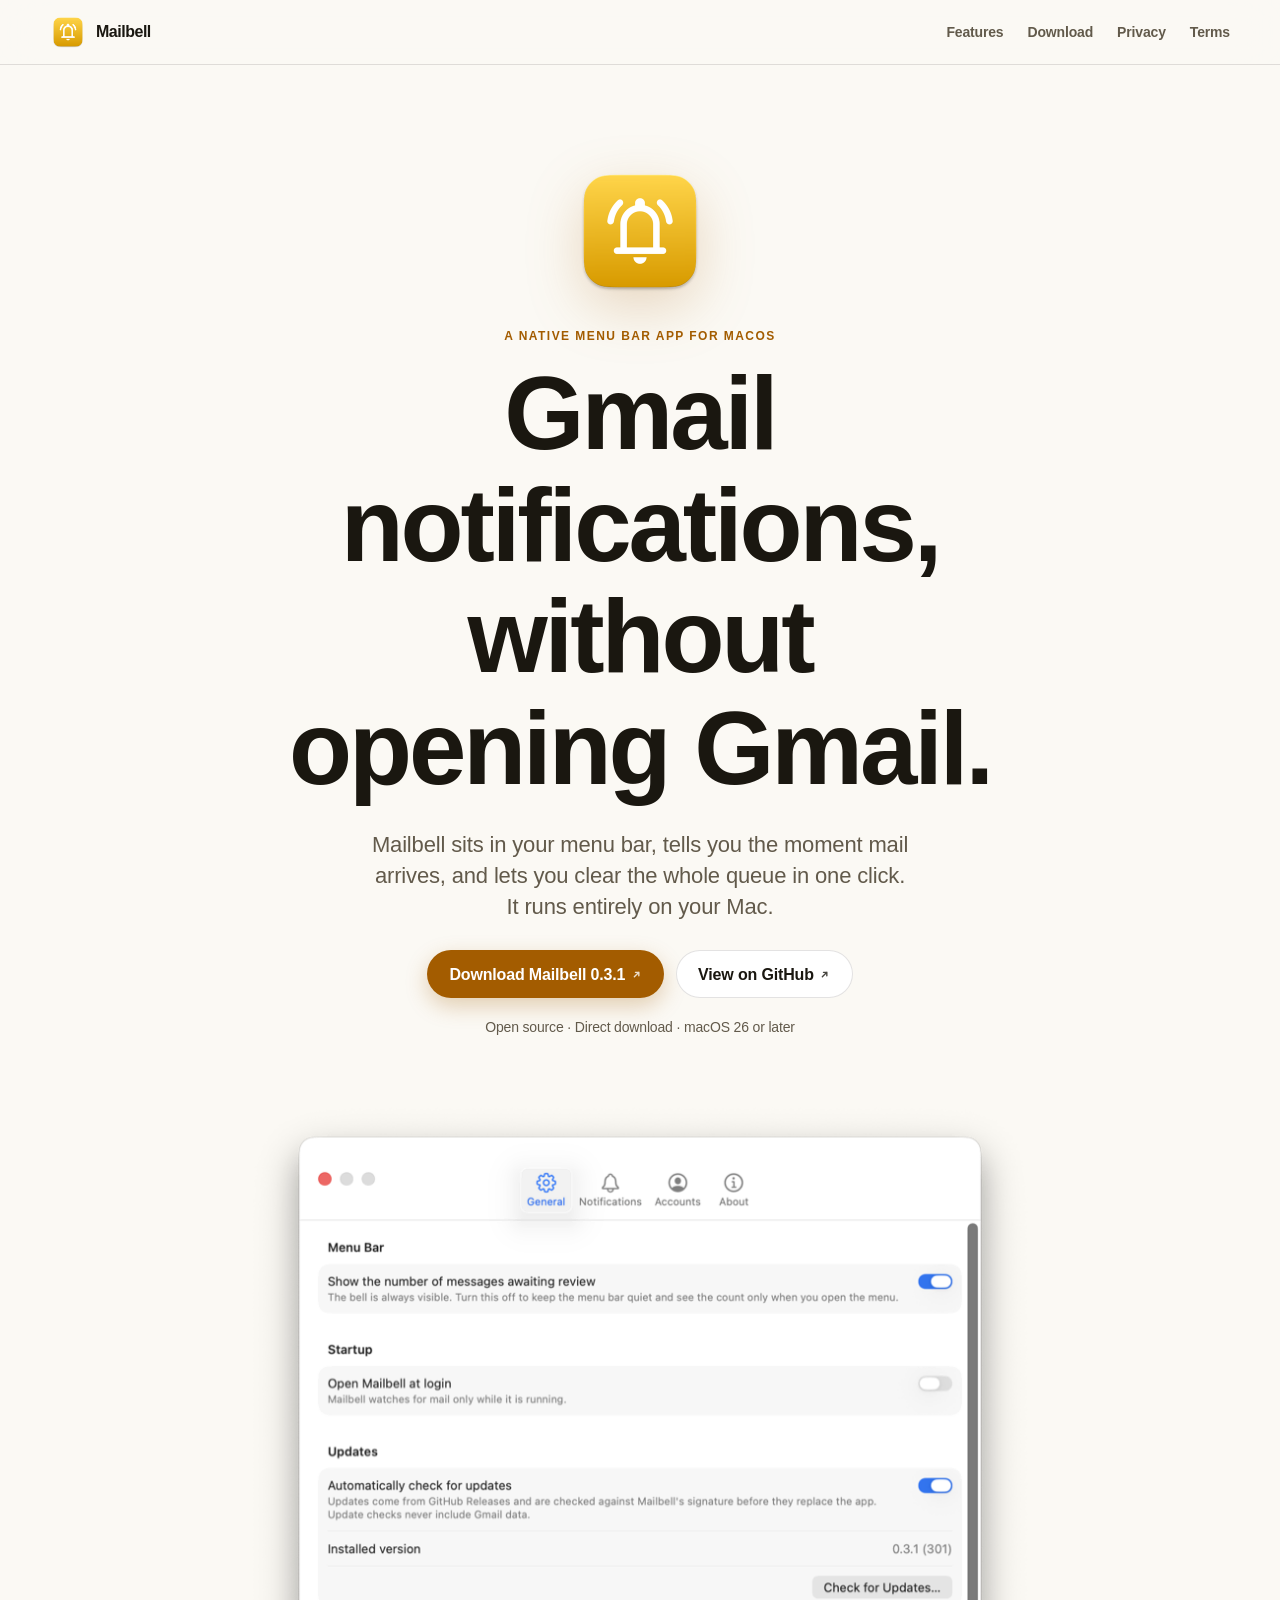
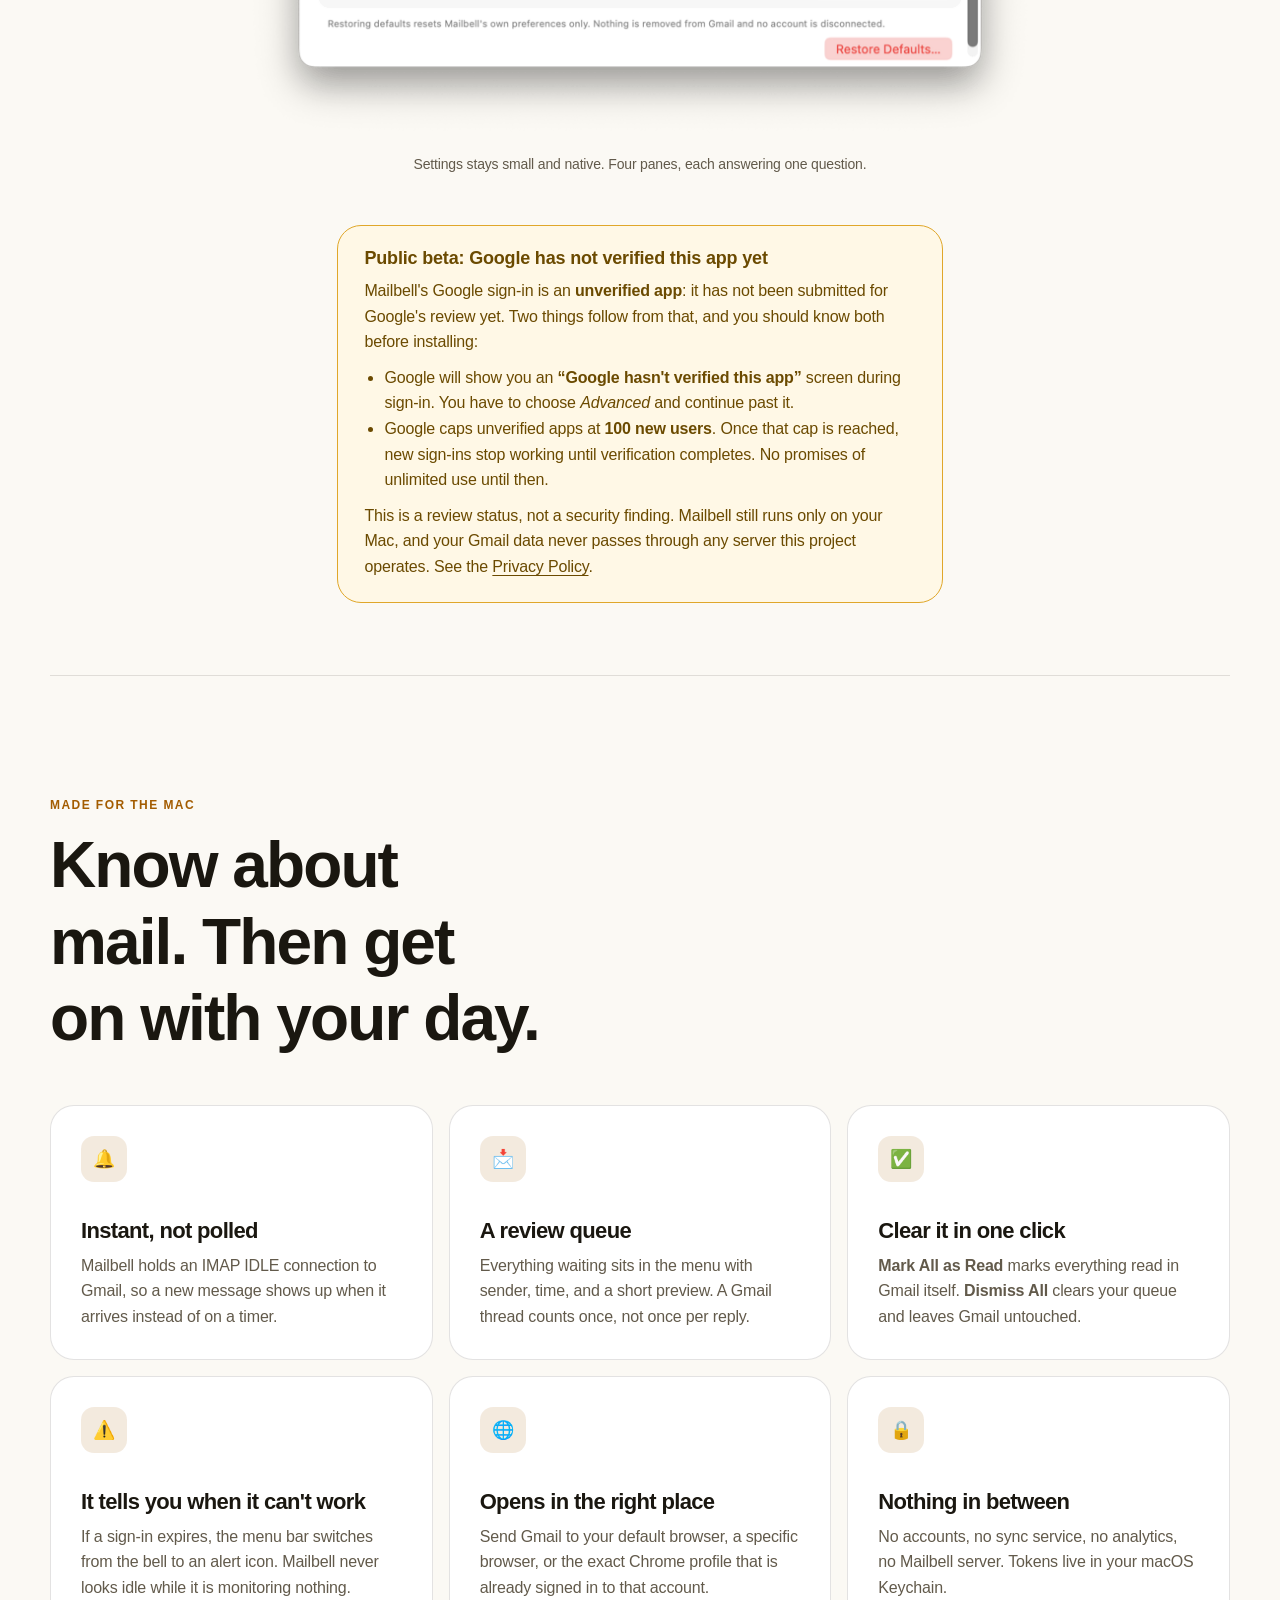
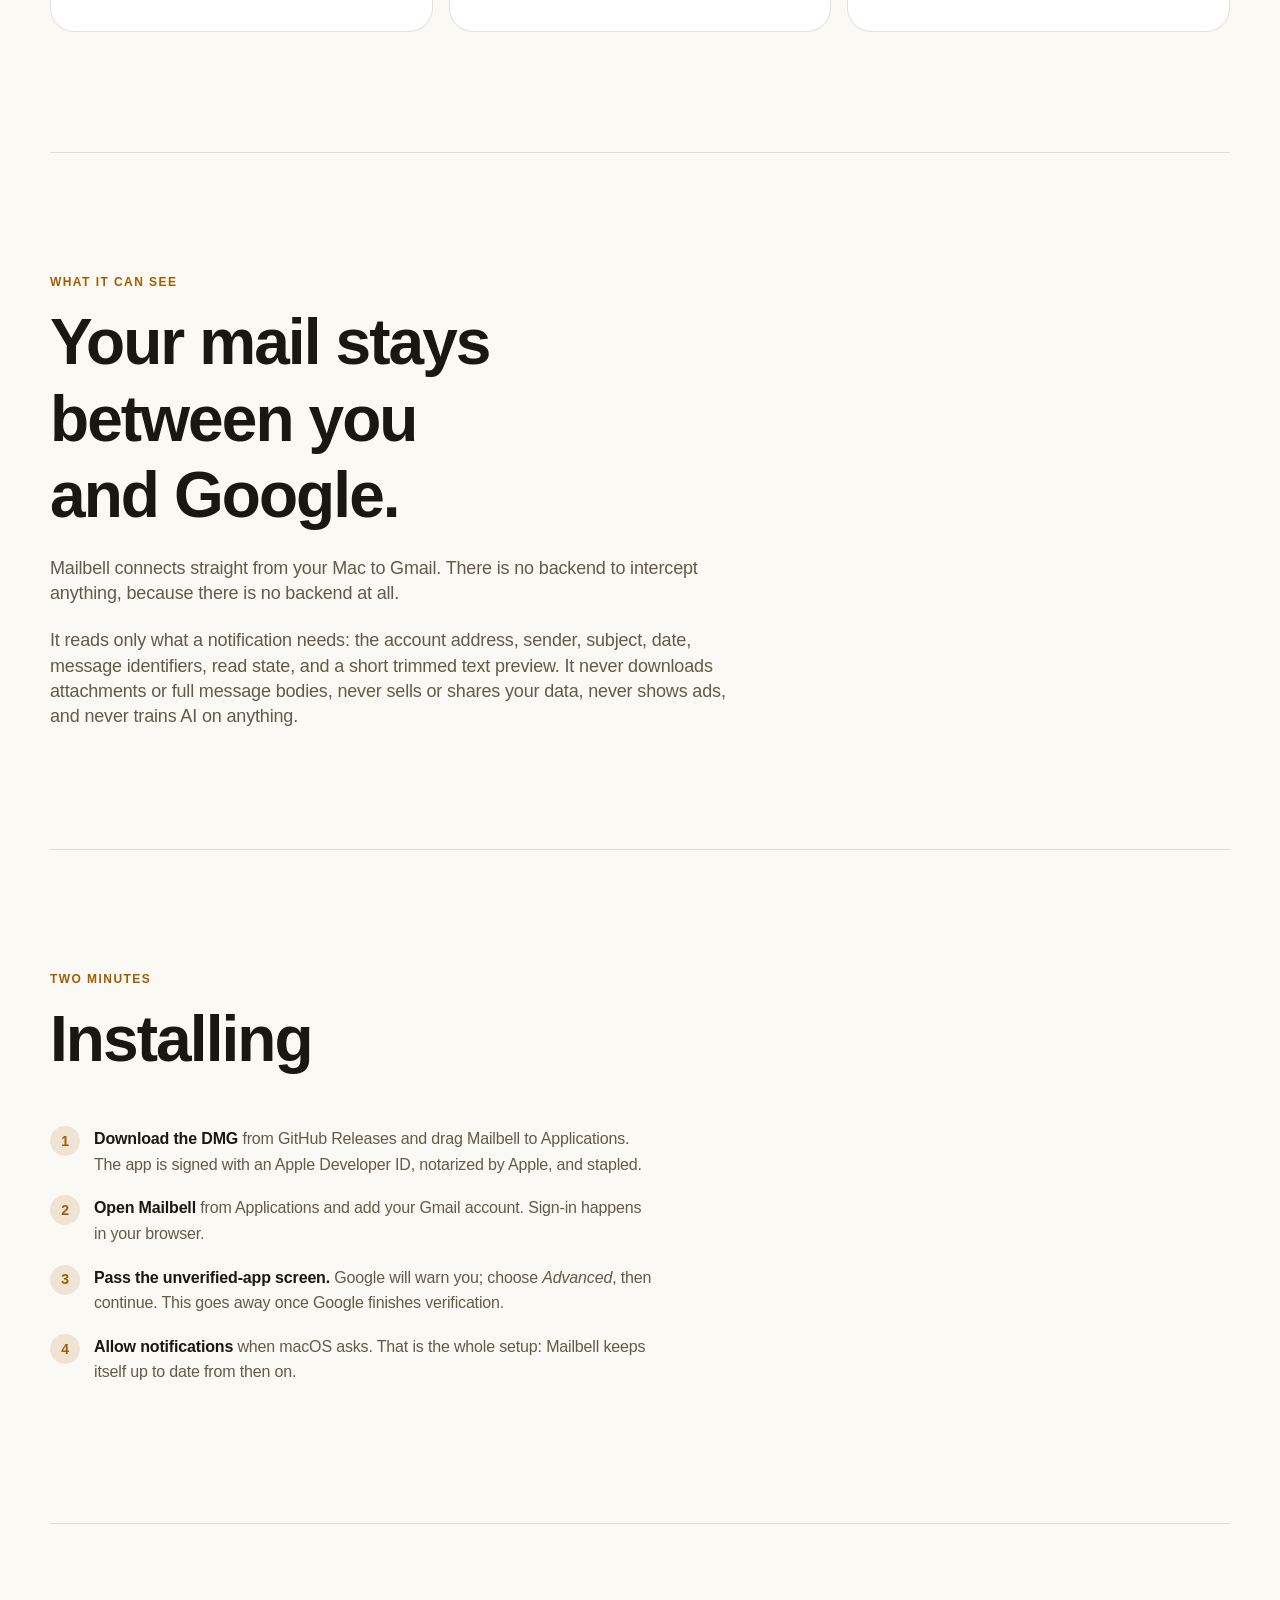
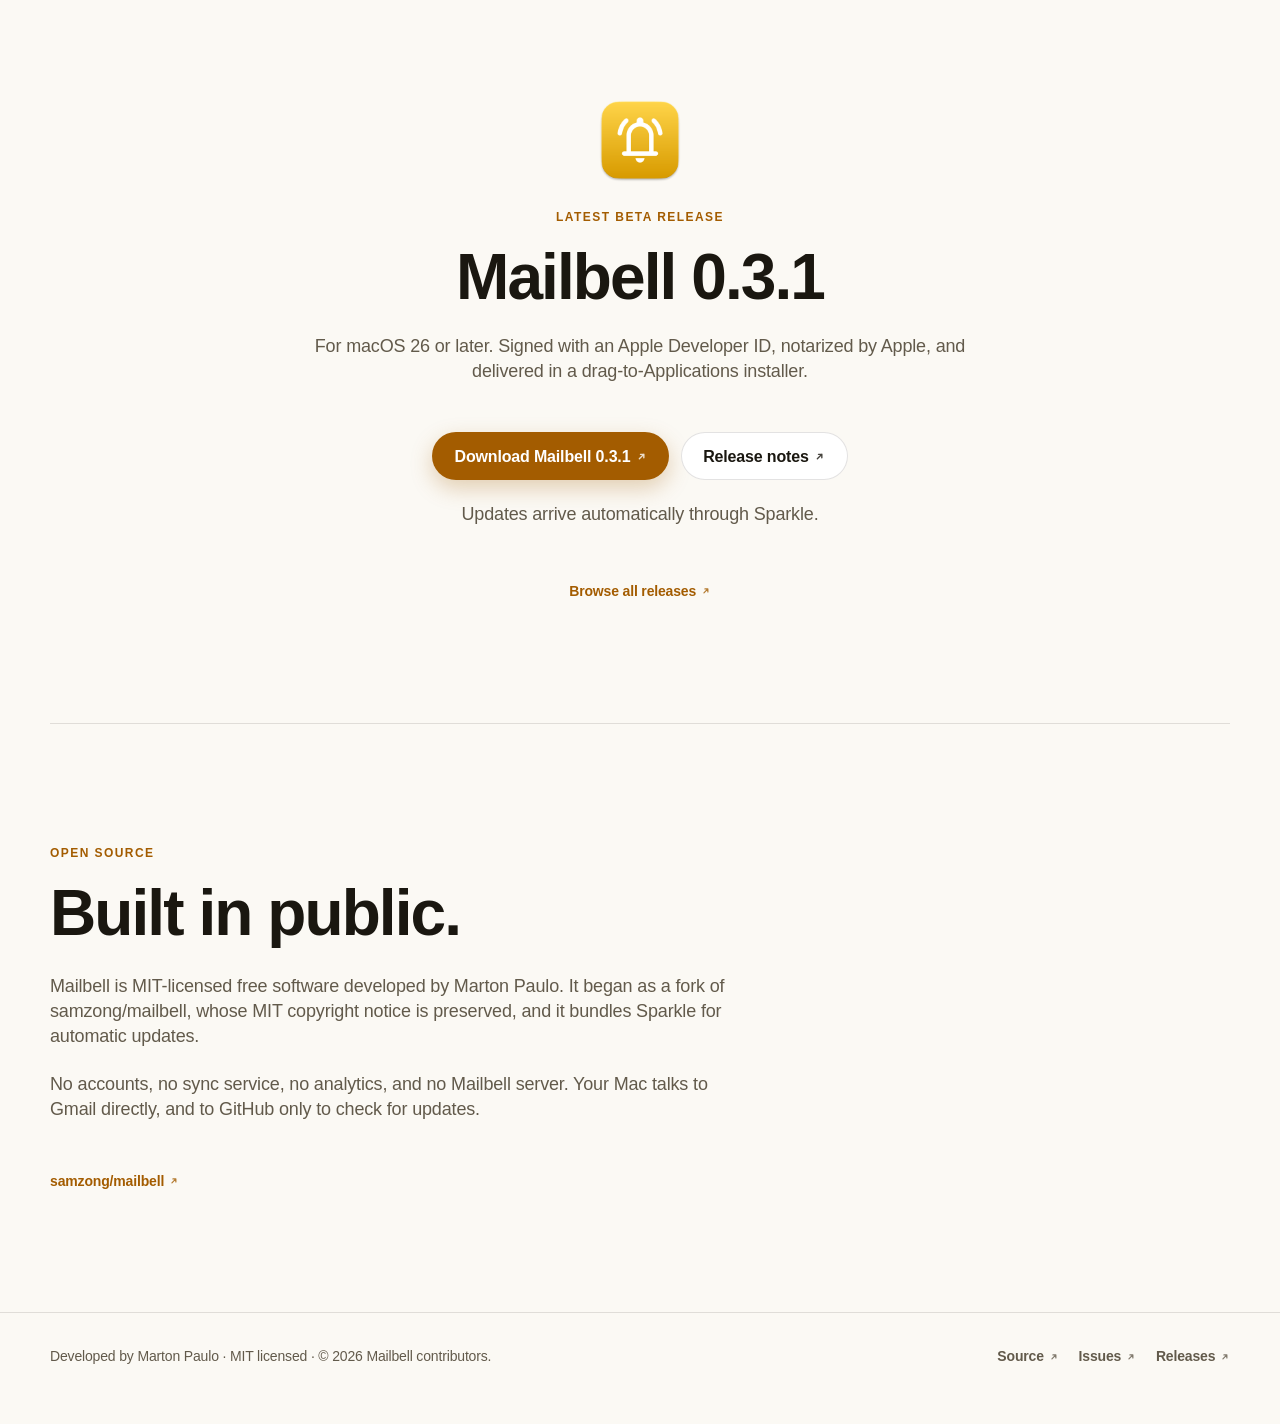
==== commit bca933d9: "Span the header and footer across the viewport, not the container On a wide window the header was a " ====
--- a/docs/index.html
+++ b/docs/index.html
@@ -57,16 +57,18 @@
 <body>
   <a class="skip-link" href="#main">Skip to content</a>
   <header class="site-header" aria-label="Primary navigation">
-    <a class="brand" href="#top" aria-label="Mailbell home" aria-current="page">
-      <img src="assets/app-icon-280.webp" width="36" height="36" alt="">
-      <span>Mailbell</span>
-    </a>
-    <nav aria-label="Page sections">
-      <a href="index.html#features">Features</a>
-      <a href="index.html#download">Download</a>
-      <a href="privacy.html">Privacy</a>
-      <a href="terms.html">Terms</a>
-    </nav>
+    <div class="site-header-inner">
+      <a class="brand" href="#top" aria-label="Mailbell home" aria-current="page">
+        <img src="assets/app-icon-280.webp" width="36" height="36" alt="">
+        <span>Mailbell</span>
+      </a>
+      <nav aria-label="Page sections">
+        <a href="index.html#features">Features</a>
+        <a href="index.html#download">Download</a>
+        <a href="privacy.html">Privacy</a>
+        <a href="terms.html">Terms</a>
+      </nav>
+    </div>
   </header>
 
   <main id="main">
@@ -159,12 +161,14 @@
   </main>
 
   <footer class="site-footer">
-    <p>Developed by Marton Paulo &middot; MIT licensed &middot; &copy; 2026 Mailbell contributors.</p>
-    <nav aria-label="Site links">
-      <a href="https://github.com/martonpaulo/mailbell" rel="noopener">Source<svg class="external-icon" viewBox="0 0 12 12" width="12" height="12" fill="none" aria-hidden="true" focusable="false"><path d="M3.6 8.4 8.4 3.6M4.8 3.6h3.6v3.6" stroke="currentColor" stroke-width="1.5" stroke-linecap="round" stroke-linejoin="round"/></svg></a>
-      <a href="https://github.com/martonpaulo/mailbell/issues" rel="noopener">Issues<svg class="external-icon" viewBox="0 0 12 12" width="12" height="12" fill="none" aria-hidden="true" focusable="false"><path d="M3.6 8.4 8.4 3.6M4.8 3.6h3.6v3.6" stroke="currentColor" stroke-width="1.5" stroke-linecap="round" stroke-linejoin="round"/></svg></a>
-      <a href="https://github.com/martonpaulo/mailbell/releases" rel="noopener">Releases<svg class="external-icon" viewBox="0 0 12 12" width="12" height="12" fill="none" aria-hidden="true" focusable="false"><path d="M3.6 8.4 8.4 3.6M4.8 3.6h3.6v3.6" stroke="currentColor" stroke-width="1.5" stroke-linecap="round" stroke-linejoin="round"/></svg></a>
-    </nav>
+    <div class="site-footer-inner">
+      <p>Developed by Marton Paulo &middot; MIT licensed &middot; &copy; 2026 Mailbell contributors.</p>
+      <nav aria-label="Site links">
+        <a href="https://github.com/martonpaulo/mailbell" rel="noopener">Source<svg class="external-icon" viewBox="0 0 12 12" width="12" height="12" fill="none" aria-hidden="true" focusable="false"><path d="M3.6 8.4 8.4 3.6M4.8 3.6h3.6v3.6" stroke="currentColor" stroke-width="1.5" stroke-linecap="round" stroke-linejoin="round"/></svg></a>
+        <a href="https://github.com/martonpaulo/mailbell/issues" rel="noopener">Issues<svg class="external-icon" viewBox="0 0 12 12" width="12" height="12" fill="none" aria-hidden="true" focusable="false"><path d="M3.6 8.4 8.4 3.6M4.8 3.6h3.6v3.6" stroke="currentColor" stroke-width="1.5" stroke-linecap="round" stroke-linejoin="round"/></svg></a>
+        <a href="https://github.com/martonpaulo/mailbell/releases" rel="noopener">Releases<svg class="external-icon" viewBox="0 0 12 12" width="12" height="12" fill="none" aria-hidden="true" focusable="false"><path d="M3.6 8.4 8.4 3.6M4.8 3.6h3.6v3.6" stroke="currentColor" stroke-width="1.5" stroke-linecap="round" stroke-linejoin="round"/></svg></a>
+      </nav>
+    </div>
   </footer>
 </body>
 </html>
--- a/docs/styles/main.css
+++ b/docs/styles/main.css
@@ -130,13 +130,18 @@
   opacity: 0.8;
 }
 
+/* The header's background, blur and hairline span the viewport; only its
+   contents sit in the container, so the brand keeps the same left edge as every
+   section below it. The footer's rule is drawn the same way. */
 .site-header {
   position: sticky; top: 0; z-index: 20;
-  display: flex; align-items: center; justify-content: space-between; gap: 12px 24px;
-  width: var(--page-width); margin: 0 auto; padding: 14px 0;
   background: color-mix(in srgb, var(--bg) 82%, transparent);
   backdrop-filter: blur(22px) saturate(1.4);
   border-bottom: 1px solid var(--line);
+}
+.site-header-inner {
+  display: flex; align-items: center; justify-content: space-between; gap: 12px 24px;
+  width: var(--page-width); margin-inline: auto; padding: 14px 0;
 }
 /* The wordmark is the site's name, not a navigation state: it stays --text on
    every page, so the lockup never changes colour as the visitor moves around. */
@@ -155,7 +160,7 @@
    name rather than a nav state, so it must not change colour with the route. */
 .site-header nav [aria-current="page"] { color: var(--accent); }
 
-main, .site-footer { width: var(--page-width); margin-inline: auto; }
+main { width: var(--page-width); margin-inline: auto; }
 main { flex: 1 0 auto; }
 .site-footer { margin-top: auto; }
 
@@ -268,9 +273,12 @@
 .link-row a { color: var(--accent); }
 
 .site-footer {
+  border-top: 1px solid var(--line);
+  color: var(--secondary); font-size: var(--text-sm);
+}
+.site-footer-inner {
   display: flex; justify-content: space-between; gap: 12px 30px; flex-wrap: wrap;
-  padding: 32px 0 56px; border-top: 1px solid var(--line);
-  color: var(--secondary); font-size: var(--text-sm);
+  width: var(--page-width); margin-inline: auto; padding: 32px 0 56px;
 }
 .site-footer p { margin: 0; }
 .site-footer nav { display: flex; flex-wrap: wrap; gap: 12px 20px; }
@@ -280,7 +288,7 @@
   :root { --page-width: min(100% - 28px, 1180px); --header-height: 99px; }
   /* The header keeps every destination on narrow screens: it wraps onto a
      second centred row rather than dropping links the visitor came for. */
-  .site-header { flex-wrap: wrap; justify-content: center; }
+  .site-header-inner { flex-wrap: wrap; justify-content: center; }
   .site-header nav { width: 100%; justify-content: center; flex-wrap: wrap; gap: 8px 18px; }
   .hero { padding-top: 68px; }
   .section { padding: 86px 0; }
@@ -289,7 +297,7 @@
   .showcase > .showcase-copy { order: -1; }
   .showcase > :not(.showcase-copy) { justify-self: center; max-height: 560px; }
   .feature-grid article { min-height: 210px; }
-  .site-footer { flex-direction: column; }
+  .site-footer-inner { flex-direction: column; }
 }
 
 @media (max-width: 520px) {
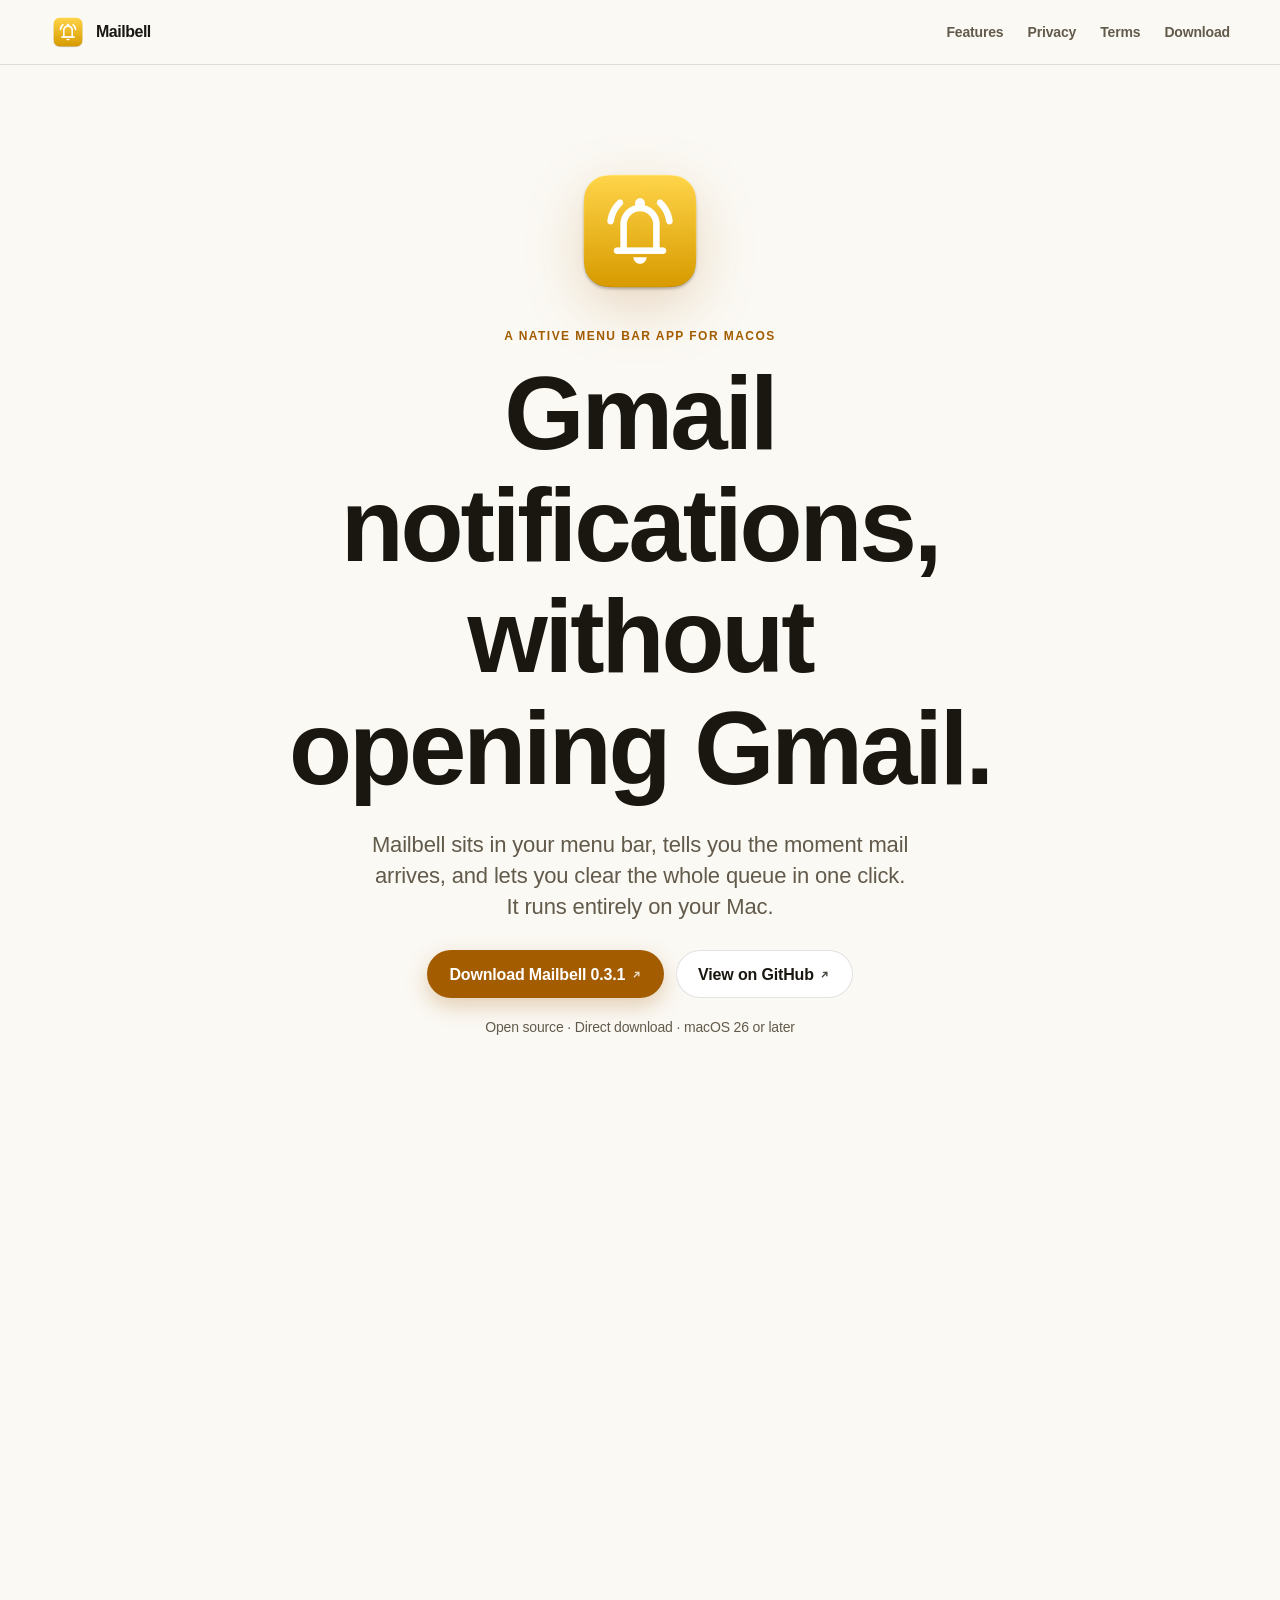
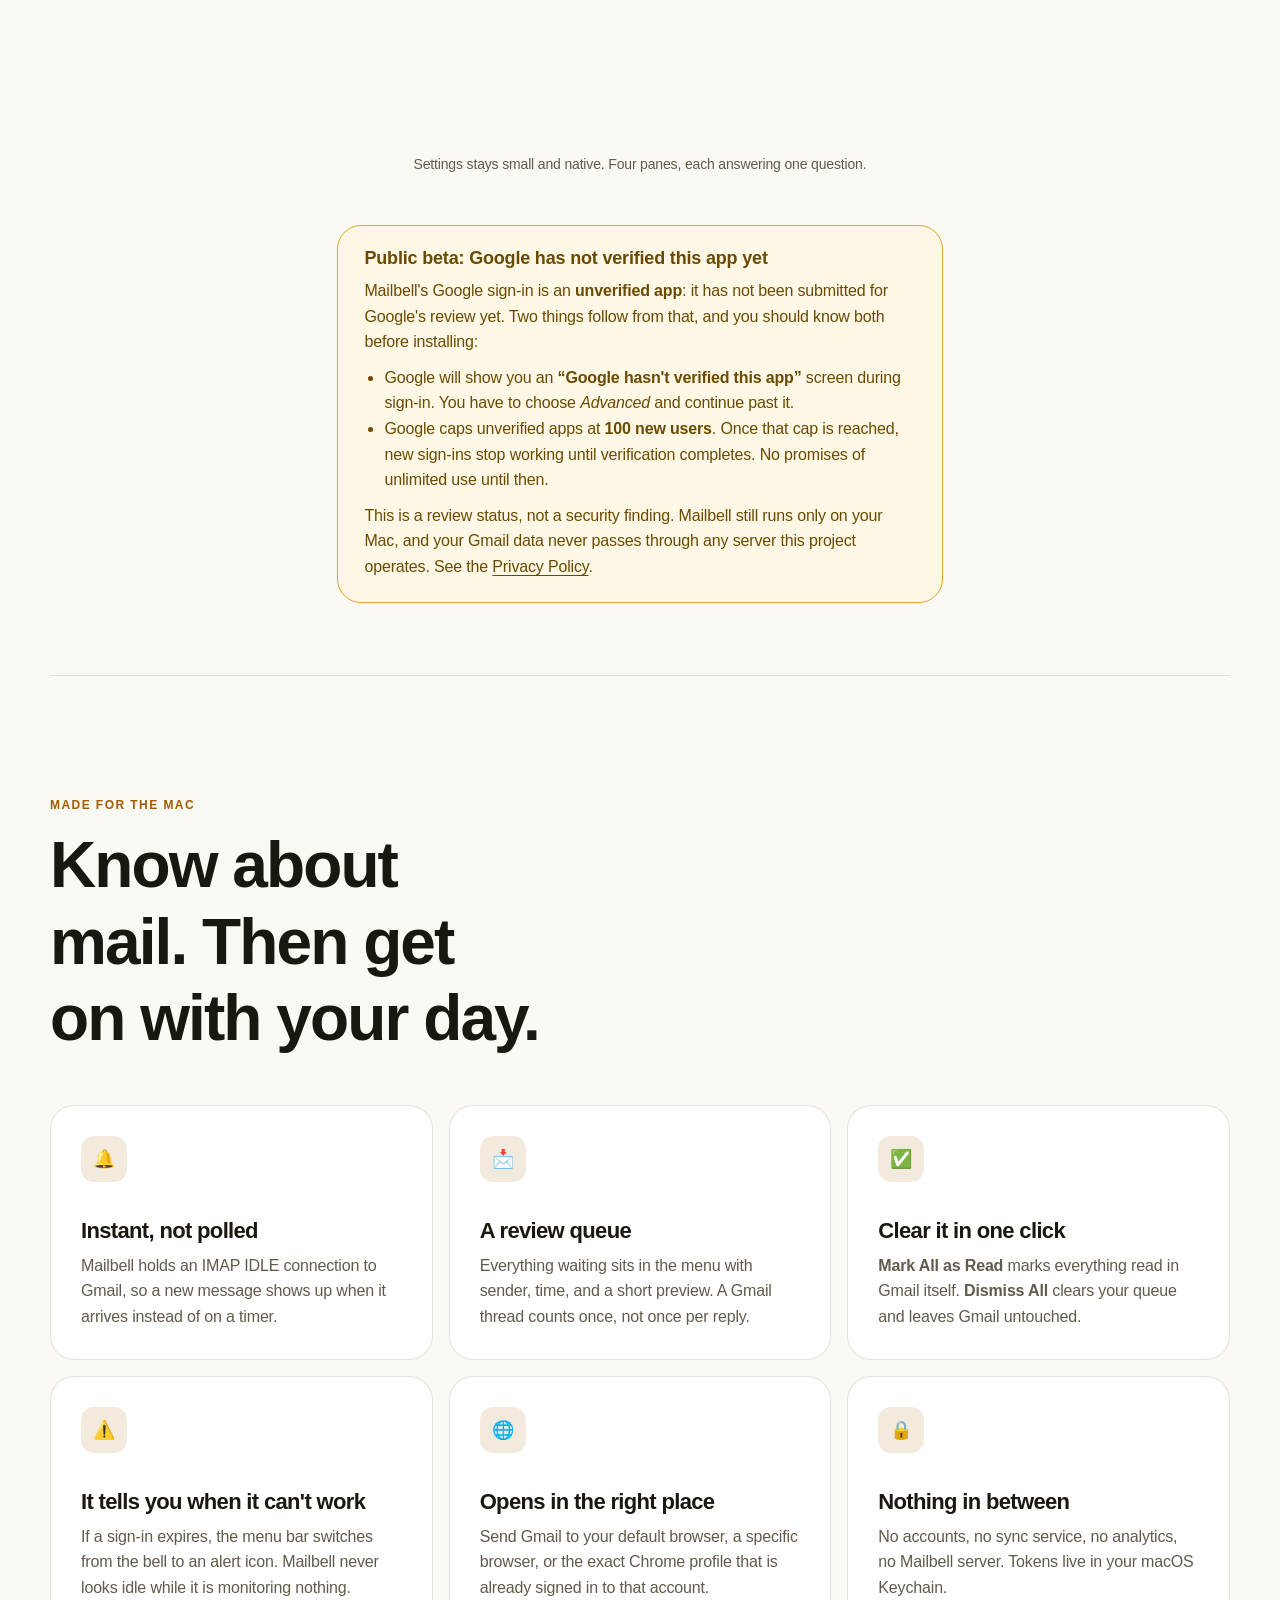
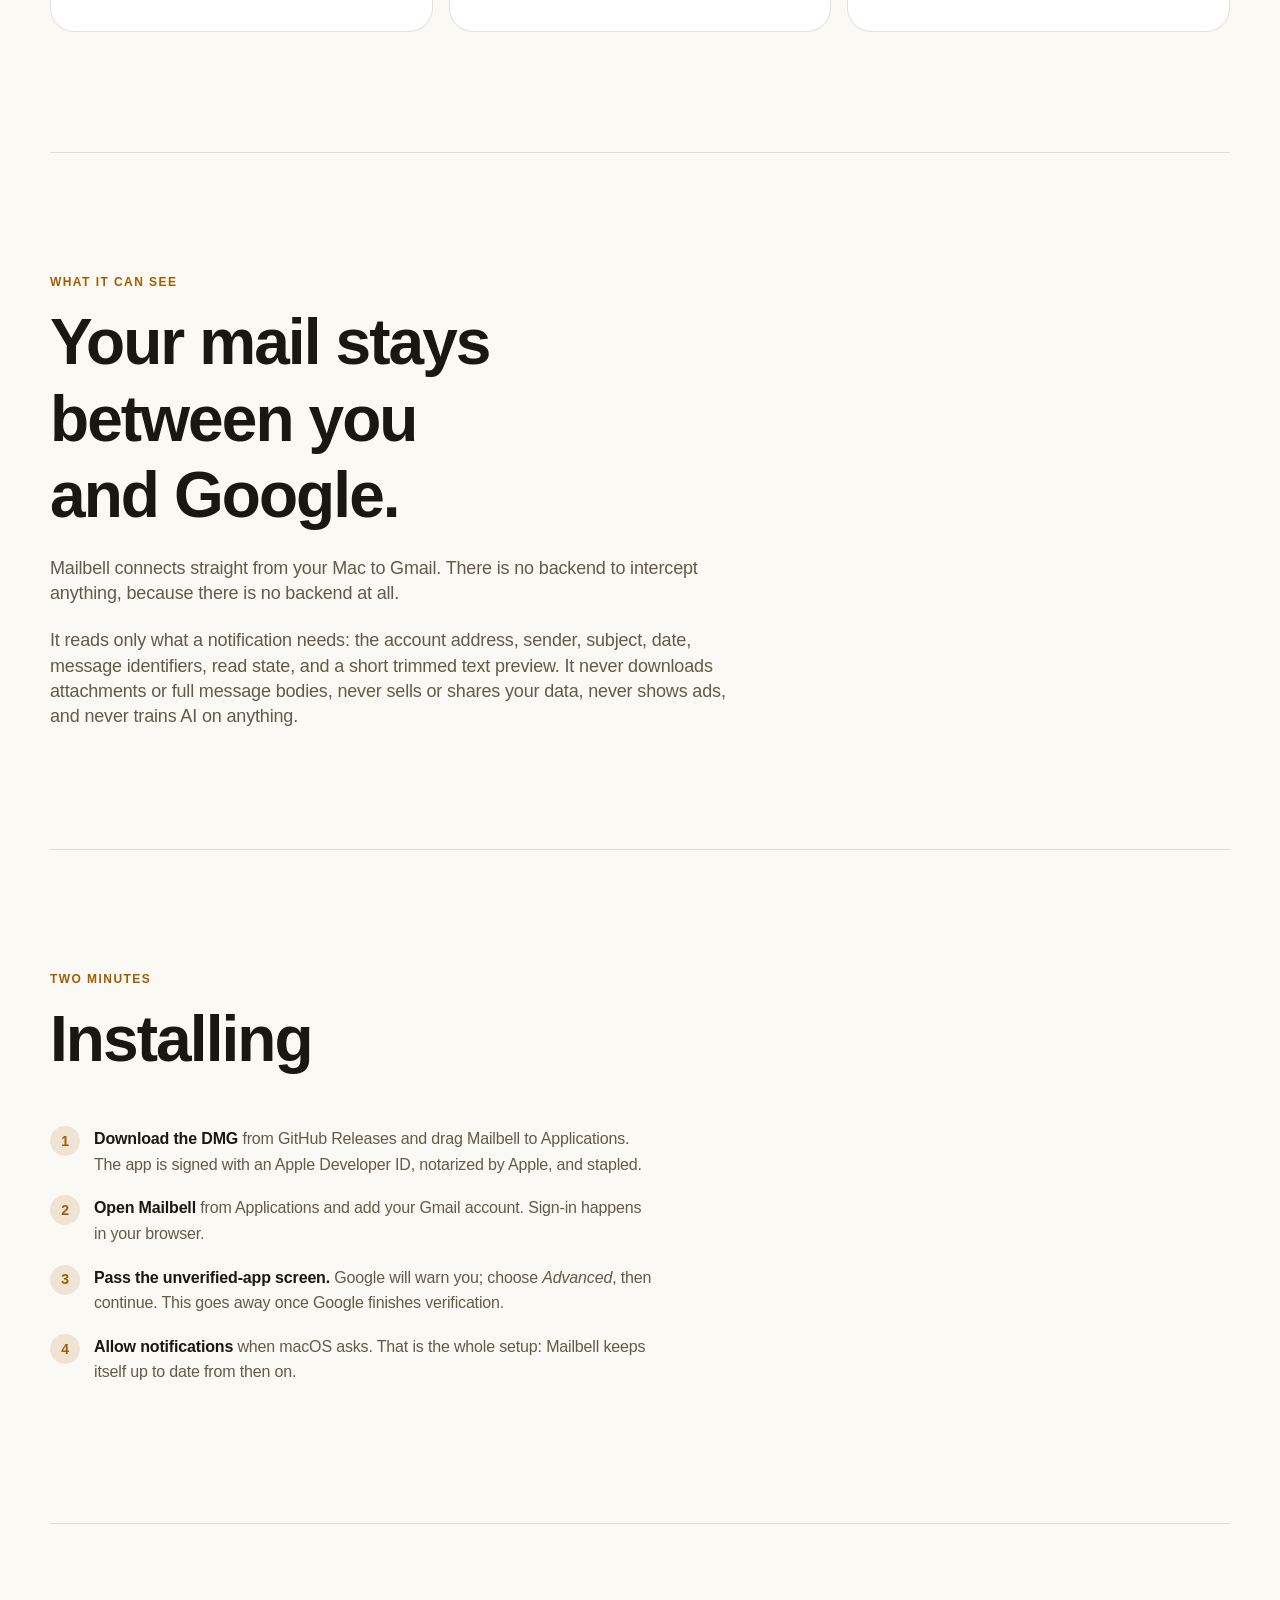
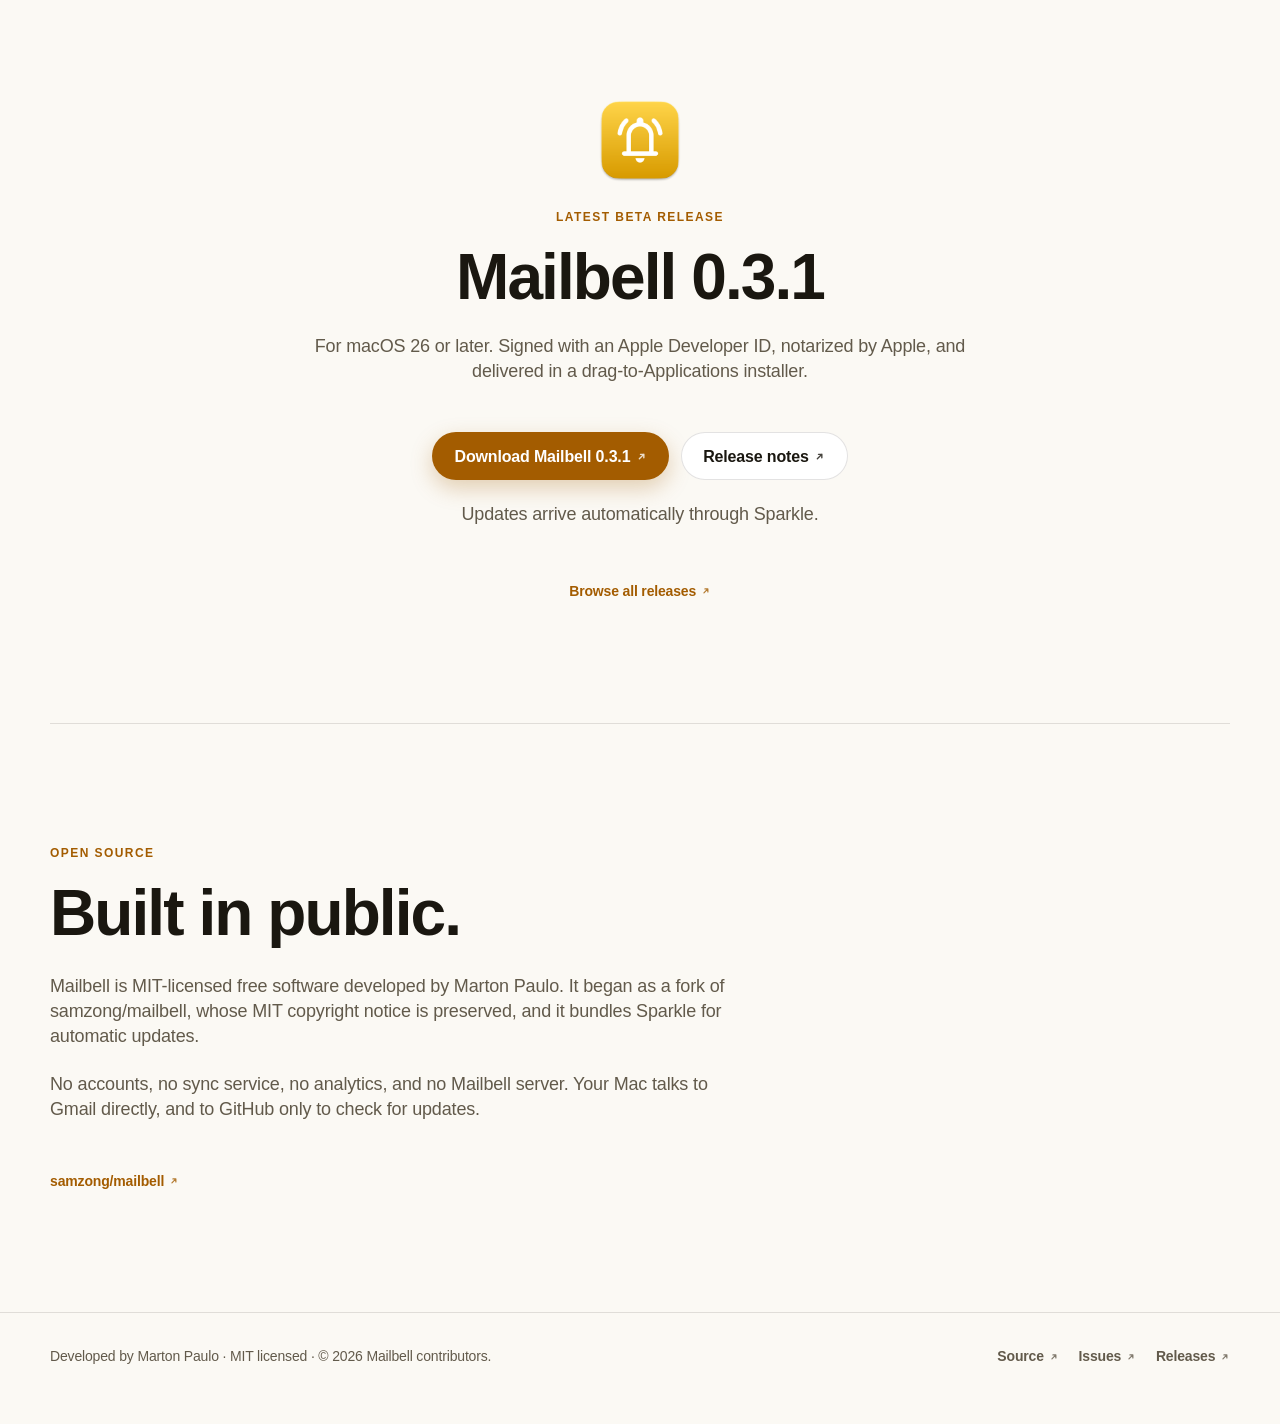
==== commit 8f75ccac: "style: put Download last in the header nav Fleet rule: the download action is always the nav's final" ====
--- a/docs/index.html
+++ b/docs/index.html
@@ -64,9 +64,9 @@
       </a>
       <nav aria-label="Page sections">
         <a href="index.html#features">Features</a>
-        <a href="index.html#download">Download</a>
         <a href="privacy.html">Privacy</a>
         <a href="terms.html">Terms</a>
+        <a href="index.html#download">Download</a>
       </nav>
     </div>
   </header>
